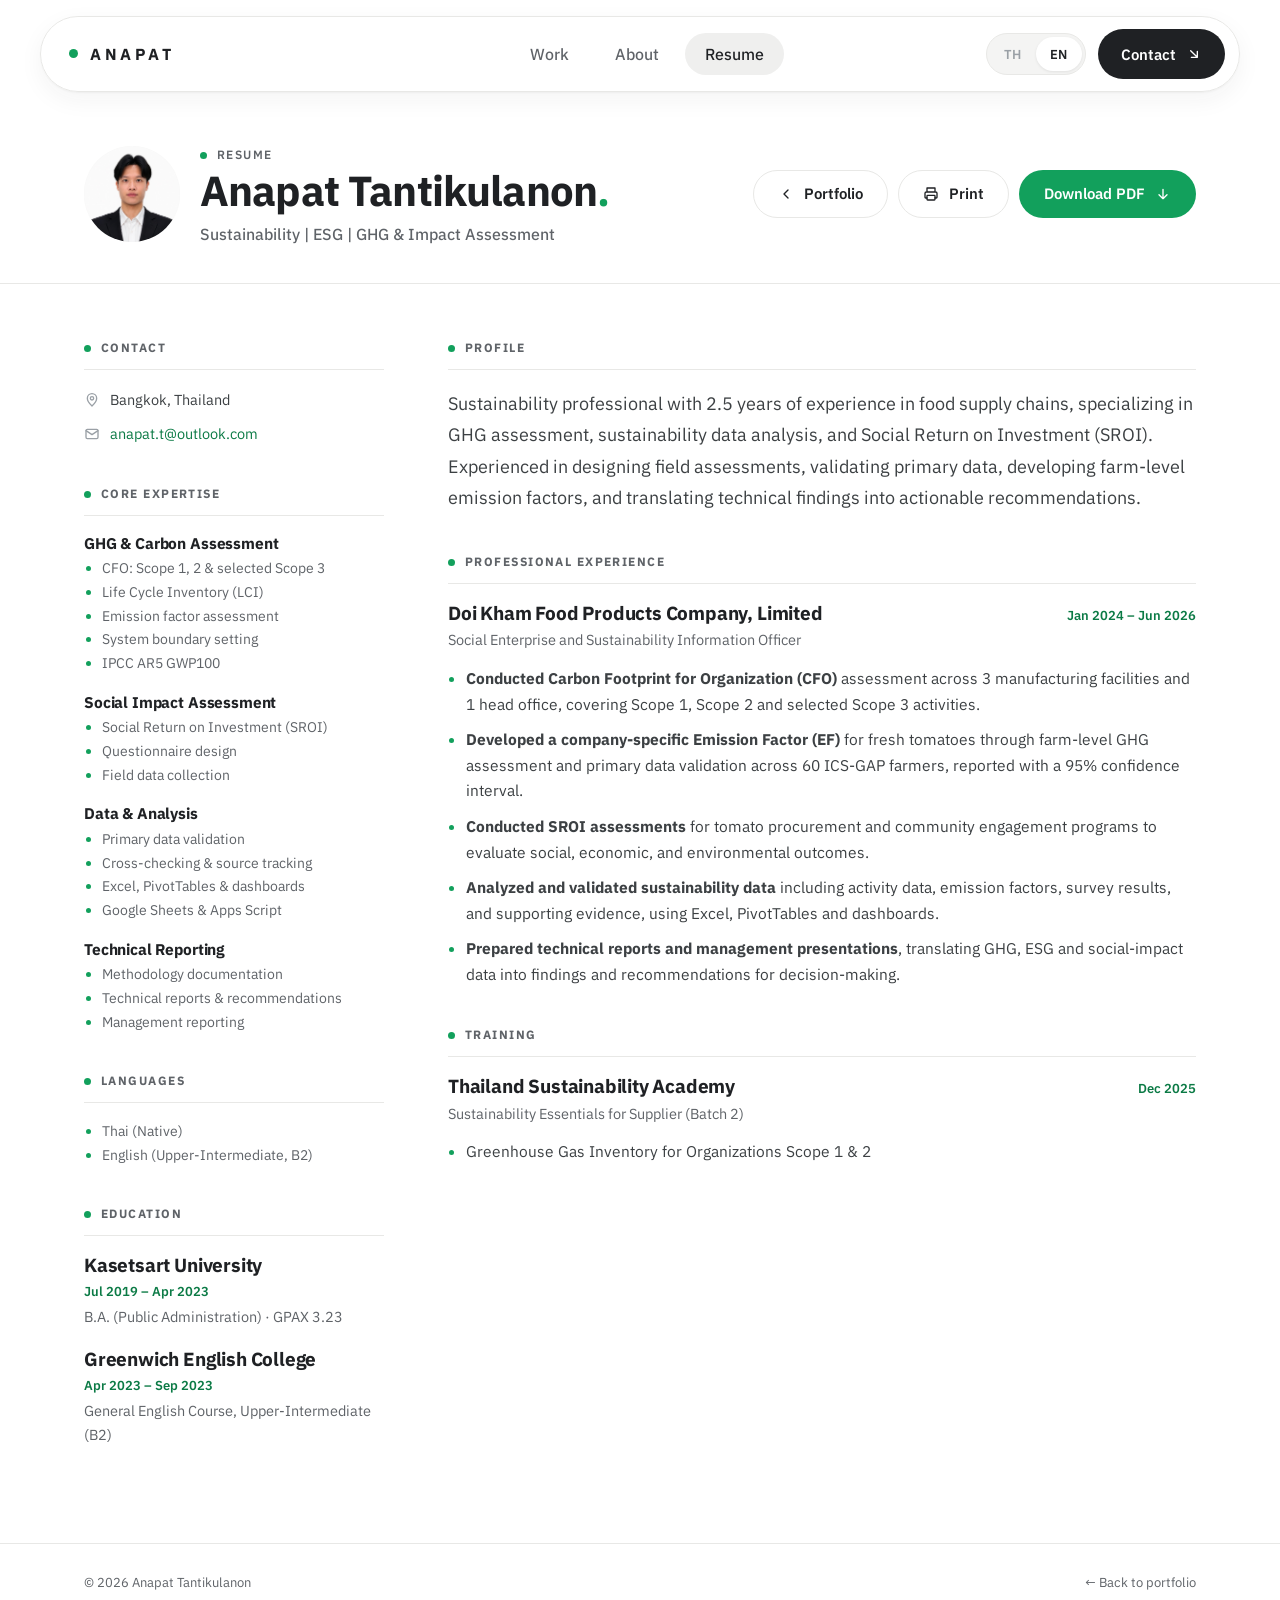
==== resume.html @ 76792db0 "Update resume page and PDF to v5 (languages, Greenwich, skill lists) Co-Authored-By: Claude Opus 5.5" ====
<!DOCTYPE html>
<html lang="th">
<head>
  <meta charset="utf-8" />
  <meta name="viewport" content="width=device-width, initial-scale=1" />
  <title>Resume · Anapat Tantikulanon</title>
  <meta name="description" content="Resume ของ Anapat Tantikulanon — Sustainability | ESG | GHG & Impact Assessment" />
  <meta name="theme-color" content="#ffffff" />
  <link rel="icon" href="assets/img/favicon.svg" type="image/svg+xml" />
  <script>
    (function () { try {
      var q = new URLSearchParams(location.search).get("lang"), s = null;
      try { s = localStorage.getItem("lang"); } catch (e) {}
      var l = (q === "th" || q === "en") ? q : (s === "th" || s === "en") ? s : ((navigator.language || "").toLowerCase().indexOf("th") === 0 ? "th" : "en");
      if (l === "en") { var h = document.documentElement; h.classList.add("i18n-wait"); h.lang = "en"; setTimeout(function () { h.classList.remove("i18n-wait"); }, 1500); }
    } catch (e) {} })();
  </script>
  <link rel="preconnect" href="https://fonts.googleapis.com" />
  <link rel="preconnect" href="https://fonts.gstatic.com" crossorigin />
  <link href="https://fonts.googleapis.com/css2?family=Anuphan:wght@400;500;600;700&display=swap" rel="stylesheet" />
  <link rel="stylesheet" href="css/style.css" />
</head>
<body data-page="resume">
  <svg width="0" height="0" style="position:absolute" aria-hidden="true">
    <defs>
      <symbol id="i-mail" viewBox="0 0 24 24" fill="none" stroke="currentColor" stroke-width="2" stroke-linecap="round" stroke-linejoin="round"><rect x="3" y="5" width="18" height="14" rx="2"/><path d="m3 7 9 6 9-6"/></symbol>
      <symbol id="i-down" viewBox="0 0 24 24" fill="none" stroke="currentColor" stroke-width="2" stroke-linecap="round" stroke-linejoin="round"><path d="M12 5v14m0 0-6-6m6 6 6-6"/></symbol>
      <symbol id="i-down-right" viewBox="0 0 24 24" fill="none" stroke="currentColor" stroke-width="2" stroke-linecap="round" stroke-linejoin="round"><path d="M7 7l10 10M17 8v9H8"/></symbol>
      <symbol id="i-pin" viewBox="0 0 24 24" fill="none" stroke="currentColor" stroke-width="2" stroke-linecap="round" stroke-linejoin="round"><path d="M12 21s7-6.2 7-11.5A7 7 0 0 0 5 9.5C5 14.8 12 21 12 21z"/><circle cx="12" cy="9.5" r="2.5"/></symbol>
      <symbol id="i-left" viewBox="0 0 24 24" fill="none" stroke="currentColor" stroke-width="2" stroke-linecap="round" stroke-linejoin="round"><path d="m15 18-6-6 6-6"/></symbol>
      <symbol id="i-print" viewBox="0 0 24 24" fill="none" stroke="currentColor" stroke-width="2" stroke-linecap="round" stroke-linejoin="round"><path d="M6 9V3h12v6M6 18H4a1 1 0 0 1-1-1v-6a2 2 0 0 1 2-2h14a2 2 0 0 1 2 2v6a1 1 0 0 1-1 1h-2"/><rect x="6" y="14" width="12" height="7" rx="1"/></symbol>
      <symbol id="i-menu" viewBox="0 0 24 24" fill="none" stroke="currentColor" stroke-width="2" stroke-linecap="round" stroke-linejoin="round"><path d="M4 7h16M4 12h16M4 17h16"/></symbol>
    </defs>
  </svg>

  <a class="visually-hidden" href="#main" data-i18n="skip">ข้ามไปเนื้อหา</a>

  <div class="nav-wrap">
    <header class="nav">
      <a class="brand" href="index.html" aria-label="Anapat"><span class="brand-dot" aria-hidden="true"></span>ANAPAT</a>
      <ul class="nav-links" id="navLinks">
        <li><a href="index.html#work">Work</a></li>
        <li><a href="index.html#about">About</a></li>
        <li><a href="resume.html" aria-current="page">Resume</a></li>
        <li class="nav-links-cta"><a href="index.html#contact" data-i18n="nav.contact">ติดต่อ</a></li>
      </ul>
      <div class="nav-right">
        <div class="lang" role="group" aria-label="Language / ภาษา">
          <button type="button" data-lang-btn="th" aria-pressed="true">TH</button>
          <button type="button" data-lang-btn="en" aria-pressed="false">EN</button>
        </div>
        <a class="btn btn-dark nav-cta" href="index.html#contact"><span data-i18n="nav.contact">ติดต่อ</span> <svg><use href="#i-down-right"/></svg></a>
        <button class="btn btn-outline btn-icon nav-toggle" aria-expanded="false" aria-controls="navLinks" aria-label="เปิดเมนู" data-i18n-aria="nav.menu">
          <svg><use href="#i-menu"/></svg>
        </button>
      </div>
    </header>
  </div>

  <main id="main">
    <section class="resume-top">
      <div class="container resume-top-inner">
        <div class="resume-id">
          <div class="resume-photo"><img src="assets/img/profile.jpg" alt="Anapat Tantikulanon" width="800" height="1000" /></div>
          <div>
            <span class="eyebrow">Resume</span>
            <h1>Anapat Tantikulanon<span class="dot-accent">.</span></h1>
            <p>Sustainability | ESG | GHG &amp; Impact Assessment</p>
          </div>
        </div>
        <div class="resume-actions">
          <a class="btn btn-outline" href="index.html"><svg><use href="#i-left"/></svg> <span data-i18n="res.back">พอร์ตโฟลิโอ</span></a>
          <button class="btn btn-outline" type="button" onclick="window.print()"><svg><use href="#i-print"/></svg> <span data-i18n="res.print">พิมพ์</span></button>
          <a class="btn btn-accent" href="assets/Anapat_Tantikulanon_Resume.pdf" download><span data-i18n="res.download">ดาวน์โหลด PDF</span> <svg><use href="#i-down"/></svg></a>
        </div>
      </div>
    </section>

    <div class="container">
      <div class="resume">
        <aside>
          <div class="r-block">
            <h2 data-i18n="res.contact">ติดต่อ</h2>
            <ul class="r-contact">
              <li><svg><use href="#i-pin"/></svg> Bangkok, Thailand</li>
              <li><svg><use href="#i-mail"/></svg> <a href="mailto:anapat.t@outlook.com">anapat.t@outlook.com</a></li>
            </ul>
          </div>

          <div class="r-block">
            <h2 data-i18n="res.expertise">ความเชี่ยวชาญหลัก</h2>
            <div class="r-skill">
              <h3>GHG &amp; Carbon Assessment</h3>
              <ul data-i18n="res.s1">
                <li>CFO: Scope 1, 2 และ Scope 3 ที่เลือก</li>
                <li>Life Cycle Inventory (LCI)</li>
                <li>การประเมิน Emission Factor</li>
                <li>การกำหนด System Boundary</li>
                <li>IPCC AR5 GWP100</li>
              </ul>
            </div>
            <div class="r-skill">
              <h3>Social Impact Assessment</h3>
              <ul data-i18n="res.s2">
                <li>ผลตอบแทนทางสังคมจากการลงทุน (SROI)</li>
                <li>ออกแบบแบบสอบถาม</li>
                <li>เก็บข้อมูลภาคสนาม</li>
              </ul>
            </div>
            <div class="r-skill">
              <h3>Data &amp; Analysis</h3>
              <ul data-i18n="res.s3">
                <li>ตรวจสอบข้อมูลปฐมภูมิ</li>
                <li>Cross-check และติดตามแหล่งที่มาของข้อมูล</li>
                <li>Excel, PivotTables และ Dashboard</li>
                <li>Google Sheets และ Apps Script</li>
              </ul>
            </div>
            <div class="r-skill">
              <h3>Technical Reporting</h3>
              <ul data-i18n="res.s4">
                <li>เอกสารระเบียบวิธี</li>
                <li>รายงานทางเทคนิคและข้อเสนอแนะ</li>
                <li>รายงานผู้บริหาร</li>
              </ul>
            </div>
          </div>

          <div class="r-block">
            <h2 data-i18n="res.languages">ภาษา</h2>
            <div class="r-skill">
              <ul data-i18n="res.langList">
                <li>ไทย (ภาษาแม่)</li>
                <li>อังกฤษ (Upper-Intermediate, B2)</li>
              </ul>
            </div>
          </div>

          <div class="r-block">
            <h2 data-i18n="res.education">การศึกษา</h2>
            <div class="r-job">
              <div class="r-job-head">
                <h3 data-i18n="res.school">มหาวิทยาลัยเกษตรศาสตร์</h3>
                <span class="r-date" data-i18n="res.eduDate">ก.ค. 2019 – เม.ย. 2023</span>
              </div>
              <p class="r-role" data-i18n="res.degree">ศิลปศาสตรบัณฑิต (รัฐประศาสนศาสตร์) · GPAX 3.23</p>
            </div>
            <div class="r-job">
              <div class="r-job-head">
                <h3>Greenwich English College</h3>
                <span class="r-date" data-i18n="res.edu2Date">เม.ย. 2023 – ก.ย. 2023</span>
              </div>
              <p class="r-role" data-i18n="res.edu2">หลักสูตร General English ระดับ Upper-Intermediate (B2)</p>
            </div>
          </div>
        </aside>

        <div class="r-main">
          <div class="r-block">
            <h2 data-i18n="res.profile">โปรไฟล์</h2>
            <p class="r-summary" data-i18n="res.summary">
              ทำงานด้านความยั่งยืนในห่วงโซ่อุปทานอาหาร 2.5 ปี เชี่ยวชาญการประเมินก๊าซเรือนกระจก การวิเคราะห์ข้อมูลความยั่งยืน
              และผลตอบแทนทางสังคมจากการลงทุน (SROI) มีประสบการณ์ออกแบบการประเมินภาคสนาม ตรวจสอบข้อมูลปฐมภูมิ
              พัฒนาค่า Emission Factor ระดับแปลง และแปลงผลการวิเคราะห์ทางเทคนิคเป็นข้อเสนอแนะที่นำไปใช้ได้จริง
            </p>
          </div>

          <div class="r-block">
            <h2 data-i18n="res.experience">ประสบการณ์ทำงาน</h2>
            <div class="r-job">
              <div class="r-job-head">
                <h3 data-i18n="res.company">บริษัท ดอยคำผลิตภัณฑ์อาหาร จำกัด</h3>
                <span class="r-date" data-i18n="res.jobDate">ม.ค. 2024 – มิ.ย. 2026</span>
              </div>
              <p class="r-role" data-i18n="res.jobRole">เจ้าหน้าที่ข้อมูลกิจการเพื่อสังคมและความยั่งยืน</p>
              <ul data-i18n="res.bullets">
                <li><strong>จัดทำคาร์บอนฟุตพริ้นท์องค์กร (CFO)</strong> ครอบคลุมโรงงานผลิต 3 แห่งและสำนักงานใหญ่ 1 แห่ง ในขอบเขต Scope 1, Scope 2 และกิจกรรม Scope 3 ที่เลือก</li>
                <li><strong>พัฒนาค่า Emission Factor (EF) เฉพาะของบริษัท</strong> สำหรับมะเขือเทศสด ด้วยการประเมินก๊าซเรือนกระจกระดับแปลงและตรวจสอบข้อมูลปฐมภูมิของเกษตรกร ICS-GAP 60 ราย รายงานพร้อมช่วงความเชื่อมั่น 95%</li>
                <li><strong>ประเมิน SROI</strong> ของการรับซื้อมะเขือเทศและกิจกรรมชุมชนสัมพันธ์ เพื่อวัดผลลัพธ์ด้านสังคม เศรษฐกิจ และสิ่งแวดล้อม</li>
                <li><strong>วิเคราะห์และตรวจสอบข้อมูลความยั่งยืน</strong> ทั้ง Activity Data, Emission Factor, ผลแบบสอบถาม และหลักฐานประกอบ ด้วย Excel, PivotTables และ Dashboard</li>
                <li><strong>จัดทำรายงานทางเทคนิคและการนำเสนอผู้บริหาร</strong> แปลงข้อมูล GHG, ESG และผลกระทบทางสังคมเป็นข้อค้นพบและข้อเสนอแนะเพื่อการตัดสินใจ</li>
              </ul>
            </div>
          </div>

          <div class="r-block">
            <h2 data-i18n="res.training">การอบรม</h2>
            <div class="r-job">
              <div class="r-job-head">
                <h3>Thailand Sustainability Academy</h3>
                <span class="r-date" data-i18n="res.trainDate">ธ.ค. 2025</span>
              </div>
              <p class="r-role" data-i18n="res.course">Sustainability Essentials for Supplier (รุ่น 2)</p>
              <ul>
                <li>Greenhouse Gas Inventory for Organizations Scope 1 &amp; 2</li>
              </ul>
            </div>
          </div>
        </div>
      </div>
    </div>
  </main>

  <footer class="footer">
    <div class="container">
      <span>© 2026 Anapat Tantikulanon</span>
      <a href="index.html" data-i18n="res.footerBack">← กลับไปหน้าพอร์ตโฟลิโอ</a>
    </div>
  </footer>

  <script src="js/lang-en.js"></script>
  <script src="js/i18n.js"></script>
  <script>
    (function () {
      var t = document.querySelector(".nav-toggle"), l = document.getElementById("navLinks");
      t.addEventListener("click", function () { var o = l.classList.toggle("open"); t.setAttribute("aria-expanded", String(o)); });
      l.addEventListener("click", function (e) { if (e.target.closest("a")) { l.classList.remove("open"); t.setAttribute("aria-expanded", "false"); } });
    })();
  </script>
</body>
</html>
---- css/style.css ----
/* ==========================================================================
   Anapat Tantikulanon — Portfolio (v2)
   Clean white editorial layout · floating pill nav · coverflow carousel ·
   section progress rail · green accent for sustainability work
   ========================================================================== */

:root {
  color-scheme: light;

  --ink: #1f2124;
  --ink-2: #3c4043;
  --muted: #5f6368;
  --faint: #9aa0a6;
  --line: #e8e8e6;
  --line-2: #f0f0ee;
  --bg: #ffffff;
  --bg-soft: #f7f7f5;
  --bg-tint: #f1f8f3;

  --accent: #12a05c;        /* sustainability green */
  --accent-ink: #0b7a45;    /* text-safe green on white */
  --accent-soft: #e3f4ea;
  --dark: #1f2124;

  /* chart series — validated default categorical slots 1–3 (light) */
  --series-1: #2a78d6;
  --series-2: #eb6834;
  --series-3: #1baf7a;

  --r-md: 12px;
  --r-lg: 20px;
  --r-xl: 28px;
  --r-full: 9999px;

  --shadow-1: 0 1px 2px rgba(32,33,36,.06), 0 4px 16px rgba(32,33,36,.06);
  --shadow-2: 0 2px 6px rgba(32,33,36,.08), 0 24px 56px rgba(32,33,36,.14);

  --font: "Anuphan", "Noto Sans Thai", -apple-system, system-ui, "Segoe UI", sans-serif;
  --ease: cubic-bezier(.22, .8, .22, 1);
  --max: 1160px;
}

*, *::before, *::after { box-sizing: border-box; }
html { scroll-behavior: smooth; -webkit-text-size-adjust: 100%; }
@media (prefers-reduced-motion: reduce) { html { scroll-behavior: auto; } }

body {
  margin: 0; background: var(--bg); color: var(--ink);
  font-family: var(--font); font-size: 16px; line-height: 1.65;
  -webkit-font-smoothing: antialiased; overflow-x: hidden;
}
img { max-width: 100%; display: block; }
a { color: inherit; text-decoration: none; }
:focus-visible { outline: 2px solid var(--accent); outline-offset: 3px; border-radius: 6px; }
h1, h2, h3, h4 { margin: 0; font-weight: 700; line-height: 1.2; letter-spacing: -0.01em; }
p { margin: 0; }
.dot-accent { color: var(--accent); }

.container { width: 100%; max-width: var(--max); margin: 0 auto; padding: 0 24px; }
@media (max-width: 600px) { .container { padding: 0 16px; } }
.visually-hidden { position: absolute !important; width: 1px; height: 1px; overflow: hidden; clip: rect(0 0 0 0); white-space: nowrap; }

/* ---------- Buttons ---------- */
.btn {
  display: inline-flex; align-items: center; justify-content: center; gap: 10px;
  height: 48px; padding: 0 24px; border-radius: var(--r-full);
  font: 600 15px/1 var(--font); cursor: pointer; border: 1.5px solid transparent;
  transition: background-color .2s ease, border-color .2s ease, color .2s ease, transform .2s var(--ease);
  white-space: nowrap;
}
.btn svg { width: 16px; height: 16px; flex: none; }
.btn:hover { transform: translateY(-1px); }
.btn-dark { background: var(--dark); color: #fff; }
.btn-dark:hover { background: #000; }
.btn-accent { background: var(--accent); color: #fff; }
.btn-accent:hover { background: var(--accent-ink); }
.btn-outline { background: #fff; color: var(--ink); border-color: var(--line); }
.btn-outline:hover { border-color: var(--ink); }
.btn-lg { height: 60px; padding: 0 36px; font-size: 16px; min-width: 240px; justify-content: space-between; }
.btn-icon { width: 44px; height: 44px; padding: 0; }
.btn-sm { height: 36px; padding: 0 14px; font-size: 13px; }

.eyebrow {
  display: inline-flex; align-items: center; gap: 10px;
  font: 600 12px/1.4 var(--font); letter-spacing: .12em; text-transform: uppercase; color: var(--muted);
}
.eyebrow::before { content: ""; width: 7px; height: 7px; border-radius: 50%; background: var(--accent); }
.kicker { font: 600 12px/1.4 var(--font); letter-spacing: .08em; text-transform: uppercase; color: var(--muted); }
.chip {
  display: inline-flex; align-items: center; gap: 6px; height: 26px; padding: 0 12px; border-radius: var(--r-full);
  font: 500 12px/1 var(--font); background: var(--bg-soft); color: var(--ink-2); white-space: nowrap;
}
.chip-sample { background: #fff6d6; color: #6b5400; }
.link-arrow { display: inline-flex; align-items: center; gap: 6px; color: var(--accent-ink); font-weight: 600; font-size: 14px; }
.link-arrow svg { width: 14px; height: 14px; transition: transform .2s var(--ease); }
.link-arrow:hover svg { transform: translate(2px, -2px); }

/* ---------- Floating pill nav ---------- */
.nav-wrap { position: sticky; top: 0; z-index: 60; padding: 16px 24px 0; pointer-events: none; }
html.i18n-wait body { visibility: hidden; }

.nav {
  pointer-events: auto; max-width: 1200px; margin: 0 auto; position: relative;
  display: grid; grid-template-columns: 1fr auto 1fr; align-items: center; gap: 16px;
  height: 76px; padding: 0 14px 0 28px; border-radius: var(--r-full);
  background: rgba(255,255,255,.9); backdrop-filter: saturate(180%) blur(14px); -webkit-backdrop-filter: saturate(180%) blur(14px);
  border: 1px solid var(--line); box-shadow: 0 1px 2px rgba(32,33,36,.04), 0 8px 24px rgba(32,33,36,.05);
}
.brand { justify-self: start; display: inline-flex; align-items: center; gap: 12px; font-weight: 700; font-size: 16px; letter-spacing: .22em; color: var(--ink); }
.brand-dot { width: 9px; height: 9px; border-radius: 50%; background: var(--accent); flex: none; }
.nav-links { display: flex; align-items: center; gap: 6px; list-style: none; margin: 0; padding: 0; }
.nav-links a {
  display: inline-flex; align-items: center; height: 42px; padding: 0 20px; border-radius: var(--r-full);
  color: var(--muted); font-size: 16px; font-weight: 500; transition: background-color .2s ease, color .2s ease;
}
.nav-links a:hover { color: var(--ink); }
.nav-links a[aria-current="true"], .nav-links a[aria-current="page"] { background: #efefee; color: var(--ink); }
.nav-links .nav-links-cta { display: none; }
.nav-right { justify-self: end; display: flex; align-items: center; gap: 12px; }
.lang {
  display: inline-flex; padding: 3px; border-radius: var(--r-full); background: #f4f4f3; border: 1px solid var(--line);
}
.lang button {
  height: 34px; min-width: 46px; padding: 0 12px; border: 0; border-radius: var(--r-full); background: transparent;
  color: var(--faint); font: 600 13px/1 var(--font); letter-spacing: .04em; cursor: pointer; transition: background-color .2s ease, color .2s ease;
}
.lang button[aria-pressed="true"] { background: #fff; color: var(--ink); box-shadow: 0 1px 3px rgba(0,0,0,.08); }
.nav-cta { height: 50px; padding: 0 22px; }
.nav-toggle { display: none; }

@media (max-width: 980px) {
  .nav-links a { padding: 0 14px; font-size: 15px; }
  .nav { padding-left: 20px; }
}
@media (max-width: 860px) {
  .nav-wrap { padding: 10px 12px 0; }
  .nav { display: flex; justify-content: space-between; height: 62px; padding: 0 8px 0 18px; }
  .brand { font-size: 15px; letter-spacing: .18em; }
  .nav-toggle { display: inline-flex; }
  .nav-cta { display: none; }
  .nav-right { gap: 8px; }
  .lang button { height: 30px; min-width: 40px; padding: 0 8px; }
  .nav-links {
    position: absolute; left: 0; right: 0; top: 70px; flex-direction: column; align-items: stretch; gap: 2px;
    background: #fff; border: 1px solid var(--line); border-radius: var(--r-lg); padding: 8px; box-shadow: var(--shadow-2);
    display: none;
  }
  .nav-links.open { display: flex; }
  .nav-links a { height: auto; padding: 14px 16px; border-radius: var(--r-md); }
  .nav-links .nav-links-cta { display: block; }
  .nav-links .nav-links-cta a { background: var(--dark); color: #fff; justify-content: center; margin-top: 6px; }
}

/* ---------- Open-to-work status ---------- */
.status {
  display: inline-flex; align-items: center; gap: 10px; height: 36px; padding: 0 16px 0 12px; border-radius: var(--r-full);
  background: var(--accent-soft); color: var(--accent-ink); font-size: 14px; font-weight: 600; border: 1px solid #cdebd9;
}
.status-dot { position: relative; width: 8px; height: 8px; border-radius: 50%; background: var(--accent); }
.status-dot::after {
  content: ""; position: absolute; inset: -4px; border-radius: 50%; border: 2px solid var(--accent); opacity: 0;
  animation: ping 2s var(--ease) infinite;
}
@keyframes ping { 0% { transform: scale(.6); opacity: .8; } 100% { transform: scale(1.6); opacity: 0; } }
@media (prefers-reduced-motion: reduce) { .status-dot::after { animation: none; } }

/* ---------- Education / training ---------- */
.creds { display: grid; grid-template-columns: 1fr 1fr; gap: 16px; margin-top: 16px; }
.cred { border: 1px solid var(--line); border-radius: var(--r-lg); padding: 24px 26px; background: #fff; display: grid; gap: 6px; }
.cred h3 { font-size: 19px; }
.cred p { color: var(--muted); font-size: 14px; }
@media (max-width: 700px) { .creds { grid-template-columns: 1fr; } }

/* ---------- Section progress rail ---------- */
.rail {
  position: fixed; right: 22px; top: 50%; transform: translateY(-50%); z-index: 40;
  display: flex; flex-direction: column; align-items: center; gap: 14px;
  font: 600 11px/1 var(--font); color: var(--faint); font-variant-numeric: tabular-nums;
}
.rail-count { display: flex; flex-direction: column; align-items: center; gap: 6px; margin-bottom: 6px; }
.rail-count .now { color: var(--ink); }
.rail-count i { width: 1px; height: 22px; background: var(--line); }
.rail a { display: block; width: 6px; height: 6px; border-radius: var(--r-full); background: #d5d7da; transition: height .3s var(--ease), background-color .3s ease; }
.rail a[aria-current="true"] { height: 28px; background: var(--accent); }
@media (max-width: 1240px) { .rail { right: 10px; } }
@media (max-width: 900px) { .rail { display: none; } }

/* ---------- Intro / hero ---------- */
.intro { padding: 72px 0 40px; text-align: center; overflow: hidden; }
.intro .results { margin-top: 72px; text-align: left; }
.intro .lead { max-width: 860px; color: var(--ink-2); text-wrap: balance; }
.nb { white-space: nowrap; }
.lead-sub {
  margin: 18px auto 0; display: flex; flex-wrap: wrap; justify-content: center; gap: 8px 10px;
  font-size: 14px; color: var(--muted);
}
.lead-sub span { display: inline-flex; align-items: center; gap: 10px; white-space: nowrap; }
.lead-sub span + span::before { content: ""; width: 4px; height: 4px; border-radius: 50%; background: var(--accent); }
@media (max-width: 480px) { .lead-sub { flex-direction: column; align-items: center; } .lead-sub span::before { display: none; } }
.tools { overflow: hidden; }
.tools .flow { margin-top: 0; }
.intro h1 { font-size: clamp(38px, 6.4vw, 72px); letter-spacing: -0.02em; line-height: 1.12; margin-top: 18px; }
.intro .lead { margin: 20px auto 0; max-width: 860px; font-size: clamp(16px, 2vw, 19px); color: var(--muted); line-height: 1.7; }

/* coverflow */
.flow { position: relative; margin-top: 48px; user-select: none; -webkit-user-select: none; }
.flow-stage {
  --w: min(620px, 76vw);
  position: relative; height: calc(var(--w) * 0.625 + 150px);
  perspective: 1600px; touch-action: pan-y; cursor: grab; outline: none;
}
.flow-stage.dragging { cursor: grabbing; }
.flow-card {
  position: absolute; left: 50%; top: 0; width: var(--w); margin-left: calc(var(--w) / -2);
  background: #fff; border: 1px solid var(--line); border-radius: var(--r-xl); padding: 10px 10px 0;
  box-shadow: var(--shadow-1); text-align: left; cursor: pointer; font: inherit; color: inherit;
  transition: transform .7s var(--ease), opacity .5s ease, box-shadow .3s ease;
  transform-origin: 50% 50%; will-change: transform;
}
.flow-card.is-center { box-shadow: var(--shadow-2); }
.flow-media { position: relative; aspect-ratio: 16 / 10; border-radius: calc(var(--r-xl) - 8px); overflow: hidden; background: var(--bg-soft); }
.flow-media img, .flow-media svg { width: 100%; height: 100%; object-fit: cover; display: block; }
.flow-media .chip { position: absolute; top: 14px; left: 14px; }
.flow-open {
  position: absolute; right: 14px; bottom: 14px; display: inline-flex; align-items: center; gap: 8px;
  height: 40px; padding: 0 16px; border-radius: var(--r-full); background: rgba(31,33,36,.82); color: #fff;
  font-size: 14px; font-weight: 600; backdrop-filter: blur(6px); opacity: 0; transition: opacity .3s ease;
}
.flow-open svg { width: 14px; height: 14px; }
.flow-card.is-center .flow-open { opacity: 1; }
.flow-body { padding: 18px 14px 22px; }
.flow-body h3 { font-size: clamp(18px, 2.4vw, 24px); margin-top: 6px; }
.flow-controls { display: flex; align-items: center; justify-content: center; gap: 16px; margin-top: 4px; flex-wrap: wrap; }
.flow-dots { display: flex; gap: 8px; align-items: center; }
.flow-dots button { width: 8px; height: 8px; border: 0; padding: 0; border-radius: var(--r-full); background: #d5d7da; cursor: pointer; transition: width .3s var(--ease), background-color .3s ease; }
.flow-dots button[aria-current="true"] { width: 26px; background: var(--accent); }
.flow-sep { width: 1px; height: 18px; background: var(--line); }
.flow-caption { font-size: 13px; color: var(--muted); min-width: 140px; }
.flow-play { border: 0; background: none; color: var(--muted); font: 500 13px var(--font); cursor: pointer; display: inline-flex; gap: 6px; align-items: center; }
.flow-play svg { width: 12px; height: 12px; }

.intro-actions { display: flex; justify-content: center; gap: 16px; margin-top: 40px; flex-wrap: wrap; }
.intro-note { margin-top: 20px; font-size: 13px; color: var(--muted); }

@media (max-width: 700px) {
  .intro { padding: 36px 0 48px; }
  .flow-stage { --w: 84vw; height: calc(var(--w) * 0.625 + 140px); }
  .btn-lg { min-width: 0; width: 100%; }
  .intro-actions { flex-direction: column; padding: 0 8px; }
}

/* ---------- Generic section ---------- */
.section { padding: 112px 0; overflow-x: clip; }
.section-soft { background: var(--bg-soft); }
.split-head { display: grid; grid-template-columns: 1.1fr 1fr; gap: 48px; align-items: end; margin-bottom: 56px; }
.split-head h2 { font-size: clamp(30px, 4.4vw, 48px); line-height: 1.2; }
.split-head h2 .soft { color: var(--faint); display: block; }
.split-head p { color: var(--muted); font-size: 17px; max-width: 460px; }
@media (max-width: 860px) {
  .section { padding: 72px 0; }
  .split-head { grid-template-columns: 1fr; gap: 16px; margin-bottom: 36px; }
}

/* ---------- Results (big numbers) ---------- */
.results { display: grid; grid-template-columns: repeat(3, 1fr); border-top: 1px solid var(--line); }
.result { padding: 36px 32px 8px 0; display: flex; flex-direction: column; gap: 10px; }
.result + .result { padding-left: 32px; border-left: 1px solid var(--line); }
.result-num { white-space: nowrap; font-size: clamp(40px, 4.6vw, 64px); font-weight: 700; letter-spacing: -0.03em; line-height: 1; font-variant-numeric: tabular-nums; }
.result-num small { font-size: .38em; font-weight: 600; letter-spacing: 0; margin-left: 6px; color: var(--muted); }
.result h3 { font-size: 20px; }
.result p { color: var(--muted); font-size: 14px; }
.result .link-arrow { margin-top: 6px; }
@media (max-width: 860px) {
  .results { grid-template-columns: 1fr; }
  .result, .result + .result { padding: 28px 0; border-left: 0; border-bottom: 1px solid var(--line); }
}

/* ---------- Case studies ---------- */
.case-note {
  display: flex; gap: 12px; align-items: flex-start; padding: 14px 18px; border-radius: var(--r-md);
  background: #fff6d6; color: #5b4800; font-size: 14px; margin-bottom: 28px;
}
.case-note svg { width: 18px; height: 18px; flex: none; margin-top: 3px; }
.case-tabs { display: flex; flex-wrap: wrap; gap: 10px; margin-bottom: 28px; }
.case-tabs button {
  display: inline-flex; align-items: center; gap: 10px; height: 48px; padding: 0 20px; border-radius: var(--r-full);
  background: #fff; border: 1.5px solid var(--line); color: var(--ink-2); font: 600 15px var(--font); cursor: pointer;
  transition: border-color .2s ease, background-color .2s ease;
}
.case-tabs button span { color: var(--accent-ink); font-variant-numeric: tabular-nums; }
.case-tabs button svg { width: 14px; height: 14px; color: var(--faint); }
.case-tabs button:hover { border-color: var(--ink); }
.case-tabs button[aria-selected="true"] { border-color: var(--ink); background: var(--ink); color: #fff; }
.case-tabs button[aria-selected="true"] span, .case-tabs button[aria-selected="true"] svg { color: #8fe0b4; }

.case { display: none; }
.case.active { display: block; animation: rise .45s var(--ease); }
@keyframes rise { from { opacity: 0; transform: translateY(10px); } to { opacity: 1; transform: none; } }
@media (prefers-reduced-motion: reduce) { .case.active { animation: none; } .flow-card { transition: none; } }

.case-card { background: #fff; border: 1px solid var(--line); border-radius: var(--r-xl); padding: 28px; display: grid; grid-template-columns: 1.15fr 1fr; gap: 40px; }
.case-visual { display: flex; flex-direction: column; gap: 14px; min-width: 0; }
.viz-frame { background: var(--bg-soft); border-radius: var(--r-lg); padding: 20px 20px 12px; }
.viz-title { font-size: 15px; font-weight: 700; }
.viz-sub { font-size: 12.5px; color: var(--muted); }
.chart-box { position: relative; height: 300px; margin-top: 12px; }
.legend { display: flex; flex-wrap: wrap; gap: 14px; font-size: 13px; color: var(--ink-2); margin-top: 10px; }
.legend span { display: inline-flex; align-items: center; gap: 6px; }
.legend i { width: 10px; height: 10px; border-radius: 3px; }
.viz-caption { font-size: 12.5px; color: var(--faint); }

.case-info { display: flex; flex-direction: column; gap: 14px; min-width: 0; }
.case-info .kicker span { color: var(--accent-ink); }
.case-info h3 { font-size: clamp(28px, 3.4vw, 40px); letter-spacing: -0.02em; }
.case-info .by { color: var(--muted); font-size: 14px; }
.case-info hr { border: 0; border-top: 1px solid var(--line); margin: 6px 0; width: 100%; }
.big-label { font-size: 13px; color: var(--muted); }
.big-num { font-size: clamp(52px, 7vw, 84px); font-weight: 700; letter-spacing: -0.035em; line-height: 1; font-variant-numeric: tabular-nums; }
.big-num small { font-size: .26em; font-weight: 600; letter-spacing: 0; color: var(--muted); margin-left: 8px; }
.big-sub { color: var(--accent-ink); font-weight: 700; font-size: 15px; }
.big-foot { font-size: 13px; color: var(--muted); }
.case-desc { font-size: 17px; color: var(--ink-2); line-height: 1.7; }
.mini-kpis { display: grid; grid-template-columns: repeat(3, 1fr); gap: 10px; }
.mini-kpi { background: var(--bg-soft); border-radius: var(--r-md); padding: 12px 14px; }
.mini-kpi b { display: block; font-size: 20px; letter-spacing: -0.01em; font-variant-numeric: tabular-nums; }
.mini-kpi span { font-size: 12px; color: var(--muted); line-height: 1.4; display: block; }

details.acc { border-top: 1px solid var(--line); }
details.acc:last-of-type { border-bottom: 1px solid var(--line); }
details.acc summary {
  list-style: none; cursor: pointer; display: flex; justify-content: space-between; align-items: center;
  padding: 14px 0; font-weight: 600; font-size: 15px;
}
details.acc summary::-webkit-details-marker { display: none; }
details.acc summary::after { content: "+"; font-size: 22px; font-weight: 400; color: var(--muted); transition: transform .2s ease; }
details.acc[open] summary::after { transform: rotate(45deg); }
details.acc ul { margin: 0 0 16px; padding-left: 18px; color: var(--ink-2); font-size: 14.5px; display: grid; gap: 6px; }
details.acc .table-scroll { overflow-x: auto; margin-bottom: 16px; }

.callout { background: var(--bg-tint); border: 1px solid #cfead9; border-radius: var(--r-md); padding: 16px 18px; }
.callout b { color: var(--accent-ink); display: block; margin-bottom: 4px; font-size: 14px; }
.callout p { font-size: 14.5px; color: var(--ink-2); }

.data-table { width: 100%; border-collapse: collapse; font-size: 13.5px; font-variant-numeric: tabular-nums; }
.data-table th, .data-table td { text-align: right; padding: 8px 10px; border-bottom: 1px solid var(--line-2); white-space: nowrap; }
.data-table th:first-child, .data-table td:first-child { text-align: left; }
.data-table thead th { color: var(--muted); font-weight: 600; font-size: 12.5px; }

@media (max-width: 960px) {
  .case-card { grid-template-columns: 1fr; padding: 18px; gap: 28px; }
  .case-info { order: -1; }
  .chart-box { height: 260px; }
}
@media (max-width: 480px) { .mini-kpis { grid-template-columns: 1fr 1fr; } }

/* ---------- Skills ---------- */
.skills { display: grid; grid-template-columns: repeat(4, 1fr); gap: 16px; }
.skill { border: 1px solid var(--line); border-radius: var(--r-lg); padding: 26px; display: flex; flex-direction: column; gap: 12px; background: #fff; transition: border-color .2s ease, transform .2s var(--ease); }
.skill:hover { border-color: var(--ink); transform: translateY(-2px); }
.skill-no { font: 700 13px/1 var(--font); color: var(--accent-ink); font-variant-numeric: tabular-nums; }
.skill h3 { font-size: 19px; }
.skill p { font-size: 14px; color: var(--muted); }
@media (max-width: 960px) { .skills { grid-template-columns: repeat(2, 1fr); } }
@media (max-width: 520px) { .skills { grid-template-columns: 1fr; } }

/* ---------- Start / contact ---------- */
.start { text-align: center; padding: 120px 0 96px; }
.start h2 { font-size: clamp(36px, 5.6vw, 64px); letter-spacing: -0.02em; }
.start p { color: var(--muted); font-size: 18px; margin: 18px auto 0; max-width: 560px; }
.start .intro-actions { margin-top: 36px; }

.footer { border-top: 1px solid var(--line); padding: 28px 0 40px; color: var(--muted); font-size: 13px; }
.footer .container { display: flex; flex-wrap: wrap; justify-content: space-between; gap: 8px 24px; }

/* ---------- Modal ---------- */
dialog.modal {
  width: min(760px, calc(100% - 32px)); max-height: calc(100% - 48px); padding: 0;
  border: 0; border-radius: var(--r-xl); box-shadow: var(--shadow-2); color: var(--ink); background: #fff;
}
dialog.modal::backdrop { background: rgba(31,33,36,.55); backdrop-filter: blur(3px); }
.modal-media { aspect-ratio: 16 / 9; max-height: 42vh; width: 100%; overflow: hidden; background: var(--bg-soft); }
.modal-media img, .modal-media svg { width: 100%; height: 100%; object-fit: cover; }
.modal-body { padding: 26px 28px 8px; display: grid; gap: 14px; }
.modal-body h3 { font-size: 28px; }
.modal-body p { color: var(--ink-2); }
.modal-body ul { margin: 0; padding-left: 20px; color: var(--ink-2); display: grid; gap: 4px; }
.modal-tags { display: flex; flex-wrap: wrap; gap: 6px; }
.modal-actions { display: flex; flex-wrap: wrap; gap: 10px; justify-content: flex-end; padding: 16px 28px 26px; }
.modal-close { position: absolute; top: 14px; right: 14px; background: rgba(255,255,255,.92); }

/* ---------- Resume page ---------- */
.resume-top { padding: 48px 0 36px; border-bottom: 1px solid var(--line); }
.resume-top-inner { display: flex; flex-wrap: wrap; gap: 24px; align-items: center; justify-content: space-between; }
.resume-id { display: flex; gap: 20px; align-items: center; }
.resume-photo { width: 96px; height: 96px; border-radius: 50%; overflow: hidden; background: var(--bg-soft); flex: none; }
.resume-photo img { width: 100%; height: 100%; object-fit: cover; object-position: 50% 15%; }
.resume-id h1 { font-size: clamp(28px, 4vw, 42px); letter-spacing: -0.02em; }
.resume-id p { color: var(--muted); margin-top: 4px; font-weight: 500; }
.resume-actions { display: flex; flex-wrap: wrap; gap: 10px; }

.resume { display: grid; grid-template-columns: 300px 1fr; gap: 64px; padding: 56px 0 96px; }
.resume aside, .r-main { display: grid; gap: 40px; align-content: start; }
.r-block h2 { font: 700 12px/1.4 var(--font); letter-spacing: .12em; text-transform: uppercase; color: var(--muted); padding-bottom: 12px; border-bottom: 1px solid var(--line); margin-bottom: 18px; display: flex; gap: 10px; align-items: center; }
.r-block h2::before { content: ""; width: 7px; height: 7px; border-radius: 50%; background: var(--accent); }
.r-contact { list-style: none; margin: 0; padding: 0; display: grid; gap: 10px; font-size: 14.5px; }
.r-contact li { display: flex; gap: 10px; align-items: center; color: var(--ink-2); }
.r-contact a { color: var(--accent-ink); }
.r-contact svg { width: 16px; height: 16px; color: var(--faint); flex: none; }
.r-skill + .r-skill { margin-top: 18px; }
.r-skill h3 { font-size: 15.5px; }
.r-skill p { font-size: 14px; color: var(--muted); margin-top: 4px; line-height: 1.6; }
.r-skill ul { margin: 6px 0 0; padding-left: 18px; display: grid; gap: 2px; font-size: 14px; color: var(--muted); line-height: 1.55; }
.r-skill li::marker { color: var(--accent); }
.r-job + .r-job { margin-top: 20px; }
.r-summary { font-size: 18px; line-height: 1.75; color: var(--ink-2); }
.r-job-head { display: flex; flex-wrap: wrap; justify-content: space-between; gap: 4px 16px; align-items: baseline; }
.r-job-head h3 { font-size: 19px; }
.r-date { font-size: 13px; color: var(--accent-ink); font-weight: 600; white-space: nowrap; font-variant-numeric: tabular-nums; }
.r-role { color: var(--muted); font-size: 14.5px; margin-top: 2px; }
.r-job ul { margin: 14px 0 0; padding-left: 18px; display: grid; gap: 10px; color: var(--ink-2); font-size: 15.5px; }
.r-job li::marker { color: var(--accent); }
.pdf-frame { width: 100%; height: 80vh; min-height: 560px; border: 1px solid var(--line); border-radius: var(--r-lg); background: var(--bg-soft); }
@media (max-width: 860px) {
  .resume { grid-template-columns: 1fr; gap: 40px; padding: 40px 0 64px; }
  .r-main { order: -1; }
  .pdf-wrap { display: none; }
}
@media print {
  .nav-wrap, .resume-actions, .footer, .pdf-wrap, .rail { display: none !important; }
  .resume-top { padding: 0 0 16px; }
  .resume { padding: 24px 0 0; gap: 32px; }
}

@media (max-width: 700px) { .br-desk { display: none; } }
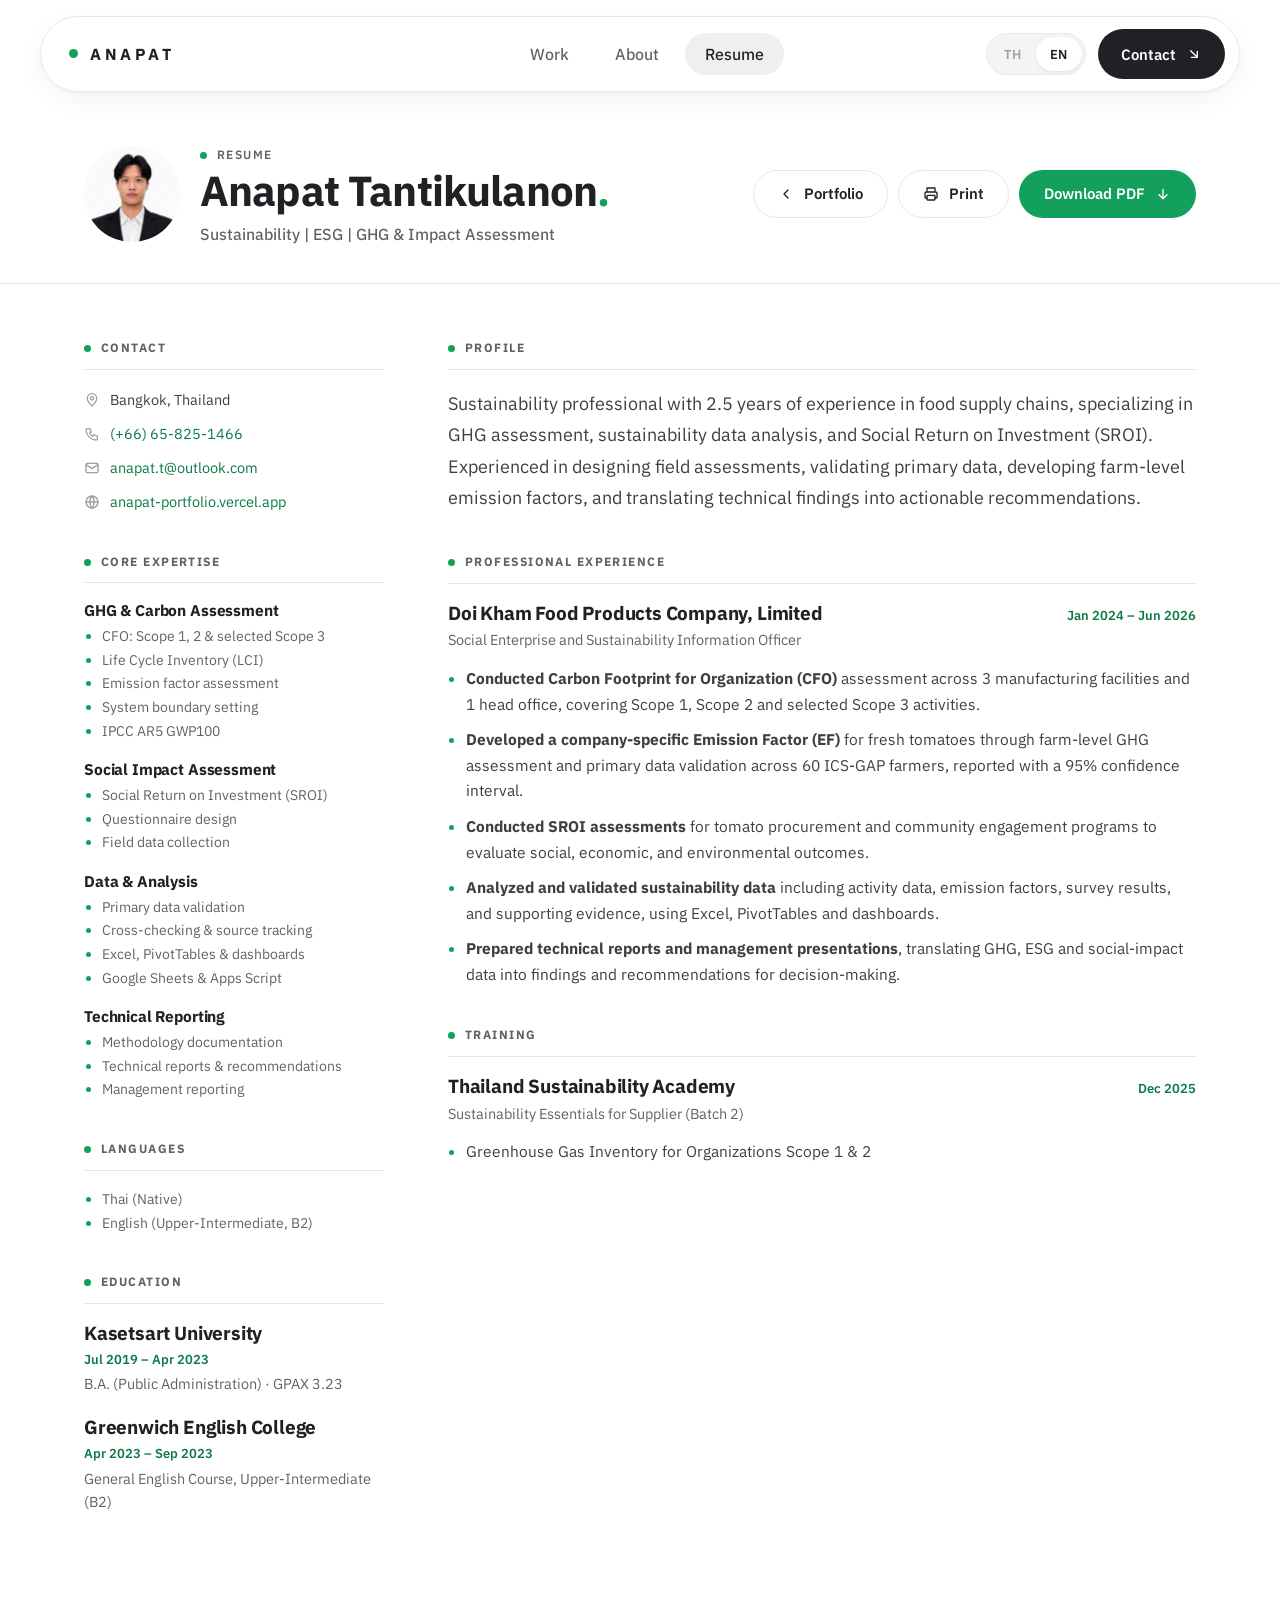
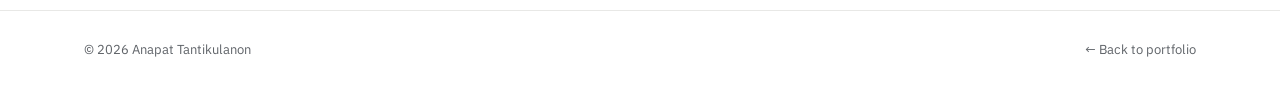
==== commit 75f57bc1: "Add phone number and portfolio link to contact details Co-Authored-By: Claude Opus 5.5 <noreply@anth" ====
--- a/resume.html
+++ b/resume.html
@@ -24,6 +24,8 @@
   <svg width="0" height="0" style="position:absolute" aria-hidden="true">
     <defs>
       <symbol id="i-mail" viewBox="0 0 24 24" fill="none" stroke="currentColor" stroke-width="2" stroke-linecap="round" stroke-linejoin="round"><rect x="3" y="5" width="18" height="14" rx="2"/><path d="m3 7 9 6 9-6"/></symbol>
+      <symbol id="i-phone" viewBox="0 0 24 24" fill="none" stroke="currentColor" stroke-width="2" stroke-linecap="round" stroke-linejoin="round"><path d="M5 4h4l2 5-2.5 1.5a11 11 0 0 0 5 5L15 13l5 2v4a2 2 0 0 1-2 2A16 16 0 0 1 3 6a2 2 0 0 1 2-2"/></symbol>
+      <symbol id="i-globe" viewBox="0 0 24 24" fill="none" stroke="currentColor" stroke-width="2" stroke-linecap="round" stroke-linejoin="round"><circle cx="12" cy="12" r="9"/><path d="M3 12h18M12 3a14 14 0 0 1 0 18M12 3a14 14 0 0 0 0 18"/></symbol>
       <symbol id="i-down" viewBox="0 0 24 24" fill="none" stroke="currentColor" stroke-width="2" stroke-linecap="round" stroke-linejoin="round"><path d="M12 5v14m0 0-6-6m6 6 6-6"/></symbol>
       <symbol id="i-down-right" viewBox="0 0 24 24" fill="none" stroke="currentColor" stroke-width="2" stroke-linecap="round" stroke-linejoin="round"><path d="M7 7l10 10M17 8v9H8"/></symbol>
       <symbol id="i-pin" viewBox="0 0 24 24" fill="none" stroke="currentColor" stroke-width="2" stroke-linecap="round" stroke-linejoin="round"><path d="M12 21s7-6.2 7-11.5A7 7 0 0 0 5 9.5C5 14.8 12 21 12 21z"/><circle cx="12" cy="9.5" r="2.5"/></symbol>
@@ -83,7 +85,9 @@
             <h2 data-i18n="res.contact">ติดต่อ</h2>
             <ul class="r-contact">
               <li><svg><use href="#i-pin"/></svg> Bangkok, Thailand</li>
+              <li><svg><use href="#i-phone"/></svg> <a href="tel:+66658251466">(+66) 65-825-1466</a></li>
               <li><svg><use href="#i-mail"/></svg> <a href="mailto:anapat.t@outlook.com">anapat.t@outlook.com</a></li>
+              <li><svg><use href="#i-globe"/></svg> <a href="index.html#work">anapat-portfolio.vercel.app</a></li>
             </ul>
           </div>
 
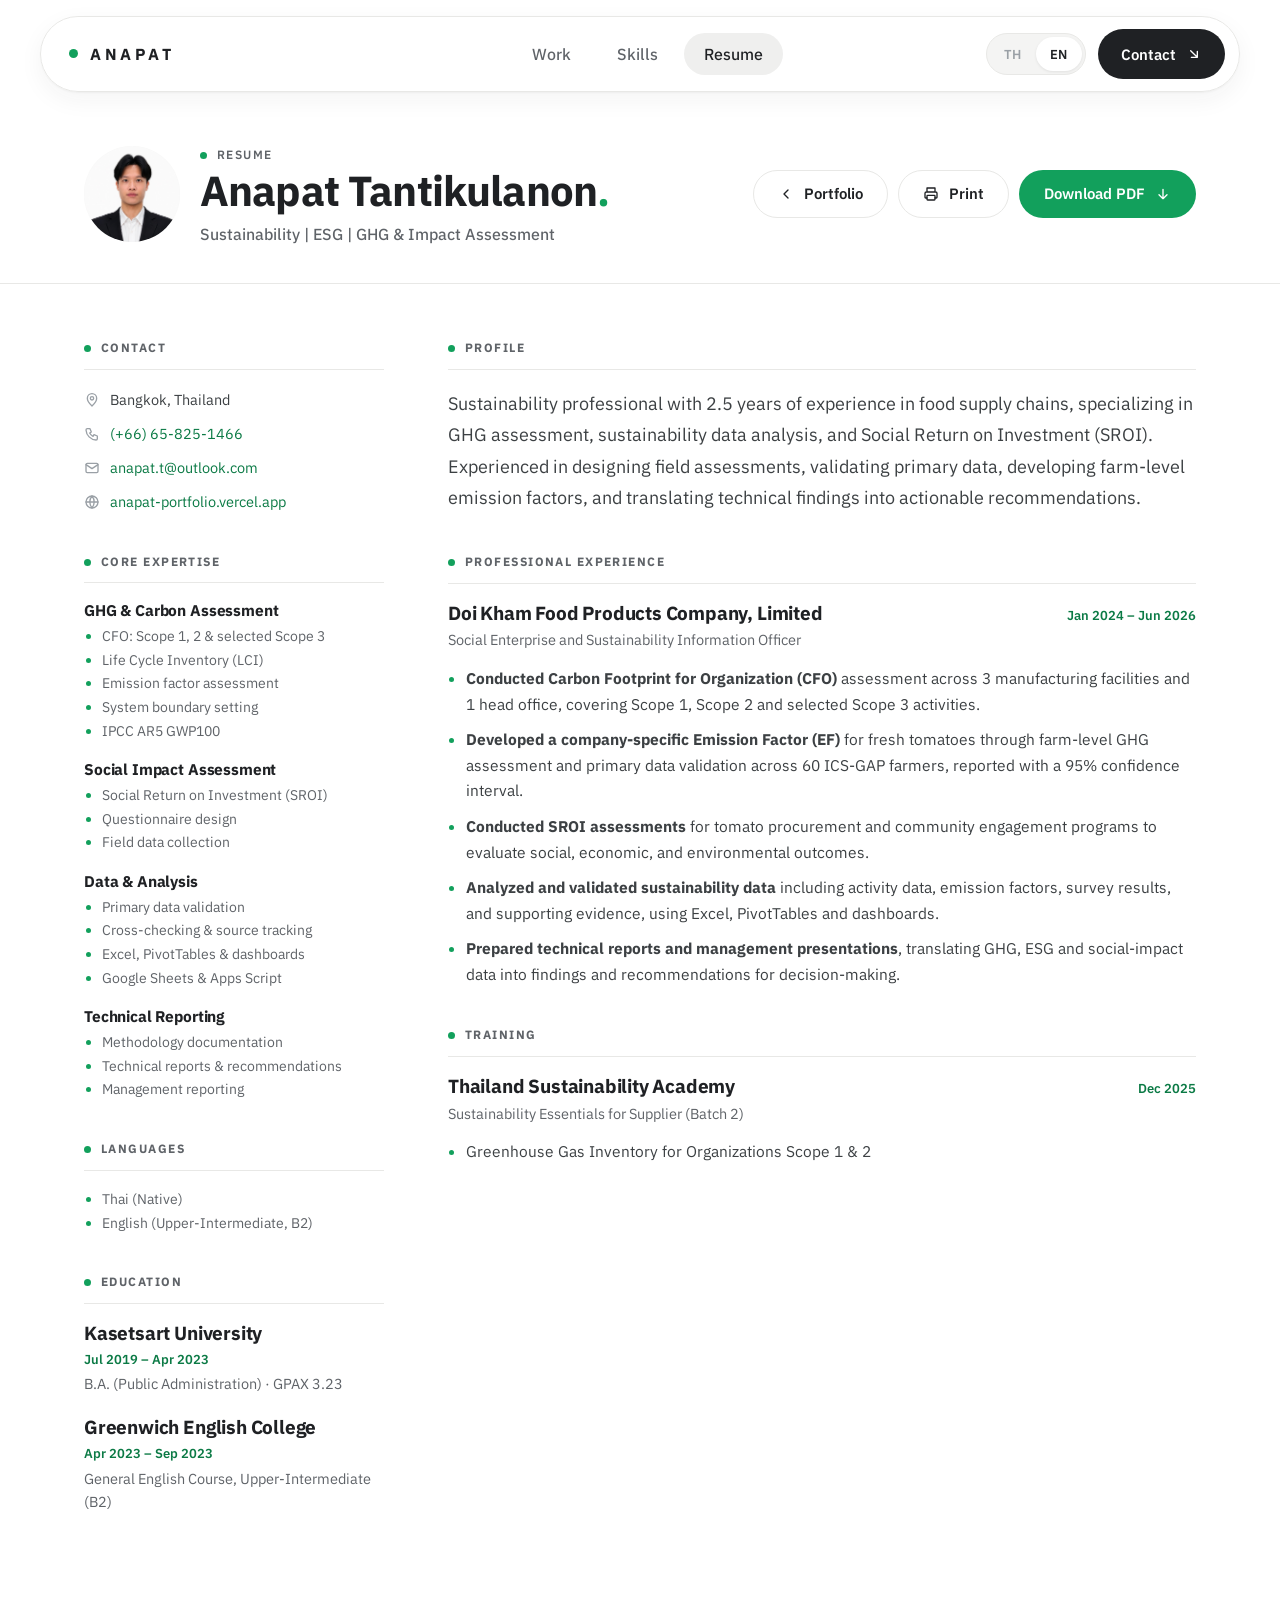
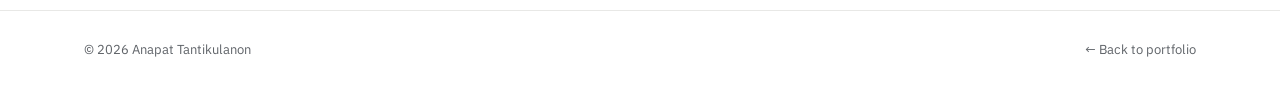
==== commit 19d33c3b: "Redesign portfolio: Sustainability × AI intro, project stories, skills - Lead with CarbonMate TH, th" ====
--- a/resume.html
+++ b/resume.html
@@ -41,8 +41,8 @@
     <header class="nav">
       <a class="brand" href="index.html" aria-label="Anapat"><span class="brand-dot" aria-hidden="true"></span>ANAPAT</a>
       <ul class="nav-links" id="navLinks">
-        <li><a href="index.html#work">Work</a></li>
-        <li><a href="index.html#about">About</a></li>
+        <li><a href="index.html#work" data-i18n="nav.work">ผลงาน</a></li>
+        <li><a href="index.html#about" data-i18n="nav.skills">ทักษะ</a></li>
         <li><a href="resume.html" aria-current="page">Resume</a></li>
         <li class="nav-links-cta"><a href="index.html#contact" data-i18n="nav.contact">ติดต่อ</a></li>
       </ul>
--- a/css/style.css
+++ b/css/style.css
@@ -1,6 +1,6 @@
 /* ==========================================================================
    Anapat Tantikulanon — Portfolio (v2)
-   Clean white editorial layout · floating pill nav · coverflow carousel ·
+   Clean white editorial layout · floating pill nav · project stories ·
    section progress rail · green accent for sustainability work
    ========================================================================== */
 
@@ -47,7 +47,7 @@
 body {
   margin: 0; background: var(--bg); color: var(--ink);
   font-family: var(--font); font-size: 16px; line-height: 1.65;
-  -webkit-font-smoothing: antialiased; overflow-x: hidden;
+  -webkit-font-smoothing: antialiased; overflow-x: clip;
 }
 img { max-width: 100%; display: block; }
 a { color: inherit; text-decoration: none; }
@@ -151,19 +151,6 @@
   .nav-links .nav-links-cta a { background: var(--dark); color: #fff; justify-content: center; margin-top: 6px; }
 }
 
-/* ---------- Open-to-work status ---------- */
-.status {
-  display: inline-flex; align-items: center; gap: 10px; height: 36px; padding: 0 16px 0 12px; border-radius: var(--r-full);
-  background: var(--accent-soft); color: var(--accent-ink); font-size: 14px; font-weight: 600; border: 1px solid #cdebd9;
-}
-.status-dot { position: relative; width: 8px; height: 8px; border-radius: 50%; background: var(--accent); }
-.status-dot::after {
-  content: ""; position: absolute; inset: -4px; border-radius: 50%; border: 2px solid var(--accent); opacity: 0;
-  animation: ping 2s var(--ease) infinite;
-}
-@keyframes ping { 0% { transform: scale(.6); opacity: .8; } 100% { transform: scale(1.6); opacity: 0; } }
-@media (prefers-reduced-motion: reduce) { .status-dot::after { animation: none; } }
-
 /* ---------- Education / training ---------- */
 .creds { display: grid; grid-template-columns: 1fr 1fr; gap: 16px; margin-top: 16px; }
 .cred { border: 1px solid var(--line); border-radius: var(--r-lg); padding: 24px 26px; background: #fff; display: grid; gap: 6px; }
@@ -185,95 +172,117 @@
 @media (max-width: 1240px) { .rail { right: 10px; } }
 @media (max-width: 900px) { .rail { display: none; } }
 
-/* ---------- Intro / hero ---------- */
-.intro { padding: 72px 0 40px; text-align: center; overflow: hidden; }
-.intro .results { margin-top: 72px; text-align: left; }
-.intro .lead { max-width: 860px; color: var(--ink-2); text-wrap: balance; }
-.nb { white-space: nowrap; }
-.lead-sub {
-  margin: 18px auto 0; display: flex; flex-wrap: wrap; justify-content: center; gap: 8px 10px;
-  font-size: 14px; color: var(--muted);
-}
-.lead-sub span { display: inline-flex; align-items: center; gap: 10px; white-space: nowrap; }
-.lead-sub span + span::before { content: ""; width: 4px; height: 4px; border-radius: 50%; background: var(--accent); }
-@media (max-width: 480px) { .lead-sub { flex-direction: column; align-items: center; } .lead-sub span::before { display: none; } }
-.tools { overflow: hidden; }
-.tools .flow { margin-top: 0; }
-.intro h1 { font-size: clamp(38px, 6.4vw, 72px); letter-spacing: -0.02em; line-height: 1.12; margin-top: 18px; }
-.intro .lead { margin: 20px auto 0; max-width: 860px; font-size: clamp(16px, 2vw, 19px); color: var(--muted); line-height: 1.7; }
-
-/* coverflow */
-.flow { position: relative; margin-top: 48px; user-select: none; -webkit-user-select: none; }
-.flow-stage {
-  --w: min(620px, 76vw);
-  position: relative; height: calc(var(--w) * 0.625 + 150px);
-  perspective: 1600px; touch-action: pan-y; cursor: grab; outline: none;
-}
-.flow-stage.dragging { cursor: grabbing; }
-.flow-card {
-  position: absolute; left: 50%; top: 0; width: var(--w); margin-left: calc(var(--w) / -2);
-  background: #fff; border: 1px solid var(--line); border-radius: var(--r-xl); padding: 10px 10px 0;
-  box-shadow: var(--shadow-1); text-align: left; cursor: pointer; font: inherit; color: inherit;
-  transition: transform .7s var(--ease), opacity .5s ease, box-shadow .3s ease;
-  transform-origin: 50% 50%; will-change: transform;
-}
-.flow-card.is-center { box-shadow: var(--shadow-2); }
-.flow-media { position: relative; aspect-ratio: 16 / 10; border-radius: calc(var(--r-xl) - 8px); overflow: hidden; background: var(--bg-soft); }
-.flow-media img, .flow-media svg { width: 100%; height: 100%; object-fit: cover; display: block; }
-.flow-media .chip { position: absolute; top: 14px; left: 14px; }
-.flow-open {
-  position: absolute; right: 14px; bottom: 14px; display: inline-flex; align-items: center; gap: 8px;
-  height: 40px; padding: 0 16px; border-radius: var(--r-full); background: rgba(31,33,36,.82); color: #fff;
-  font-size: 14px; font-weight: 600; backdrop-filter: blur(6px); opacity: 0; transition: opacity .3s ease;
-}
-.flow-open svg { width: 14px; height: 14px; }
-.flow-card.is-center .flow-open { opacity: 1; }
-.flow-body { padding: 18px 14px 22px; }
-.flow-body h3 { font-size: clamp(18px, 2.4vw, 24px); margin-top: 6px; }
-.flow-controls { display: flex; align-items: center; justify-content: center; gap: 16px; margin-top: 4px; flex-wrap: wrap; }
-.flow-dots { display: flex; gap: 8px; align-items: center; }
-.flow-dots button { width: 8px; height: 8px; border: 0; padding: 0; border-radius: var(--r-full); background: #d5d7da; cursor: pointer; transition: width .3s var(--ease), background-color .3s ease; }
-.flow-dots button[aria-current="true"] { width: 26px; background: var(--accent); }
-.flow-sep { width: 1px; height: 18px; background: var(--line); }
-.flow-caption { font-size: 13px; color: var(--muted); min-width: 140px; }
-.flow-play { border: 0; background: none; color: var(--muted); font: 500 13px var(--font); cursor: pointer; display: inline-flex; gap: 6px; align-items: center; }
-.flow-play svg { width: 12px; height: 12px; }
-
-.intro-actions { display: flex; justify-content: center; gap: 16px; margin-top: 40px; flex-wrap: wrap; }
-.intro-note { margin-top: 20px; font-size: 13px; color: var(--muted); }
-
+/* ---------- Introduction ---------- */
+:where(main [id]) { scroll-margin-top: 112px; }
+.intro { padding: clamp(28px, 4vw, 54px) 0 clamp(30px, 3.4vw, 46px); }
+.intro-inner {
+  display: grid; grid-template-columns: minmax(0, 1fr) clamp(150px, 23vw, 251px);
+  align-items: center; gap: clamp(28px, 7vw, 100px);
+}
+.intro-role { margin-bottom: 10px; color: var(--accent-ink); font-size: 17px; font-weight: 700; }
+.intro h1 { font-size: clamp(36px, 5.9vw, 80px); line-height: 1.02; letter-spacing: -.055em; }
+.intro .lead { max-width: 580px; margin-top: 18px; color: var(--ink-2); font-size: clamp(16px, 2vw, 20px); }
+.intro-photo {
+  width: 100%; height: auto; aspect-ratio: 1; object-fit: cover; object-position: center 22%;
+  border: 1px solid var(--line); border-radius: var(--r-xl); background: var(--bg-soft);
+}
+.intro-actions { display: flex; justify-content: center; gap: 14px; margin-top: 32px; flex-wrap: wrap; }
+.intro .intro-actions { justify-content: flex-start; margin-top: 24px; }
+
+/* ---------- Selected work ---------- */
+.showcase { padding-bottom: clamp(56px, 8vw, 112px); }
+.showcase-title { font-size: clamp(30px, 4.3vw, 48px); letter-spacing: -.035em; margin-bottom: 22px; }
+.project-cards { display: grid; grid-template-columns: repeat(3, minmax(0, 1fr)); gap: 16px; }
+.project-card {
+  display: flex; flex-direction: column; min-width: 0; color: var(--ink);
+  overflow: hidden; border: 1px solid var(--line); border-radius: var(--r-lg);
+  background: white; transition: border-color .18s ease, box-shadow .18s ease;
+}
+.project-card:hover { border-color: var(--accent-ink); box-shadow: var(--shadow-1); }
+.project-card-featured {
+  grid-column: 1 / -1; display: grid; grid-template-columns: minmax(0, .85fr) minmax(0, 1.15fr);
+  background: var(--bg-tint); border-color: #d7e7dc;
+}
+.project-card-media { position: relative; align-self: start; background: var(--bg-soft); }
+.project-card-media img, .project-figure img { display: block; width: 100%; height: auto; aspect-ratio: 3 / 2; }
+.project-card-featured .project-card-media { grid-column: 2; grid-row: 1; }
+.media-label {
+  position: absolute; bottom: 10px; left: 10px; padding: 4px 10px; border-radius: var(--r-full);
+  background: #fff; color: var(--ink-2); font-size: 12px; font-weight: 600;
+}
+.project-card-copy {
+  display: flex; flex: 1; flex-direction: column; align-items: flex-start; gap: 7px;
+  padding: 19px 22px 22px;
+}
+.project-card-featured .project-card-copy { grid-column: 1; grid-row: 1; align-self: center; padding: clamp(20px, 3.5vw, 44px); }
+.project-category { color: var(--accent-ink); font-size: 13px; font-weight: 700; }
+.project-card h3 { font-size: clamp(20px, 2.6vw, 29px); letter-spacing: -.025em; }
+.project-card-featured h3 { font-size: clamp(28px, 4.3vw, 52px); }
+.project-deck { color: var(--ink-2); font-size: 15px; }
+.project-card-featured .project-deck { max-width: 34ch; font-size: clamp(15px, 2vw, 18px); }
+.project-link { margin-top: auto; padding-top: 10px; display: inline-flex; align-items: center; gap: 8px; color: var(--accent-ink); font-size: 14px; font-weight: 700; }
+.project-link svg { width: 15px; height: 15px; }
+.project-card:hover .project-link span { text-decoration: underline; text-underline-offset: 3px; }
+
+.project-stories { margin-top: clamp(48px, 8vw, 104px); }
+.project-story { padding: clamp(26px, 4.2vw, 50px) 0; border-top: 1px solid var(--line); }
+.project-story:last-child { padding-bottom: 0; }
+.project-story:target { border-top-color: var(--accent); }
+.project-story-head { margin-bottom: 24px; }
+.project-story-head h3 { font-size: clamp(28px, 3.6vw, 42px); letter-spacing: -.035em; }
+.project-story-head p { margin-top: 10px; max-width: 68ch; color: var(--ink-2); font-size: 17px; }
+.project-story-grid { display: grid; grid-template-columns: minmax(0, 1.05fr) minmax(0, 1fr); align-items: start; gap: clamp(22px, 5vw, 58px); }
+.project-figure { margin: 0; }
+.project-figure img { border: 1px solid var(--line); border-radius: var(--r-lg); }
+.project-figure figcaption { padding: 8px 2px 0; color: var(--muted); font-size: 13px; }
+.project-steps { margin: 0; padding: 0 0 0 30px; display: grid; gap: 12px; }
+.project-steps li { padding: 0 0 12px 8px; border-bottom: 1px solid var(--line); }
+.project-steps li::marker { color: var(--accent-ink); font-weight: 700; }
+.project-steps h4 { font-size: 18px; }
+.project-steps p { margin-top: 5px; color: var(--ink-2); font-size: 15px; }
+.project-result { margin-top: 24px; padding: 14px 18px; border-left: 3px solid var(--accent); background: var(--bg-tint); }
+.project-result strong { color: var(--accent-ink); font-size: 14px; }
+.project-result p { color: var(--ink-2); }
+
+@media (max-width: 860px) {
+  :where(main [id]) { scroll-margin-top: 88px; }
+}
+@media (min-width: 701px) and (max-height: 800px) {
+  .intro-photo { max-width: 208px; justify-self: end; }
+  .project-card-featured .project-card-copy { align-self: start; }
+}
 @media (max-width: 700px) {
-  .intro { padding: 36px 0 48px; }
-  .flow-stage { --w: 84vw; height: calc(var(--w) * 0.625 + 140px); }
-  .btn-lg { min-width: 0; width: 100%; }
-  .intro-actions { flex-direction: column; padding: 0 8px; }
-}
-
-/* ---------- Generic section ---------- */
-.section { padding: 112px 0; overflow-x: clip; }
+  .intro-inner { grid-template-columns: minmax(0, 1fr); gap: 0; }
+  .intro-photo { grid-column: 1; grid-row: 1; width: 64px; border-radius: var(--r-md); margin-bottom: 12px; }
+  .intro-role { font-size: 14px; margin-bottom: 6px; }
+  .intro h1 { font-size: clamp(28px, 9vw, 52px); }
+  .intro .lead { margin-top: 10px; }
+  .intro .intro-actions { margin-top: 16px; }
+  .intro .btn { padding: 0 16px; height: 42px; }
+  .project-cards, .project-story-grid { grid-template-columns: 1fr; }
+  .project-card-featured { display: flex; flex-direction: column-reverse; }
+  .project-card-featured .project-card-copy { width: 100%; }
+  .start .intro-actions { flex-direction: column; padding: 0 8px; }
+}
+
+
+/* ---------- Sections ---------- */
+.section { padding: clamp(52px, 7.5vw, 96px) 0; }
 .section-soft { background: var(--bg-soft); }
-.split-head { display: grid; grid-template-columns: 1.1fr 1fr; gap: 48px; align-items: end; margin-bottom: 56px; }
-.split-head h2 { font-size: clamp(30px, 4.4vw, 48px); line-height: 1.2; }
-.split-head h2 .soft { color: var(--faint); display: block; }
-.split-head p { color: var(--muted); font-size: 17px; max-width: 460px; }
-@media (max-width: 860px) {
-  .section { padding: 72px 0; }
-  .split-head { grid-template-columns: 1fr; gap: 16px; margin-bottom: 36px; }
-}
-
-/* ---------- Results (big numbers) ---------- */
-.results { display: grid; grid-template-columns: repeat(3, 1fr); border-top: 1px solid var(--line); }
-.result { padding: 36px 32px 8px 0; display: flex; flex-direction: column; gap: 10px; }
-.result + .result { padding-left: 32px; border-left: 1px solid var(--line); }
-.result-num { white-space: nowrap; font-size: clamp(40px, 4.6vw, 64px); font-weight: 700; letter-spacing: -0.03em; line-height: 1; font-variant-numeric: tabular-nums; }
-.result-num small { font-size: .38em; font-weight: 600; letter-spacing: 0; margin-left: 6px; color: var(--muted); }
-.result h3 { font-size: 20px; }
-.result p { color: var(--muted); font-size: 14px; }
-.result .link-arrow { margin-top: 6px; }
-@media (max-width: 860px) {
-  .results { grid-template-columns: 1fr; }
-  .result, .result + .result { padding: 28px 0; border-left: 0; border-bottom: 1px solid var(--line); }
-}
+
+/* ---------- Analysis demos ---------- */
+.demo-disclosure { border: 1px solid var(--line); border-radius: var(--r-lg); padding: 0 clamp(14px, 3vw, 28px); }
+.demo-disclosure > summary {
+  display: flex; align-items: center; justify-content: space-between; gap: 16px;
+  list-style: none; cursor: pointer; padding: 19px 0;
+}
+.demo-disclosure > summary::-webkit-details-marker { display: none; }
+.demo-summary-copy { display: grid; gap: 2px; }
+.demo-summary-copy strong { font-size: clamp(16px, 2.5vw, 20px); }
+.demo-summary-copy span { color: var(--muted); font-size: 14px; }
+.demo-disclosure > summary svg { width: 18px; height: 18px; color: var(--accent-ink); flex: none; }
+.demo-disclosure[open] > summary svg { transform: rotate(180deg); }
+.demo-content { padding-bottom: clamp(14px, 3vw, 28px); }
 
 /* ---------- Case studies ---------- */
 .case-note {
@@ -287,16 +296,13 @@
   background: #fff; border: 1.5px solid var(--line); color: var(--ink-2); font: 600 15px var(--font); cursor: pointer;
   transition: border-color .2s ease, background-color .2s ease;
 }
-.case-tabs button span { color: var(--accent-ink); font-variant-numeric: tabular-nums; }
-.case-tabs button svg { width: 14px; height: 14px; color: var(--faint); }
 .case-tabs button:hover { border-color: var(--ink); }
 .case-tabs button[aria-selected="true"] { border-color: var(--ink); background: var(--ink); color: #fff; }
-.case-tabs button[aria-selected="true"] span, .case-tabs button[aria-selected="true"] svg { color: #8fe0b4; }
 
 .case { display: none; }
 .case.active { display: block; animation: rise .45s var(--ease); }
 @keyframes rise { from { opacity: 0; transform: translateY(10px); } to { opacity: 1; transform: none; } }
-@media (prefers-reduced-motion: reduce) { .case.active { animation: none; } .flow-card { transition: none; } }
+@media (prefers-reduced-motion: reduce) { .case.active { animation: none; } }
 
 .case-card { background: #fff; border: 1px solid var(--line); border-radius: var(--r-xl); padding: 28px; display: grid; grid-template-columns: 1.15fr 1fr; gap: 40px; }
 .case-visual { display: flex; flex-direction: column; gap: 14px; min-width: 0; }
@@ -357,9 +363,9 @@
 .skills { display: grid; grid-template-columns: repeat(4, 1fr); gap: 16px; }
 .skill { border: 1px solid var(--line); border-radius: var(--r-lg); padding: 26px; display: flex; flex-direction: column; gap: 12px; background: #fff; transition: border-color .2s ease, transform .2s var(--ease); }
 .skill:hover { border-color: var(--ink); transform: translateY(-2px); }
-.skill-no { font: 700 13px/1 var(--font); color: var(--accent-ink); font-variant-numeric: tabular-nums; }
 .skill h3 { font-size: 19px; }
 .skill p { font-size: 14px; color: var(--muted); }
+.skill .link-arrow { margin-top: auto; align-self: flex-start; }
 @media (max-width: 960px) { .skills { grid-template-columns: repeat(2, 1fr); } }
 @media (max-width: 520px) { .skills { grid-template-columns: 1fr; } }
 
@@ -371,22 +377,6 @@
 
 .footer { border-top: 1px solid var(--line); padding: 28px 0 40px; color: var(--muted); font-size: 13px; }
 .footer .container { display: flex; flex-wrap: wrap; justify-content: space-between; gap: 8px 24px; }
-
-/* ---------- Modal ---------- */
-dialog.modal {
-  width: min(760px, calc(100% - 32px)); max-height: calc(100% - 48px); padding: 0;
-  border: 0; border-radius: var(--r-xl); box-shadow: var(--shadow-2); color: var(--ink); background: #fff;
-}
-dialog.modal::backdrop { background: rgba(31,33,36,.55); backdrop-filter: blur(3px); }
-.modal-media { aspect-ratio: 16 / 9; max-height: 42vh; width: 100%; overflow: hidden; background: var(--bg-soft); }
-.modal-media img, .modal-media svg { width: 100%; height: 100%; object-fit: cover; }
-.modal-body { padding: 26px 28px 8px; display: grid; gap: 14px; }
-.modal-body h3 { font-size: 28px; }
-.modal-body p { color: var(--ink-2); }
-.modal-body ul { margin: 0; padding-left: 20px; color: var(--ink-2); display: grid; gap: 4px; }
-.modal-tags { display: flex; flex-wrap: wrap; gap: 6px; }
-.modal-actions { display: flex; flex-wrap: wrap; gap: 10px; justify-content: flex-end; padding: 16px 28px 26px; }
-.modal-close { position: absolute; top: 14px; right: 14px; background: rgba(255,255,255,.92); }
 
 /* ---------- Resume page ---------- */
 .resume-top { padding: 48px 0 36px; border-bottom: 1px solid var(--line); }
@@ -430,5 +420,3 @@
   .resume-top { padding: 0 0 16px; }
   .resume { padding: 24px 0 0; gap: 32px; }
 }
-
-@media (max-width: 700px) { .br-desk { display: none; } }
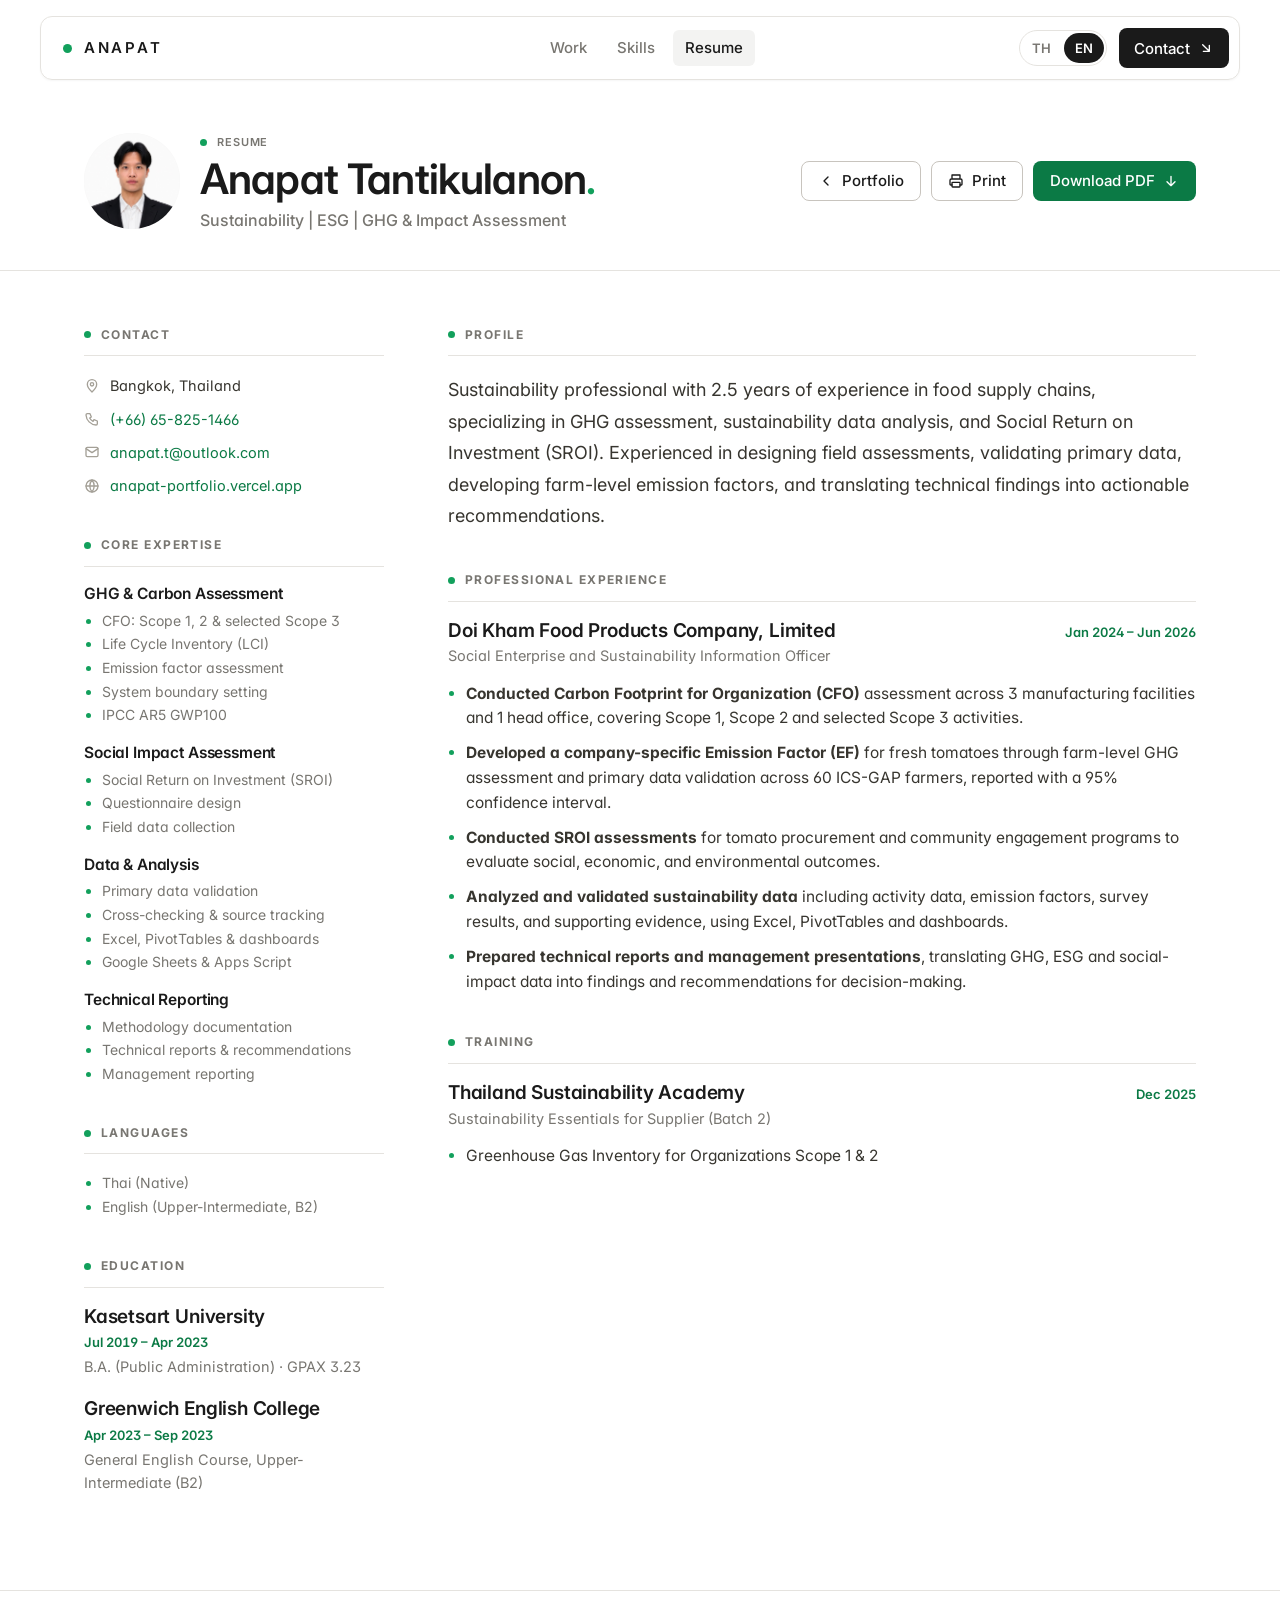
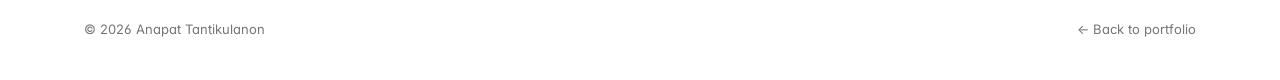
==== commit 88df36c5: "Restyle in the Notion manner; fix review findings Notion layer (after shadcn.io/design/notion), bran" ====
--- a/resume.html
+++ b/resume.html
@@ -17,7 +17,7 @@
   </script>
   <link rel="preconnect" href="https://fonts.googleapis.com" />
   <link rel="preconnect" href="https://fonts.gstatic.com" crossorigin />
-  <link href="https://fonts.googleapis.com/css2?family=Anuphan:wght@400;500;600;700&display=swap" rel="stylesheet" />
+  <link href="https://fonts.googleapis.com/css2?family=Inter:wght@400;500;600;700&family=Anuphan:wght@400;500;600;700&display=swap" rel="stylesheet" />
   <link rel="stylesheet" href="css/style.css" />
 </head>
 <body data-page="resume">
--- a/css/style.css
+++ b/css/style.css
@@ -7,37 +7,56 @@
 :root {
   color-scheme: light;
 
-  --ink: #1f2124;
-  --ink-2: #3c4043;
-  --muted: #5f6368;
-  --faint: #9aa0a6;
-  --line: #e8e8e6;
-  --line-2: #f0f0ee;
+  /* warm neutrals in the Notion manner (shadcn.io/design/notion):
+     ink for headings, charcoal for body, steel for secondary text */
+  --ink: #1a1a1a;
+  --ink-2: #37352f;
+  --muted: #787671;
+  --faint: #a4a097;
+  --line: #e5e3df;
+  --line-2: #ede9e4;
+  --line-strong: #c8c4be;
   --bg: #ffffff;
-  --bg-soft: #f7f7f5;
+  --bg-soft: #f6f5f4;
+  --bg-softer: #fafaf9;
   --bg-tint: #f1f8f3;
+  --hover: rgba(55, 53, 47, .06);
 
   --accent: #12a05c;        /* sustainability green */
   --accent-ink: #0b7a45;    /* text-safe green on white */
   --accent-soft: #e3f4ea;
-  --dark: #1f2124;
+  --dark: #1a1a1a;
 
   /* chart series — validated default categorical slots 1–3 (light) */
   --series-1: #2a78d6;
   --series-2: #eb6834;
   --series-3: #1baf7a;
 
-  --r-md: 12px;
-  --r-lg: 20px;
-  --r-xl: 28px;
+  /* Notion radii: 6 small, 8 buttons and inputs, 12 cards, 16 large media */
+  --r-sm: 6px;
+  --r-md: 8px;
+  --r-lg: 12px;
+  --r-xl: 16px;
   --r-full: 9999px;
 
-  --shadow-1: 0 1px 2px rgba(32,33,36,.06), 0 4px 16px rgba(32,33,36,.06);
-  --shadow-2: 0 2px 6px rgba(32,33,36,.08), 0 24px 56px rgba(32,33,36,.14);
-
-  --font: "Anuphan", "Noto Sans Thai", -apple-system, system-ui, "Segoe UI", sans-serif;
+  /* flat, border-based surfaces; one diffuse shadow for workspace mockups */
+  --shadow-1: 0 1px 2px rgba(15, 15, 15, .04);
+  --shadow-2: 0 2px 6px rgba(15, 15, 15, .06), 0 12px 28px rgba(15, 15, 15, .08);
+  --shadow-mock: 0 24px 48px -8px rgba(15, 15, 15, .2);
+
+  /* Inter for Latin (Notion Sans is Inter-based), Anuphan for Thai */
+  --font: "Inter", "Anuphan", "Noto Sans Thai", -apple-system, system-ui, "Segoe UI", sans-serif;
   --ease: cubic-bezier(.22, .8, .22, 1);
   --max: 1160px;
+
+  /* motion tokens (walkthrough + reveals) */
+  --dur-1: .2s;
+  --dur-2: .5s;
+  --dur-3: .9s;
+  --ease-emph: cubic-bezier(.7, 0, .2, 1);
+  --ease-spring: cubic-bezier(.2, .9, .3, 1.15);
+  --mark: #eb6834;                 /* spotlight ring, same orange as series-2 */
+  --mark-glow: rgba(235, 104, 52, .16);
 }
 
 *, *::before, *::after { box-sizing: border-box; }
@@ -159,33 +178,90 @@
 @media (max-width: 700px) { .creds { grid-template-columns: 1fr; } }
 
 /* ---------- Section progress rail ---------- */
+/* One entry per [data-rail] section: a dot, a chapter number (01–04 for the
+   project stories) and a name that shows as a pill for the current entry, or
+   for every entry while the rail is hovered or focused. */
 .rail {
-  position: fixed; right: 22px; top: 50%; transform: translateY(-50%); z-index: 40;
-  display: flex; flex-direction: column; align-items: center; gap: 14px;
+  position: fixed; right: 18px; top: 50%; transform: translateY(-50%); z-index: 40;
+  display: flex; flex-direction: column; align-items: flex-end; gap: 10px;
   font: 600 11px/1 var(--font); color: var(--faint); font-variant-numeric: tabular-nums;
 }
-.rail-count { display: flex; flex-direction: column; align-items: center; gap: 6px; margin-bottom: 6px; }
-.rail-count .now { color: var(--ink); }
-.rail-count i { width: 1px; height: 22px; background: var(--line); }
-.rail a { display: block; width: 6px; height: 6px; border-radius: var(--r-full); background: #d5d7da; transition: height .3s var(--ease), background-color .3s ease; }
-.rail a[aria-current="true"] { height: 28px; background: var(--accent); }
-@media (max-width: 1240px) { .rail { right: 10px; } }
+.rail-pct { padding: 5px 7px; border-radius: var(--r-full); background: rgba(255,255,255,.88); color: var(--ink); border: 1px solid var(--line); backdrop-filter: blur(8px); -webkit-backdrop-filter: blur(8px); }
+.rail ol { list-style: none; margin: 0; padding: 0; display: flex; flex-direction: column; align-items: flex-end; gap: 2px; }
+.rail a { position: relative; display: flex; align-items: center; justify-content: flex-end; gap: 8px; height: 22px; padding-right: 2px; color: var(--faint); }
+.rail a i { order: 3; width: 6px; height: 6px; border-radius: var(--r-full); background: #c9ccd0; box-shadow: 0 0 0 2px rgba(255,255,255,.9); transition: height .3s var(--ease), background-color .3s ease; }
+.rail-n { order: 2; width: 16px; text-align: right; opacity: 0; transition: opacity var(--dur-1) ease; }
+.rail-t {
+  order: 1; position: absolute; right: 36px; top: 50%; transform: translate(6px, -50%); opacity: 0; pointer-events: none;
+  padding: 5px 10px; border-radius: var(--r-full); background: rgba(255,255,255,.94); border: 1px solid var(--line);
+  color: var(--ink-2); font: 600 12px/1.2 var(--font); white-space: nowrap; box-shadow: var(--shadow-1);
+  transition: opacity var(--dur-1) ease, transform var(--dur-1) var(--ease);
+}
+.rail a[aria-current] i { height: 18px; background: var(--accent); }
+.rail a[aria-current] .rail-n { opacity: 1; color: var(--accent-ink); }
+.rail a[aria-current] .rail-t { opacity: 1; transform: translate(0, -50%); color: var(--ink); }
+.rail:hover .rail-n, .rail:focus-within .rail-n { opacity: 1; }
+.rail:hover .rail-t, .rail:focus-within .rail-t { opacity: 1; transform: translate(0, -50%); pointer-events: auto; }
+.rail a:hover .rail-t, .rail a:focus-visible .rail-t { color: var(--accent-ink); border-color: var(--accent); }
+/* only the current name stays out while the reader is not pointing at the rail;
+   below 1400px it would sit over the content, so it waits for hover there */
+@media (max-width: 1399px) { .rail:not(:hover):not(:focus-within) a[aria-current] .rail-t { opacity: 0; } }
+@media (max-width: 1240px) { .rail { right: 8px; } }
 @media (max-width: 900px) { .rail { display: none; } }
 
 /* ---------- Introduction ---------- */
 :where(main [id]) { scroll-margin-top: 112px; }
-.intro { padding: clamp(28px, 4vw, 54px) 0 clamp(30px, 3.4vw, 46px); }
+/* gradient mesh behind the hero: sage and mint washes, fading out at the bottom */
+.intro {
+  position: relative; isolation: isolate;
+  padding: clamp(28px, 4vw, 56px) 0 clamp(34px, 4vw, 56px);
+}
+.intro::before {
+  content: ""; position: absolute; z-index: -1; left: 50%; width: 100vw; transform: translateX(-50%);
+  top: -120px; bottom: 0;
+  background:
+    radial-gradient(42% 60% at 78% 30%, rgba(18,160,92,.13), transparent 70%),
+    radial-gradient(38% 50% at 12% 18%, rgba(198,226,208,.55), transparent 72%),
+    radial-gradient(30% 40% at 55% 90%, rgba(235,104,52,.06), transparent 70%),
+    linear-gradient(180deg, var(--bg-tint) 0%, #fff 100%);
+  -webkit-mask-image: linear-gradient(180deg, #000 70%, transparent);
+          mask-image: linear-gradient(180deg, #000 70%, transparent);
+}
 .intro-inner {
-  display: grid; grid-template-columns: minmax(0, 1fr) clamp(150px, 23vw, 251px);
-  align-items: center; gap: clamp(28px, 7vw, 100px);
-}
-.intro-role { margin-bottom: 10px; color: var(--accent-ink); font-size: 17px; font-weight: 700; }
-.intro h1 { font-size: clamp(36px, 5.9vw, 80px); line-height: 1.02; letter-spacing: -.055em; }
-.intro .lead { max-width: 580px; margin-top: 18px; color: var(--ink-2); font-size: clamp(16px, 2vw, 20px); }
+  display: grid; grid-template-columns: minmax(0, 1fr) clamp(170px, 26vw, 330px);
+  align-items: center; gap: clamp(28px, 6vw, 88px);
+}
+.intro-role { margin-bottom: 12px; color: var(--accent-ink); font-size: 17px; font-weight: 700; }
+.intro h1 { font-size: clamp(40px, 7vw, 96px); line-height: .98; letter-spacing: -.055em; }
+.intro-name .line { display: block; overflow: hidden; padding-bottom: .08em; margin-bottom: -.08em; }
+.intro-name .line > span { display: inline-block; }
+.intro .lead { max-width: 580px; margin-top: 20px; color: var(--ink-2); font-size: clamp(16px, 2vw, 20px); }
+.intro-stats { display: grid; grid-template-columns: repeat(3, minmax(0, max-content)); gap: clamp(18px, 4vw, 48px); margin: 26px 0 0; }
+.intro-stats div { display: flex; flex-direction: column-reverse; justify-content: flex-end; gap: 4px; }
+.intro-stats dd { margin: 0; font-size: clamp(28px, 3.6vw, 44px); font-weight: 700; line-height: 1; letter-spacing: -.04em; font-variant-numeric: tabular-nums; }
+.intro-stats dt { max-width: 15ch; color: var(--muted); font-size: 13px; line-height: 1.35; }
+.intro-figure { border-radius: var(--r-xl); overflow: hidden; border: 1px solid var(--line); background: var(--bg-soft); box-shadow: var(--shadow-1); }
 .intro-photo {
-  width: 100%; height: auto; aspect-ratio: 1; object-fit: cover; object-position: center 22%;
-  border: 1px solid var(--line); border-radius: var(--r-xl); background: var(--bg-soft);
-}
+  width: 100%; height: auto; aspect-ratio: 4 / 5; object-fit: cover; object-position: center 22%;
+}
+
+/* entrance: name lines rise out of a mask, the rest fades up, the photo opens
+   from the bottom. CSS only, so it runs without JS; off for reduced motion. */
+@media (prefers-reduced-motion: no-preference) {
+  .intro-role, .intro .lead, .intro-stats, .intro .intro-actions { animation: rise var(--dur-3) var(--ease) both; }
+  .intro-role { animation-delay: .05s; }
+  .intro-name .line > span { animation: line-up 1s var(--ease) both; }
+  .intro-name .line:nth-child(2) > span { animation-delay: .1s; }
+  .intro .lead { animation-delay: .3s; }
+  .intro-stats { animation-delay: .42s; }
+  .intro .intro-actions { animation-delay: .54s; }
+  .intro-figure { animation: open-up 1.1s var(--ease-emph) .15s both; }
+  .intro-photo { animation: settle 1.6s var(--ease) .15s both; }
+}
+@keyframes rise { from { opacity: 0; transform: translateY(18px); } }
+@keyframes line-up { from { transform: translateY(105%); } }
+@keyframes open-up { from { clip-path: inset(100% 0 0 0 round var(--r-xl)); } to { clip-path: inset(0 0 0 0 round var(--r-xl)); } }
+@keyframes settle { from { transform: scale(1.14); } }
 .intro-actions { display: flex; justify-content: center; gap: 14px; margin-top: 32px; flex-wrap: wrap; }
 .intro .intro-actions { justify-content: flex-start; margin-top: 24px; }
 
@@ -244,20 +320,249 @@
 .project-result strong { color: var(--accent-ink); font-size: 14px; }
 .project-result p { color: var(--ink-2); }
 
+/* story head: copy on the left, the chapter's scene image on the right */
+.project-story-head { display: grid; grid-template-columns: minmax(0, 1fr) minmax(0, .8fr); align-items: center; gap: clamp(20px, 4vw, 56px); margin-bottom: clamp(24px, 3.5vw, 40px); }
+.story-scene { position: relative; margin: 0; aspect-ratio: 16 / 10; border-radius: var(--r-lg); overflow: hidden; background: var(--bg-soft); }
+.story-scene img { display: block; width: 100%; height: 100%; object-fit: cover; }
+.story-scene .media-label { opacity: .92; }
+/* dark chapter: the scene has a dark wall on its left, so it fades into the page */
+.project-story--dark .story-scene { border-radius: 0; background: transparent; -webkit-mask-image: linear-gradient(90deg, transparent 0, #000 38%); mask-image: linear-gradient(90deg, transparent 0, #000 38%); }
+.project-story--dark .story-scene .media-label { left: auto; right: 10px; }
+@media (max-width: 700px) {
+  .project-story-head { grid-template-columns: 1fr; gap: 16px; }
+  .story-scene { order: -1; aspect-ratio: 16 / 9; }
+  .project-story--dark .story-scene { -webkit-mask-image: linear-gradient(180deg, #000 70%, transparent); mask-image: linear-gradient(180deg, #000 70%, transparent); }
+}
+
+/* card → story: the card image morphs into the live frame (js/motion.js) */
+::view-transition-group(story-media) { animation-duration: .55s; animation-timing-function: var(--ease); }
+::view-transition-old(story-media), ::view-transition-new(story-media) { height: 100%; object-fit: cover; }
+::view-transition-old(root), ::view-transition-new(root) { animation-duration: .3s; }
+
+/* chapter label above each story title: "01  Personal project · In development" */
+.story-chapter { display: flex; align-items: baseline; gap: 12px; margin-bottom: 10px; color: var(--accent-ink); font-size: 14px; font-weight: 700; }
+.story-num { font-size: 13px; letter-spacing: .08em; color: var(--muted); font-variant-numeric: tabular-nums; }
+.story-num::after { content: ""; display: inline-block; width: 28px; height: 1px; margin-left: 12px; vertical-align: middle; background: currentColor; opacity: .5; }
+.project-story-head .story-chapter { margin-top: 0; max-width: none; color: var(--accent-ink); font-size: 14px; }
+.tag-dev { display: inline-block; margin-left: 6px; padding: 2px 9px; border-radius: var(--r-full); border: 1px solid currentColor; color: #b4501f; font-size: 12px; font-weight: 600; vertical-align: 3px; }
+
+/* ---------- Dark chapter (CarbonMate TH, later Contact) ----------
+   Full-bleed deep forest green behind one story; the frame stays white. */
+.project-story--dark {
+  --story-bg: #0d2a1c;
+  position: relative; isolation: isolate; color: #e6f1ea;
+  margin: clamp(8px, 2vw, 24px) 0; padding: clamp(56px, 8vw, 112px) 0; border-top-color: transparent;
+}
+.project-story--dark::before {
+  content: ""; position: absolute; z-index: -1; top: 0; bottom: 0; left: 50%; width: 100vw; transform: translateX(-50%);
+  background:
+    radial-gradient(50% 40% at 85% 12%, rgba(18,160,92,.22), transparent 70%),
+    radial-gradient(40% 50% at 8% 88%, rgba(110,231,168,.08), transparent 70%),
+    linear-gradient(180deg, rgba(13,42,28,.35), rgba(13,42,28,.75)),
+    url("../assets/img/texture-leaf.webp") center / cover,
+    var(--story-bg);
+}
+.project-story--dark + .project-story { border-top-color: transparent; }
+.project-story--dark .project-story-head h3 { color: #fff; }
+.project-story--dark .project-story-head p, .project-story--dark .project-steps p { color: #b9cfc1; }
+.project-story--dark .story-chapter, .project-story--dark .project-story-head .story-chapter { color: #6ee7a8; }
+.project-story--dark .story-num { color: #8fb39d; }
+.project-story--dark .project-steps h4 { color: #fff; }
+.project-story--dark .project-steps li { border-bottom-color: rgba(255,255,255,.12); }
+.project-story--dark .project-steps li::marker { color: #6ee7a8; }
+.project-story--dark .project-figure figcaption { color: #8fb39d; }
+.project-story--dark .project-result { background: rgba(255,255,255,.06); border-left-color: #6ee7a8; }
+.project-story--dark .project-result strong { color: #6ee7a8; }
+.project-story--dark .project-result p { color: #d3e3d8; }
+.project-story--dark .tag-dev { color: #ffb48a; }
+.project-story--dark .wt-frame { border-color: rgba(255,255,255,.14); box-shadow: 0 30px 80px rgba(0,0,0,.35); }
+.project-story--dark .project-steps li.is-current, .project-story--dark .project-steps li.is-current:hover { background: rgba(110,231,168,.1); }
+.project-story--dark .project-steps li.wt-beat-item:hover { background: rgba(255,255,255,.05); }
+.project-story--dark .wt-beat:focus-visible { outline-color: #6ee7a8; }
+.project-story--dark:focus-visible { outline: none; }
+
+/* ---------- Walkthrough layout ----------
+   Only when the engine has mounted (.wt-on): the frame stays in view while
+   the beats scroll past it, and every beat gets a stretch of scroll to play. */
+@media (min-width: 701px) and (min-height: 560px) {
+  .wt-on .project-figure { position: sticky; top: max(112px, calc(50vh - 240px)); }
+  .wt-on .project-steps { padding-top: 14vh; padding-bottom: 22vh; gap: 20vh; }
+}
+@media (max-width: 700px) {
+  /* frame pinned under the nav, beats scroll underneath; the engine plays a
+     beat at ~72% down the screen, below the frame */
+  .wt-on .project-figure { position: sticky; top: 78px; z-index: 5; margin: 0 -16px; padding: 6px 16px 10px; background: var(--story-bg, #fff); }
+  .wt-on .project-steps { padding-top: 8vh; padding-bottom: 18vh; gap: 22vh; }
+}
+
+/* ---------- CarbonMate TH screens (inside the 600 × 400 canvas) ---------- */
+.cm { position: absolute; inset: 0; display: flex; flex-direction: column; background: #f4f8f5; color: #17251c; }
+.cm-head { display: flex; align-items: center; justify-content: space-between; gap: 12px; height: 50px; padding: 0 18px; background: #14432a; color: #fff; flex: none; }
+.cm-brand { font-size: 15px; letter-spacing: .01em; }
+.cm-brand span { color: #6ee7a8; }
+.cm-steps { display: flex; gap: 4px; list-style: none; margin: 0; padding: 0; }
+.cm-steps li { display: flex; align-items: center; gap: 5px; height: 26px; padding: 0 9px 0 4px; border-radius: 999px; color: #a9c4b3; font-size: 12px; font-weight: 600; white-space: nowrap; }
+.cm-steps li span { display: grid; place-items: center; width: 18px; height: 18px; border-radius: 50%; background: rgba(255,255,255,.12); font-size: 11px; }
+.cm-steps li.done { color: #fff; }
+.cm-steps li.done span { background: #12a05c; }
+.cm-steps li.on { background: #fff; color: #14432a; }
+.cm-steps li.on span { background: #14432a; color: #fff; }
+.cm-steps li.dev:not(.on) { border: 1px dashed rgba(255,255,255,.35); }
+.cm-body { flex: 1; display: flex; flex-direction: column; gap: 12px; padding: 18px 22px 20px; min-height: 0; }
+.cm-title { display: flex; align-items: baseline; flex-wrap: wrap; gap: 10px; font-size: 20px; font-weight: 700; letter-spacing: -.01em; }
+.cm-title small { color: #5b6b61; font-size: 13px; font-weight: 500; }
+.cm-field { display: grid; gap: 5px; }
+.cm-field > span { color: #5b6b61; font-size: 13px; font-weight: 600; }
+.cm-input { display: block; min-height: 46px; padding: 9px 14px; border: 1.5px solid #cfdcd3; border-radius: 10px; background: #fff; font-size: 20px; font-weight: 600; line-height: 1.3; }
+.cm-num { font-variant-numeric: tabular-nums; }
+.cm-row { display: grid; grid-template-columns: 200px 1fr; gap: 16px; }
+.cm-chips { display: flex; gap: 8px; align-items: center; min-height: 46px; }
+.cm-chip { display: inline-flex; align-items: center; height: 38px; padding: 0 16px; border-radius: 999px; border: 1.5px solid #cfdcd3; background: #fff; font-size: 16px; font-weight: 600; cursor: pointer; }
+.cm-chip.on { border-color: #12a05c; background: #e3f4ea; color: #0b7a45; }
+.cm-actions { margin-top: auto; display: flex; justify-content: flex-end; }
+.cm-btn { display: inline-flex; align-items: center; height: 42px; padding: 0 20px; border-radius: 999px; background: #14432a; color: #fff; font-size: 16px; font-weight: 600; cursor: pointer; }
+.cm-btn.is-off { background: #b9c9bf; }
+.cm-query { align-self: flex-start; padding: 6px 12px; border-radius: 8px; background: #fff; border: 1px solid #dbe5de; font-size: 15px; font-weight: 600; }
+.cm-table { display: grid; gap: 8px; }
+.cm-wait { color: #5b6b61; font-size: 15px; padding: 10px 2px; }
+.cm-ef { display: grid; grid-template-columns: 86px 1fr auto 22px; align-items: center; gap: 12px; height: 50px; padding: 0 14px; border-radius: 10px; background: #fff; border: 1.5px solid #dbe5de; cursor: pointer; }
+.cm-ef code { font: 600 13px/1 ui-monospace, "SF Mono", Menlo, monospace; color: #3c5245; }
+.cm-ef span { font-size: 16px; font-weight: 600; white-space: nowrap; overflow: hidden; text-overflow: ellipsis; }
+.cm-ef b { font-size: 18px; font-variant-numeric: tabular-nums; white-space: nowrap; }
+.cm-ef b small { color: #5b6b61; font-size: 12px; font-weight: 600; }
+.cm-ef i { color: #12a05c; font-style: normal; font-weight: 700; font-size: 18px; }
+.cm-ef.on { border-color: #12a05c; background: #ecf8f1; }
+.cm-ef.off { opacity: .55; cursor: default; }
+.cm-ef.off b small { color: #b4501f; }
+.cm-split { display: grid; grid-template-columns: 1fr 1fr; gap: 18px; align-items: stretch; }
+.cm-checks { list-style: none; margin: 12px 0 0; padding: 0; display: grid; gap: 10px; }
+.cm-chk { display: flex; align-items: center; gap: 10px; min-height: 44px; padding: 0 12px; border-radius: 10px; background: #fff; border: 1px solid #dbe5de; font-size: 15px; font-weight: 600; }
+.cm-chk i { display: grid; place-items: center; width: 24px; height: 24px; flex: none; border-radius: 50%; background: #12a05c; color: #fff; font-style: normal; font-size: 13px; }
+.cm-total { display: flex; flex-direction: column; justify-content: center; gap: 6px; padding: 18px; border-radius: 14px; background: #14432a; color: #fff; }
+.cm-total > span { color: #a9c4b3; font-size: 13px; font-weight: 600; }
+.cm-total b { font-size: 22px; font-weight: 700; }
+.cm-total em { font-style: normal; font-size: 56px; line-height: 1; letter-spacing: -.03em; font-variant-numeric: tabular-nums; }
+.cm-formula { color: #d3e3d8; font-size: 13px; font-variant-numeric: tabular-nums; }
+.cm-src { align-self: flex-start; padding: 4px 8px; margin-top: 4px; border-radius: 6px; background: rgba(255,255,255,.1); color: #fff; font-size: 13px; }
+.cm-dev { padding: 3px 10px; border-radius: 999px; border: 1.5px solid #e07a45; color: #b4501f; background: #fff4ec; font-size: 13px; font-weight: 700; }
+.cm-ai { display: grid; gap: 8px; padding: 16px; border: 2px dashed #b9c9bf; border-radius: 12px; background: rgba(255,255,255,.6); }
+.cm-ai p { color: #3c5245; font-size: 15px; }
+.cm-skel { display: grid; gap: 7px; }
+.cm-skel i { display: block; height: 10px; border-radius: 6px; background: linear-gradient(90deg, #e2ebe5, #eef3f0, #e2ebe5); background-size: 200% 100%; animation: cm-shimmer 1.6s linear infinite; }
+.cm-skel i:nth-child(1) { width: 70%; } .cm-skel i:nth-child(2) { width: 52%; } .cm-skel i:nth-child(3) { width: 61%; }
+@keyframes cm-shimmer { to { background-position: -200% 0; } }
+
+/* ---------- Workspace screens: CFO, Farm EF, SROI (inside the canvas) ---------- */
+.ws { position: absolute; inset: 0; display: flex; flex-direction: column; background: #fff; color: var(--ink); }
+.ws-head { display: flex; align-items: center; gap: 10px; height: 46px; padding: 0 16px; border-bottom: 1px solid var(--line); background: var(--bg-soft); flex: none; }
+.ws-head > b { font-size: 16px; white-space: nowrap; }
+.ws-sub { color: var(--muted); font-size: 12px; white-space: nowrap; }
+.ws-tag { margin-left: auto; padding: 3px 9px; border-radius: 999px; background: #fff6d6; color: #6b5400; font-size: 11px; font-weight: 700; white-space: nowrap; }
+.ws-tabs { display: flex; gap: 2px; margin-left: 8px; }
+.ws-tab { padding: 5px 12px; border-radius: 6px 6px 0 0; color: var(--muted); font-size: 13px; font-weight: 700; cursor: pointer; }
+.ws-tab.on { background: #fff; color: var(--accent-ink); box-shadow: inset 0 -2px 0 var(--accent); }
+.ws-body { flex: 1; min-height: 0; display: flex; flex-direction: column; gap: 12px; padding: 16px 18px; }
+.ws-split { display: grid; grid-template-columns: 1fr 1fr; gap: 16px; }
+.ws-col { display: grid; gap: 10px; align-content: start; }
+.ws-file { display: grid; grid-template-columns: 44px 1fr; grid-template-rows: auto auto; column-gap: 10px; align-items: center; padding: 10px 12px; border: 1px solid var(--line); border-radius: 10px; background: #fff; }
+.ws-file i { grid-row: 1 / 3; display: grid; place-items: center; height: 40px; border-radius: 8px; background: #e3f4ea; color: var(--accent-ink); font: 700 11px/1 var(--font); font-style: normal; }
+.ws-file span { font-size: 16px; font-weight: 700; }
+.ws-file small { display: flex; gap: 6px; }
+.ws-file em { font-style: normal; font-size: 11px; font-weight: 600; color: var(--muted); padding: 1px 6px; border-radius: 4px; background: var(--bg-soft); }
+.ws-btn { justify-self: start; display: inline-flex; align-items: center; height: 38px; padding: 0 16px; border-radius: 999px; background: var(--dark); color: #fff; font-size: 14px; font-weight: 700; cursor: pointer; }
+.ws-panel { display: flex; flex-direction: column; gap: 10px; padding: 14px; border-radius: 12px; background: var(--bg-tint); border: 1px dashed #bfe0cc; }
+.ws-panel > b { font-size: 15px; }
+.ws-log { list-style: none; margin: 0; padding: 0; display: grid; gap: 8px; }
+.ws-logrow { display: flex; align-items: center; gap: 8px; padding: 9px 10px; border-radius: 8px; background: #fff; font-size: 15px; font-weight: 700; }
+.ws-logrow i { display: grid; place-items: center; width: 22px; height: 22px; border-radius: 50%; background: var(--accent); color: #fff; font-style: normal; font-size: 12px; }
+.ws-logrow small { margin-left: auto; color: var(--muted); font-size: 11px; font-weight: 600; }
+.ws-empty { color: var(--muted); font-size: 14px; }
+.ws-chips { display: flex; flex-wrap: wrap; gap: 6px; }
+.ws-chip { display: inline-flex; align-items: center; height: 30px; padding: 0 12px; border-radius: 999px; border: 1px solid var(--line); background: #fff; font-size: 13px; font-weight: 600; color: var(--ink-2); cursor: pointer; }
+.ws-chip.on { border-color: var(--ink); background: var(--ink); color: #fff; }
+.ws-dash { flex: 1; min-height: 0; display: grid; grid-template-columns: 196px 1fr; gap: 16px; }
+.ws-kpi { display: flex; flex-direction: column; gap: 6px; padding: 14px; border-radius: 12px; background: var(--bg-soft); }
+.ws-kpi > span { color: var(--muted); font-size: 12px; font-weight: 700; }
+.ws-kpi b { font-size: 14px; font-weight: 700; }
+.ws-kpi em { display: block; font-style: normal; font-size: 36px; line-height: 1.05; letter-spacing: -.03em; font-variant-numeric: tabular-nums; }
+.ws-ok { color: var(--accent-ink); font-size: 12px; font-weight: 700; line-height: 1.35; }
+.ws-warn { color: #b4501f; font-size: 12px; font-weight: 700; }
+.ws-delta { align-self: flex-start; padding: 4px 8px; border-radius: 6px; background: #e3f4ea; color: var(--accent-ink); font-size: 12px; font-weight: 700; line-height: 1.35; }
+.ws-legend { list-style: none; margin: auto 0 0; padding: 0; display: grid; gap: 3px; font-size: 11px; color: var(--ink-2); }
+.ws-legend li { display: flex; align-items: center; gap: 6px; }
+.ws-legend i { width: 9px; height: 9px; border-radius: 3px; }
+.ws-chart { min-width: 0; display: flex; flex-direction: column; gap: 6px; }
+.ws-cap { color: var(--muted); font-size: 12px; font-weight: 700; }
+.ws-chart .ch-hbars { gap: 9px; margin-top: 4px; }
+.ws-chart .ch-hb-top { font-size: 13px; }
+.ws-chart .ch-hb i { height: 10px; }
+.ws-table { width: 100%; border-collapse: separate; border-spacing: 0; font-size: 13px; }
+.ws-table th { padding: 6px 8px; text-align: left; color: var(--muted); font-size: 12px; font-weight: 700; border-bottom: 1px solid var(--line); background: var(--bg-soft); }
+.ws-table td { padding: 7px 8px; border-bottom: 1px solid var(--line-2); white-space: nowrap; }
+.ws-table td.bad { background: #fde8de; color: #a3431a; font-weight: 700; }
+.ws-table td.ok { background: #e3f4ea; color: var(--accent-ink); font-weight: 700; }
+.ws-count { margin-top: 8px; color: var(--muted); font-size: 12px; }
+.ws-count b { color: var(--ink); font-size: 15px; font-variant-numeric: tabular-nums; }
+
+/* Farm EF */
+.fe-grid { display: grid; grid-template-columns: 150px 1fr; gap: 14px; flex: 1; min-height: 0; }
+.fe-grid.is-clean { grid-template-columns: 1fr; }
+.fe-forms { position: relative; display: grid; gap: 8px; align-content: start; }
+.fe-form { display: grid; gap: 5px; padding: 10px; border: 1px solid #e3d9c4; border-radius: 8px; background: #fffaf0; box-shadow: 0 2px 6px rgba(0,0,0,.05); }
+.fe-form b { font-size: 12px; }
+.fe-form i { display: block; height: 6px; border-radius: 3px; background: #ece3cf; }
+.fe-form i:nth-child(3) { width: 70%; } .fe-form i:nth-child(4) { width: 50%; }
+.fe-forms small { color: var(--muted); font-size: 12px; font-weight: 600; }
+.fe-sheet { min-width: 0; display: flex; flex-direction: column; }
+.fe-sheet .ws-table td:first-child { color: var(--muted); font-variant-numeric: tabular-nums; }
+.fe-formula { margin-bottom: 6px; padding: 8px; border-radius: 8px; background: #fff; border: 1px solid var(--line); font: 600 12px/1.4 ui-monospace, "SF Mono", Menlo, monospace; color: var(--ink-2); }
+
+/* SROI */
+.sr-acts { display: grid; grid-template-columns: 1fr 1fr; gap: 14px; flex: 1; align-content: start; }
+.sr-act { display: flex; flex-direction: column; gap: 6px; padding: 16px; border-radius: 12px; border: 1px solid var(--line); background: var(--bg-soft); }
+.sr-act > span { color: var(--muted); font-size: 12px; font-weight: 700; }
+.sr-act > b { font-size: 19px; line-height: 1.3; }
+.sr-who { margin-top: 10px; color: var(--muted); font-size: 12px; font-weight: 700; }
+.sr-grps { display: flex; flex-wrap: wrap; gap: 6px; }
+.sr-grp { padding: 6px 12px; border-radius: 999px; background: #fff; border: 1px solid #bfe0cc; color: var(--accent-ink); font-size: 14px; font-weight: 700; }
+.sr-table td { white-space: normal; font-size: 14px; vertical-align: top; padding: 10px 8px; }
+.sr-dim { display: inline-block; padding: 2px 8px; border-radius: 999px; border: 1.5px solid var(--c); color: var(--ink); font-size: 12px; font-weight: 700; white-space: nowrap; }
+.sr-cols { flex: 1; display: grid; grid-template-columns: repeat(3, 1fr); gap: 12px; border-radius: 12px; }
+.sr-col { display: flex; flex-direction: column; gap: 8px; padding: 14px; border-radius: 12px; background: var(--bg-soft); border-top: 4px solid var(--c); }
+.sr-col dl { margin: 4px 0 0; display: grid; gap: 4px; }
+.sr-col dt { margin-top: 8px; color: var(--muted); font-size: 11px; font-weight: 700; }
+.sr-col dt:first-child { margin-top: 0; }
+.sr-col dd { margin: 0; color: var(--ink-2); font-size: 14px; line-height: 1.35; }
+.sr-col dd b { color: var(--ink); font-size: 17px; line-height: 1.3; }
+.sr-col .sr-ev { display: flex; align-items: center; gap: 6px; color: var(--accent-ink); font-weight: 700; }
+.sr-col .sr-ev i { display: grid; place-items: center; width: 18px; height: 18px; flex: none; border-radius: 50%; background: var(--accent); color: #fff; font-style: normal; font-size: 10px; }
+
 @media (max-width: 860px) {
   :where(main [id]) { scroll-margin-top: 88px; }
 }
-@media (min-width: 701px) and (max-height: 800px) {
-  .intro-photo { max-width: 208px; justify-self: end; }
+@media (min-width: 701px) and (max-height: 960px) {
+  /* laptop screens: keep the lead project's title on the first screen */
+  .intro { padding-top: 14px; padding-bottom: 22px; }
+  .intro h1 { font-size: clamp(40px, 5.3vw, 74px); }
+  .intro .lead { margin-top: 12px; font-size: 18px; }
+  .intro-stats { margin-top: 16px; }
+  .intro-stats dd { font-size: 34px; }
+  .intro .intro-actions { margin-top: 18px; }
+  .intro-figure { max-width: 228px; justify-self: end; }
+  .showcase-title { margin-bottom: 16px; }
   .project-card-featured .project-card-copy { align-self: start; }
 }
 @media (max-width: 700px) {
   .intro-inner { grid-template-columns: minmax(0, 1fr); gap: 0; }
-  .intro-photo { grid-column: 1; grid-row: 1; width: 64px; border-radius: var(--r-md); margin-bottom: 12px; }
+  .intro-figure { grid-column: 1; grid-row: 1; width: 76px; border-radius: var(--r-md); margin-bottom: 14px; }
+  .intro-photo { aspect-ratio: 1; }
+  @keyframes open-up { from { clip-path: inset(100% 0 0 0 round var(--r-md)); } to { clip-path: inset(0 0 0 0 round var(--r-md)); } }
   .intro-role { font-size: 14px; margin-bottom: 6px; }
-  .intro h1 { font-size: clamp(28px, 9vw, 52px); }
-  .intro .lead { margin-top: 10px; }
-  .intro .intro-actions { margin-top: 16px; }
+  .intro h1 { font-size: clamp(34px, 11vw, 52px); }
+  .intro .lead { margin-top: 12px; }
+  .intro-stats { gap: 14px; margin-top: 18px; }
+  .intro-stats dt { font-size: 12px; }
+  .intro .intro-actions { margin-top: 18px; }
   .intro .btn { padding: 0 16px; height: 42px; }
   .project-cards, .project-story-grid { grid-template-columns: 1fr; }
   .project-card-featured { display: flex; flex-direction: column-reverse; }
@@ -269,95 +574,6 @@
 /* ---------- Sections ---------- */
 .section { padding: clamp(52px, 7.5vw, 96px) 0; }
 .section-soft { background: var(--bg-soft); }
-
-/* ---------- Analysis demos ---------- */
-.demo-disclosure { border: 1px solid var(--line); border-radius: var(--r-lg); padding: 0 clamp(14px, 3vw, 28px); }
-.demo-disclosure > summary {
-  display: flex; align-items: center; justify-content: space-between; gap: 16px;
-  list-style: none; cursor: pointer; padding: 19px 0;
-}
-.demo-disclosure > summary::-webkit-details-marker { display: none; }
-.demo-summary-copy { display: grid; gap: 2px; }
-.demo-summary-copy strong { font-size: clamp(16px, 2.5vw, 20px); }
-.demo-summary-copy span { color: var(--muted); font-size: 14px; }
-.demo-disclosure > summary svg { width: 18px; height: 18px; color: var(--accent-ink); flex: none; }
-.demo-disclosure[open] > summary svg { transform: rotate(180deg); }
-.demo-content { padding-bottom: clamp(14px, 3vw, 28px); }
-
-/* ---------- Case studies ---------- */
-.case-note {
-  display: flex; gap: 12px; align-items: flex-start; padding: 14px 18px; border-radius: var(--r-md);
-  background: #fff6d6; color: #5b4800; font-size: 14px; margin-bottom: 28px;
-}
-.case-note svg { width: 18px; height: 18px; flex: none; margin-top: 3px; }
-.case-tabs { display: flex; flex-wrap: wrap; gap: 10px; margin-bottom: 28px; }
-.case-tabs button {
-  display: inline-flex; align-items: center; gap: 10px; height: 48px; padding: 0 20px; border-radius: var(--r-full);
-  background: #fff; border: 1.5px solid var(--line); color: var(--ink-2); font: 600 15px var(--font); cursor: pointer;
-  transition: border-color .2s ease, background-color .2s ease;
-}
-.case-tabs button:hover { border-color: var(--ink); }
-.case-tabs button[aria-selected="true"] { border-color: var(--ink); background: var(--ink); color: #fff; }
-
-.case { display: none; }
-.case.active { display: block; animation: rise .45s var(--ease); }
-@keyframes rise { from { opacity: 0; transform: translateY(10px); } to { opacity: 1; transform: none; } }
-@media (prefers-reduced-motion: reduce) { .case.active { animation: none; } }
-
-.case-card { background: #fff; border: 1px solid var(--line); border-radius: var(--r-xl); padding: 28px; display: grid; grid-template-columns: 1.15fr 1fr; gap: 40px; }
-.case-visual { display: flex; flex-direction: column; gap: 14px; min-width: 0; }
-.viz-frame { background: var(--bg-soft); border-radius: var(--r-lg); padding: 20px 20px 12px; }
-.viz-title { font-size: 15px; font-weight: 700; }
-.viz-sub { font-size: 12.5px; color: var(--muted); }
-.chart-box { position: relative; height: 300px; margin-top: 12px; }
-.legend { display: flex; flex-wrap: wrap; gap: 14px; font-size: 13px; color: var(--ink-2); margin-top: 10px; }
-.legend span { display: inline-flex; align-items: center; gap: 6px; }
-.legend i { width: 10px; height: 10px; border-radius: 3px; }
-.viz-caption { font-size: 12.5px; color: var(--faint); }
-
-.case-info { display: flex; flex-direction: column; gap: 14px; min-width: 0; }
-.case-info .kicker span { color: var(--accent-ink); }
-.case-info h3 { font-size: clamp(28px, 3.4vw, 40px); letter-spacing: -0.02em; }
-.case-info .by { color: var(--muted); font-size: 14px; }
-.case-info hr { border: 0; border-top: 1px solid var(--line); margin: 6px 0; width: 100%; }
-.big-label { font-size: 13px; color: var(--muted); }
-.big-num { font-size: clamp(52px, 7vw, 84px); font-weight: 700; letter-spacing: -0.035em; line-height: 1; font-variant-numeric: tabular-nums; }
-.big-num small { font-size: .26em; font-weight: 600; letter-spacing: 0; color: var(--muted); margin-left: 8px; }
-.big-sub { color: var(--accent-ink); font-weight: 700; font-size: 15px; }
-.big-foot { font-size: 13px; color: var(--muted); }
-.case-desc { font-size: 17px; color: var(--ink-2); line-height: 1.7; }
-.mini-kpis { display: grid; grid-template-columns: repeat(3, 1fr); gap: 10px; }
-.mini-kpi { background: var(--bg-soft); border-radius: var(--r-md); padding: 12px 14px; }
-.mini-kpi b { display: block; font-size: 20px; letter-spacing: -0.01em; font-variant-numeric: tabular-nums; }
-.mini-kpi span { font-size: 12px; color: var(--muted); line-height: 1.4; display: block; }
-
-details.acc { border-top: 1px solid var(--line); }
-details.acc:last-of-type { border-bottom: 1px solid var(--line); }
-details.acc summary {
-  list-style: none; cursor: pointer; display: flex; justify-content: space-between; align-items: center;
-  padding: 14px 0; font-weight: 600; font-size: 15px;
-}
-details.acc summary::-webkit-details-marker { display: none; }
-details.acc summary::after { content: "+"; font-size: 22px; font-weight: 400; color: var(--muted); transition: transform .2s ease; }
-details.acc[open] summary::after { transform: rotate(45deg); }
-details.acc ul { margin: 0 0 16px; padding-left: 18px; color: var(--ink-2); font-size: 14.5px; display: grid; gap: 6px; }
-details.acc .table-scroll { overflow-x: auto; margin-bottom: 16px; }
-
-.callout { background: var(--bg-tint); border: 1px solid #cfead9; border-radius: var(--r-md); padding: 16px 18px; }
-.callout b { color: var(--accent-ink); display: block; margin-bottom: 4px; font-size: 14px; }
-.callout p { font-size: 14.5px; color: var(--ink-2); }
-
-.data-table { width: 100%; border-collapse: collapse; font-size: 13.5px; font-variant-numeric: tabular-nums; }
-.data-table th, .data-table td { text-align: right; padding: 8px 10px; border-bottom: 1px solid var(--line-2); white-space: nowrap; }
-.data-table th:first-child, .data-table td:first-child { text-align: left; }
-.data-table thead th { color: var(--muted); font-weight: 600; font-size: 12.5px; }
-
-@media (max-width: 960px) {
-  .case-card { grid-template-columns: 1fr; padding: 18px; gap: 28px; }
-  .case-info { order: -1; }
-  .chart-box { height: 260px; }
-}
-@media (max-width: 480px) { .mini-kpis { grid-template-columns: 1fr 1fr; } }
 
 /* ---------- Skills ---------- */
 .skills { display: grid; grid-template-columns: repeat(4, 1fr); gap: 16px; }
@@ -370,9 +586,25 @@
 @media (max-width: 520px) { .skills { grid-template-columns: 1fr; } }
 
 /* ---------- Start / contact ---------- */
-.start { text-align: center; padding: 120px 0 96px; }
+/* closing dark chapter, same leaf texture as CarbonMate TH */
+.start {
+  text-align: center; padding: clamp(96px, 12vw, 150px) 0 clamp(80px, 10vw, 120px); color: #fff;
+  background:
+    radial-gradient(45% 55% at 50% 0%, rgba(18,160,92,.28), transparent 70%),
+    linear-gradient(180deg, rgba(13,42,28,.4), rgba(13,42,28,.8)),
+    url("../assets/img/texture-leaf.webp") center / cover,
+    #0d2a1c;
+}
 .start h2 { font-size: clamp(36px, 5.6vw, 64px); letter-spacing: -0.02em; }
-.start p { color: var(--muted); font-size: 18px; margin: 18px auto 0; max-width: 560px; }
+.start .dot-accent { color: #6ee7a8; }
+.start .eyebrow { color: #b9cfc1; }
+.start .eyebrow::before { background: #6ee7a8; }
+.start p { color: #b9cfc1; font-size: 18px; margin: 18px auto 0; max-width: 560px; }
+.start .btn-outline { background: transparent; color: #fff; border-color: rgba(255,255,255,.35); }
+.start .btn-outline:hover { border-color: #fff; background: rgba(255,255,255,.06); }
+/* the home page ends on the dark contact chapter, so its footer needs no rule;
+   the resume page keeps its footer border */
+body[data-page="home"] .footer { border-top: 0; }
 .start .intro-actions { margin-top: 36px; }
 
 .footer { border-top: 1px solid var(--line); padding: 28px 0 40px; color: var(--muted); font-size: 13px; }
@@ -420,3 +652,257 @@
   .resume-top { padding: 0 0 16px; }
   .resume { padding: 24px 0 0; gap: 32px; }
 }
+
+/* ==========================================================================
+   Guided walkthrough (js/walkthrough.js, js/charts.js)
+   Ported from the BRTY v4 deck. Frame → viewport (3:2) → canvas 600 × 400
+   scaled by --wt-scale. .is-instant (final-state jump) and reduced motion
+   switch every transition and animation off.
+   ========================================================================== */
+.wt-host { position: relative; }
+.wt-frame { border: 1px solid var(--line); border-radius: var(--r-lg); background: #fff; overflow: hidden; box-shadow: var(--shadow-1); }
+.wt-bar { display: flex; align-items: center; gap: 12px; height: 38px; padding: 0 8px 0 14px; border-bottom: 1px solid var(--line); background: var(--bg-soft); }
+.wt-dots { display: flex; gap: 6px; flex: none; }
+.wt-dots i { width: 9px; height: 9px; border-radius: 50%; background: #d9dbdd; }
+.wt-url { flex: 1; min-width: 0; height: 24px; padding: 0 12px; border-radius: var(--r-full); background: #fff; border: 1px solid var(--line-2); color: var(--muted); font: 500 12px/24px var(--font); white-space: nowrap; overflow: hidden; text-overflow: ellipsis; }
+.wt-replay { flex: none; display: grid; place-items: center; width: 30px; height: 30px; border: 0; border-radius: var(--r-full); background: transparent; color: var(--muted); cursor: pointer; transition: background-color var(--dur-1) ease, color var(--dur-1) ease; }
+.wt-replay:hover { background: #fff; color: var(--ink); }
+.wt-replay svg { width: 16px; height: 16px; }
+
+.wt-viewport { position: relative; aspect-ratio: 3 / 2; overflow: hidden; background: var(--bg-soft); }
+.wt-canvas { position: absolute; left: 0; top: 0; width: 600px; height: 400px; transform: scale(var(--wt-scale, 1)); transform-origin: 0 0; font: 400 14px/1.45 var(--font); color: var(--ink); }
+.wt-screen { position: absolute; inset: 0; overflow: hidden; }
+.wt-taplayer { position: absolute; inset: 0; pointer-events: none; z-index: 20; }
+
+/* screen changes: push / pop / fade */
+.wt-layer { position: absolute; inset: 0; transition: transform .38s var(--ease), opacity .38s var(--ease); }
+.wt-layer.wt-enter-push { transform: translateX(100%); z-index: 2; box-shadow: -10px 0 30px rgba(0, 0, 0, .08); }
+.wt-layer.wt-enter-pop { transform: translateX(-28%); opacity: .6; }
+.wt-layer.wt-enter-fade { opacity: 0; }
+.wt-layer.wt-enter-push.current, .wt-layer.wt-enter-pop.current, .wt-layer.wt-enter-fade.current { transform: none; opacity: 1; }
+.wt-layer.wt-leave-push { transform: translateX(-28%); opacity: .6; }
+.wt-layer.wt-leave-pop { transform: translateX(100%); z-index: 3; }
+.wt-layer.wt-leave-fade { opacity: 0; }
+
+/* tap indicator */
+.wt-tap { position: absolute; width: 40px; height: 40px; margin: -20px 0 0 -20px; border-radius: 50%; background: rgba(31, 33, 36, .26); border: 2px solid rgba(255, 255, 255, .95); box-shadow: 0 3px 12px rgba(0, 0, 0, .22); animation: wt-tap .62s ease-out forwards; }
+@keyframes wt-tap { 0% { transform: scale(1.7); opacity: 0; } 45% { transform: scale(1); opacity: 1; } 70% { transform: scale(.82); } 100% { transform: scale(1.35); opacity: 0; } }
+.wt-pressed { transform: scale(.97); filter: brightness(.95); transition: transform .12s ease, filter .12s ease; }
+
+/* spotlight ring (coach mark) */
+.wt-hl { outline: 2.5px solid var(--mark) !important; outline-offset: 3px; box-shadow: 0 0 0 8px var(--mark-glow) !important; animation: wt-hl-in var(--dur-2) var(--ease); border-radius: 8px; position: relative; z-index: 1; }
+@keyframes wt-hl-in { from { outline-color: transparent; box-shadow: 0 0 0 20px rgba(235, 104, 52, 0); } }
+
+/* handoff chip */
+.wt-chip { position: absolute; z-index: 30; padding: 6px 14px; border-radius: var(--r-full); background: var(--accent); color: #fff; font: 600 13px/1.2 var(--font); white-space: nowrap; box-shadow: 0 8px 22px rgba(11, 122, 69, .28); }
+
+/* arrive (spring pop-in) · pulse after a state change · typing caret */
+.wt-arrive { animation: wt-arrive .45s var(--ease-spring) both; }
+@keyframes wt-arrive { from { transform: translateY(14px) scale(.95); opacity: 0; } }
+[data-pulse].wt-pulse { animation: wt-pulse 1.1s var(--ease); }
+@keyframes wt-pulse { 0% { box-shadow: 0 0 0 0 rgba(18, 160, 92, .4); } 100% { box-shadow: 0 0 0 14px rgba(18, 160, 92, 0); } }
+.wt-typing::after { content: ""; display: inline-block; width: 1.5px; height: 1.1em; margin-left: 1px; vertical-align: -0.15em; background: currentColor; animation: wt-caret .8s steps(1) infinite; }
+@keyframes wt-caret { 50% { opacity: 0; } }
+
+/* charts inside screens */
+.wt-canvas .chart { display: block; width: 100%; height: auto; overflow: visible; }
+.ch-grid { stroke: var(--line); stroke-width: 1; }
+.ch-ax { fill: var(--muted); font: 500 10px var(--font); }
+.ch-ax.ch-hi { fill: var(--ink); font-weight: 700; }
+.ch-val { fill: var(--ink); font: 700 12px var(--font); }
+.ch-bar { transform-box: fill-box; transform-origin: 50% 100%; animation: ch-grow .7s var(--ease) both; animation-delay: calc(var(--i, 0) * 60ms); }
+@keyframes ch-grow { from { transform: scaleY(0); } }
+.ch-hbars { display: grid; gap: 8px; }
+.ch-hb-top { display: flex; justify-content: space-between; gap: 10px; font-size: 12px; }
+.ch-hb-top small { margin-left: 6px; color: var(--muted); }
+.ch-hb-top b { font-variant-numeric: tabular-nums; }
+.ch-hb i { display: block; height: 8px; margin-top: 3px; border-radius: 0 4px 4px 0; background: var(--line-2); overflow: hidden; }
+.ch-hb em { display: block; height: 100%; border-radius: 0 4px 4px 0; transform-origin: 0 50%; animation: ch-hb .7s var(--ease) both; animation-delay: calc(var(--i, 0) * 70ms); }
+@keyframes ch-hb { from { transform: scaleX(0); } }
+.ch-donut { display: flex; align-items: center; gap: 14px; }
+.ch-donut svg { width: 120px; height: 120px; flex: none; }
+.ch-slice { stroke: #fff; stroke-width: 2; animation: wt-fade .6s var(--ease) both; animation-delay: calc(var(--i, 0) * 90ms); }
+@keyframes wt-fade { from { opacity: 0; } }
+.ch-mid-s { fill: var(--muted); font: 500 10px var(--font); }
+.ch-mid { fill: var(--ink); font: 700 16px var(--font); }
+.ch-legend { list-style: none; margin: 0; padding: 0; display: grid; gap: 4px; font-size: 12px; }
+.ch-legend li { display: flex; align-items: center; gap: 6px; }
+.ch-legend i { width: 9px; height: 9px; border-radius: 3px; flex: none; }
+.ch-legend b { margin-left: auto; padding-left: 10px; font-variant-numeric: tabular-nums; }
+
+/* final-state jump + reduced motion: no transitions or animations at all */
+.wt-canvas.is-instant *, .wt-canvas.is-instant *::before, .wt-canvas.is-instant *::after { animation: none !important; transition: none !important; }
+.wt-canvas .wt-still { animation: none !important; }
+@media (prefers-reduced-motion: reduce) {
+  .wt-canvas *, .wt-canvas *::before, .wt-canvas *::after { animation: none !important; transition: none !important; }
+}
+
+/* synced step list: the story's <ol class="project-steps"> */
+.project-steps li.wt-beat-item { position: relative; padding-top: 8px; padding-right: 10px; border-radius: var(--r-md); transition: background-color var(--dur-1) ease, opacity var(--dur-1) ease; }
+.wt-on .project-steps li.wt-beat-item:not(.is-done):not(.is-current) { opacity: .62; }
+.project-steps li.is-current { background: var(--bg-tint); opacity: 1; }
+.project-steps li.is-current::marker { color: var(--accent); }
+.project-steps li.wt-beat-item:hover { background: var(--bg-soft); opacity: 1; }
+.project-steps li.is-current:hover { background: var(--bg-tint); }
+.wt-beat { position: absolute; inset: 0; width: 100%; border: 0; padding: 0; margin: 0; background: transparent; border-radius: inherit; cursor: pointer; }
+.wt-beat:focus-visible { outline: 2px solid var(--accent); outline-offset: 2px; }
+@media (prefers-reduced-motion: reduce) { .project-steps li.wt-beat-item { transition: none; } }
+
+/* ==========================================================================
+   Notion layer (after shadcn.io/design/notion)
+   Keeps the brand colours and the page structure; changes the feel:
+   Inter + Anuphan at weight 600 for headings, warm greys, 8px rectangular
+   buttons, 12px flat cards with hairline borders, one diffuse shadow for the
+   workspace mockups, pills only for tabs and tags, callouts for outcomes.
+   Remove this block to go back to the previous look.
+   ========================================================================== */
+
+/* ---------- type ---------- */
+body { color: var(--ink-2); line-height: 1.6; font-feature-settings: "cv11", "ss01"; }
+h1, h2, h3, h4 { font-weight: 600; color: var(--ink); letter-spacing: -0.01em; }
+.intro h1 { font-weight: 600; letter-spacing: -0.035em; }
+.showcase-title, .section h2 { font-size: clamp(30px, 3.6vw, 40px); letter-spacing: -0.02em; font-weight: 600; }
+.project-story-head h3 { font-size: clamp(28px, 3.2vw, 38px); letter-spacing: -0.02em; }
+.project-card h3 { letter-spacing: -0.015em; }
+.project-card-featured h3 { font-size: clamp(28px, 3.8vw, 46px); letter-spacing: -0.025em; }
+.start h2 { font-weight: 600; letter-spacing: -0.03em; }
+.intro-stats dd { font-weight: 600; letter-spacing: -0.03em; }
+.project-steps h4 { font-size: 17px; font-weight: 600; }
+.project-steps p, .project-story-head p { color: var(--ink-2); }
+
+/* micro labels: 11–12px, 600, tracked (Notion "micro-uppercase") */
+.eyebrow, .kicker { font-size: 11px; letter-spacing: .08em; font-weight: 600; color: var(--muted); }
+.story-num { font-size: 11px; font-weight: 600; letter-spacing: .08em; color: var(--muted); }   /* 4.5:1 */
+
+/* ---------- buttons: 8px rectangles, 14–15px / 500 ---------- */
+.btn { height: 40px; padding: 0 16px; border-radius: var(--r-md); font-weight: 500; font-size: 15px; border-width: 1px; gap: 8px; }
+.btn:hover { transform: none; }
+.btn-dark { background: var(--dark); }
+.btn-dark:hover { background: #000; }
+.btn-accent { background: var(--accent-ink); }           /* white text 5.4:1 */
+.btn-accent:hover { background: #096a3c; }
+.btn-outline { background: #fff; color: var(--ink); border-color: var(--line-strong); }
+.btn-outline:hover { background: var(--bg-softer); border-color: var(--line-strong); }
+.btn-lg { height: 48px; padding: 0 20px; font-size: 15px; min-width: 220px; }
+.btn-icon { width: 40px; height: 40px; border-radius: var(--r-md); }
+
+/* ---------- nav: flat bar with a hairline, rectangle items ---------- */
+.nav { height: 64px; border-radius: var(--r-lg); padding: 0 10px 0 22px; background: rgba(255,255,255,.86); border-color: var(--line); box-shadow: var(--shadow-1); }
+.brand { font-weight: 600; font-size: 15px; letter-spacing: .18em; }
+.nav-links a { height: 36px; padding: 0 12px; border-radius: var(--r-sm); font-size: 15px; color: var(--muted); }
+.nav-links a:hover { background: var(--hover); color: var(--ink); }
+.nav-links a[aria-current="true"], .nav-links a[aria-current="page"] { background: var(--hover); color: var(--ink); }
+.nav-cta { height: 40px; padding: 0 14px; }
+/* language: pill tabs, the active one solid ink (Notion "pill tab") */
+.lang { padding: 2px; gap: 2px; background: #fff; border-color: var(--line); }
+.lang button { height: 30px; min-width: 40px; padding: 0 10px; color: var(--muted); font-weight: 600; letter-spacing: .02em; }
+.lang button:hover { color: var(--ink); }
+.lang button[aria-pressed="true"] { background: var(--ink); color: #fff; box-shadow: none; }
+@media (max-width: 860px) {
+  .nav { height: 56px; padding: 0 6px 0 16px; }
+  .nav-links { border-radius: var(--r-lg); top: 64px; }
+  .nav-links a { padding: 12px 14px; border-radius: var(--r-sm); }
+  .nav-links .nav-links-cta a { border-radius: var(--r-md); }
+}
+
+/* skip link: shows when focused from the keyboard */
+a.visually-hidden:focus { position: fixed !important; z-index: 100; left: 16px; top: 16px; width: auto; height: auto; clip: auto; overflow: visible; padding: 10px 14px; border-radius: var(--r-md); background: var(--ink); color: #fff; font-weight: 500; }
+
+/* ---------- tags and labels: small, soft, 4–6px ---------- */
+.media-label { border-radius: var(--r-sm); padding: 3px 8px; font-size: 12px; font-weight: 500; color: var(--ink-2); background: rgba(255,255,255,.92); border: 1px solid var(--line); bottom: 10px; left: 10px; }
+.tag-dev { border: 0; border-radius: var(--r-sm); padding: 2px 8px; background: #ffe8d4; color: #793400; font-weight: 500; vertical-align: 2px; }
+.project-story--dark .tag-dev { background: rgba(255, 180, 138, .16); color: #ffcfae; }
+.chip { border-radius: var(--r-sm); }
+.project-category { font-size: 13px; font-weight: 600; }
+
+/* ---------- hero ---------- */
+.intro { padding-top: clamp(36px, 4.5vw, 64px); }
+@media (min-width: 701px) and (max-height: 960px) { .intro { padding-top: 34px; } }
+@media (max-width: 700px) { .intro { padding-top: 24px; } }
+.intro-figure { border-radius: var(--r-xl); box-shadow: none; border-color: var(--line); }
+@media (prefers-reduced-motion: no-preference) {
+  .intro-figure { animation-name: open-up-notion; }
+}
+@keyframes open-up-notion { from { clip-path: inset(100% 0 0 0 round var(--r-xl)); } to { clip-path: inset(0 0 0 0 round var(--r-xl)); } }
+.intro-stats dt { color: var(--muted); }
+
+/* ---------- cards: flat, hairline, 12px; hover = soft surface ---------- */
+.project-card { border-radius: var(--r-lg); border-color: var(--line); transition: background-color .15s ease, border-color .15s ease; }
+.project-card:hover { border-color: var(--line-strong); box-shadow: none; background: var(--bg-softer); }
+.project-card-featured { border-color: #d7e7dc; }
+.project-card-featured:hover { background: #ecf6ef; }
+.project-card-media img { transition: transform .4s var(--ease); }
+.project-card:hover .project-card-media img { transform: scale(1.015); }
+.project-card-media { overflow: hidden; }
+.project-link { font-size: 14px; font-weight: 500; }
+.skill, .cred { border-radius: var(--r-lg); border-color: var(--line); box-shadow: none; transition: background-color .15s ease, border-color .15s ease; }
+.skill:hover { transform: none; border-color: var(--line-strong); background: var(--bg-softer); }
+.skill h3, .cred h3 { font-size: 17px; font-weight: 600; }
+.section-soft { background: var(--bg-softer); }
+.link-arrow { font-weight: 500; padding: 4px 0; }   /* ≥ 24px target */
+
+/* ---------- story: chapter label, scene, steps as a Notion list ---------- */
+.story-scene { border-radius: var(--r-lg); }
+.story-num::after { opacity: .6; }
+.project-steps li { border-bottom-color: var(--line-2); }
+.project-steps li::marker { color: var(--faint); font-weight: 500; font-variant-numeric: tabular-nums; }
+.project-steps li.wt-beat-item { border-radius: var(--r-sm); transition: background-color .15s ease; }
+/* steps not played yet: grey text instead of opacity (keeps 4.5:1) */
+.wt-on .project-steps li.wt-beat-item:not(.is-done):not(.is-current) { opacity: 1; }
+.wt-on .project-steps li.wt-beat-item:not(.is-done):not(.is-current) h4,
+.wt-on .project-steps li.wt-beat-item:not(.is-done):not(.is-current) p { color: var(--muted); }
+.project-steps li.wt-beat-item:hover { background: var(--hover); }
+.project-steps li.is-current, .project-steps li.is-current:hover { background: var(--accent-soft); }
+.project-steps li.is-current::marker, .project-steps li.is-done::marker { color: var(--accent-ink); }
+.project-story--dark .wt-on .project-steps li.wt-beat-item:not(.is-done):not(.is-current) h4,
+.project-story--dark .wt-on .project-steps li.wt-beat-item:not(.is-done):not(.is-current) p,
+.project-story--dark.wt-on .project-steps li.wt-beat-item:not(.is-done):not(.is-current) h4,
+.project-story--dark.wt-on .project-steps li.wt-beat-item:not(.is-done):not(.is-current) p { color: #8fb39d; }
+.project-story--dark .project-steps li::marker { color: #8fb39d; }
+.project-story--dark .project-steps li.is-current::marker, .project-story--dark .project-steps li.is-done::marker { color: #6ee7a8; }
+.project-story--dark .project-steps li { border-bottom-color: rgba(255,255,255,.1); }
+
+/* outcome as a Notion callout: soft surface, 8px, icon on the left */
+.project-result {
+  display: grid; grid-template-columns: 24px 1fr; column-gap: 12px; align-items: start;
+  margin-top: 28px; padding: 16px 18px; border-left: 0; border-radius: var(--r-md); background: var(--bg-soft);
+}
+.project-result::before { content: "💡"; grid-row: 1 / 3; font-size: 18px; line-height: 1.4; }
+.project-result strong { grid-column: 2; color: var(--ink); font-size: 14px; font-weight: 600; }
+.project-result p { grid-column: 2; color: var(--ink-2); }
+.project-story--dark .project-result { background: rgba(255,255,255,.06); }
+.project-story--dark .project-result::before { content: "🚧"; }
+.project-story--dark .project-result strong { color: #fff; }
+
+/* ---------- walkthrough frame = the workspace mockup ---------- */
+.wt-frame { border-radius: var(--r-lg); border-color: var(--line); box-shadow: var(--shadow-mock); }
+.project-story--dark .wt-frame { border-color: rgba(255,255,255,.14); box-shadow: 0 24px 48px -8px rgba(0,0,0,.45); }
+.wt-bar { height: 36px; background: var(--bg-softer); border-bottom-color: var(--line); }
+.wt-dots i { background: var(--line-strong); opacity: .7; }
+.wt-url { border-radius: var(--r-sm); border-color: var(--line); background: #fff; }
+.wt-replay { border-radius: var(--r-sm); }
+.wt-replay:hover { background: var(--hover); }
+.wt-chip { border-radius: var(--r-sm); font-weight: 500; }
+.wt-hl { border-radius: var(--r-sm); }
+/* screens inside the canvas: 8px controls, warm hairlines */
+.cm-input, .cm-ef, .cm-chk, .ws-file, .ws-logrow, .ws-panel, .ws-kpi, .fe-form, .fe-formula, .sr-act, .sr-col, .cm-query, .cm-ai { border-radius: var(--r-md); }
+.cm-btn, .ws-btn { border-radius: var(--r-md); font-weight: 500; }
+.cm-chip { border-radius: var(--r-md); }
+.ws-chip { border-radius: var(--r-full); font-weight: 500; }
+.ws-tag { border-radius: var(--r-sm); font-weight: 600; }
+.ws-tab.on { box-shadow: inset 0 -2px 0 var(--ink); color: var(--ink); }
+
+/* ---------- rail ---------- */
+.rail-pct, .rail-t { border-radius: var(--r-sm); border-color: var(--line); box-shadow: none; }
+.rail a { height: 24px; }                                  /* 24px target */
+.rail a i { background: var(--line-strong); }
+
+/* ---------- closing chapter + footer ---------- */
+.start h2 { color: #fff; }
+.start .btn-lg { min-width: 0; }
+.footer { color: var(--muted); font-size: 13px; }
+
+/* reduced motion wins over the hover/step transitions above */
+@media (prefers-reduced-motion: reduce) {
+  .project-steps li.wt-beat-item, .project-card, .project-card-media img, .skill, .cred { transition: none; }
+}
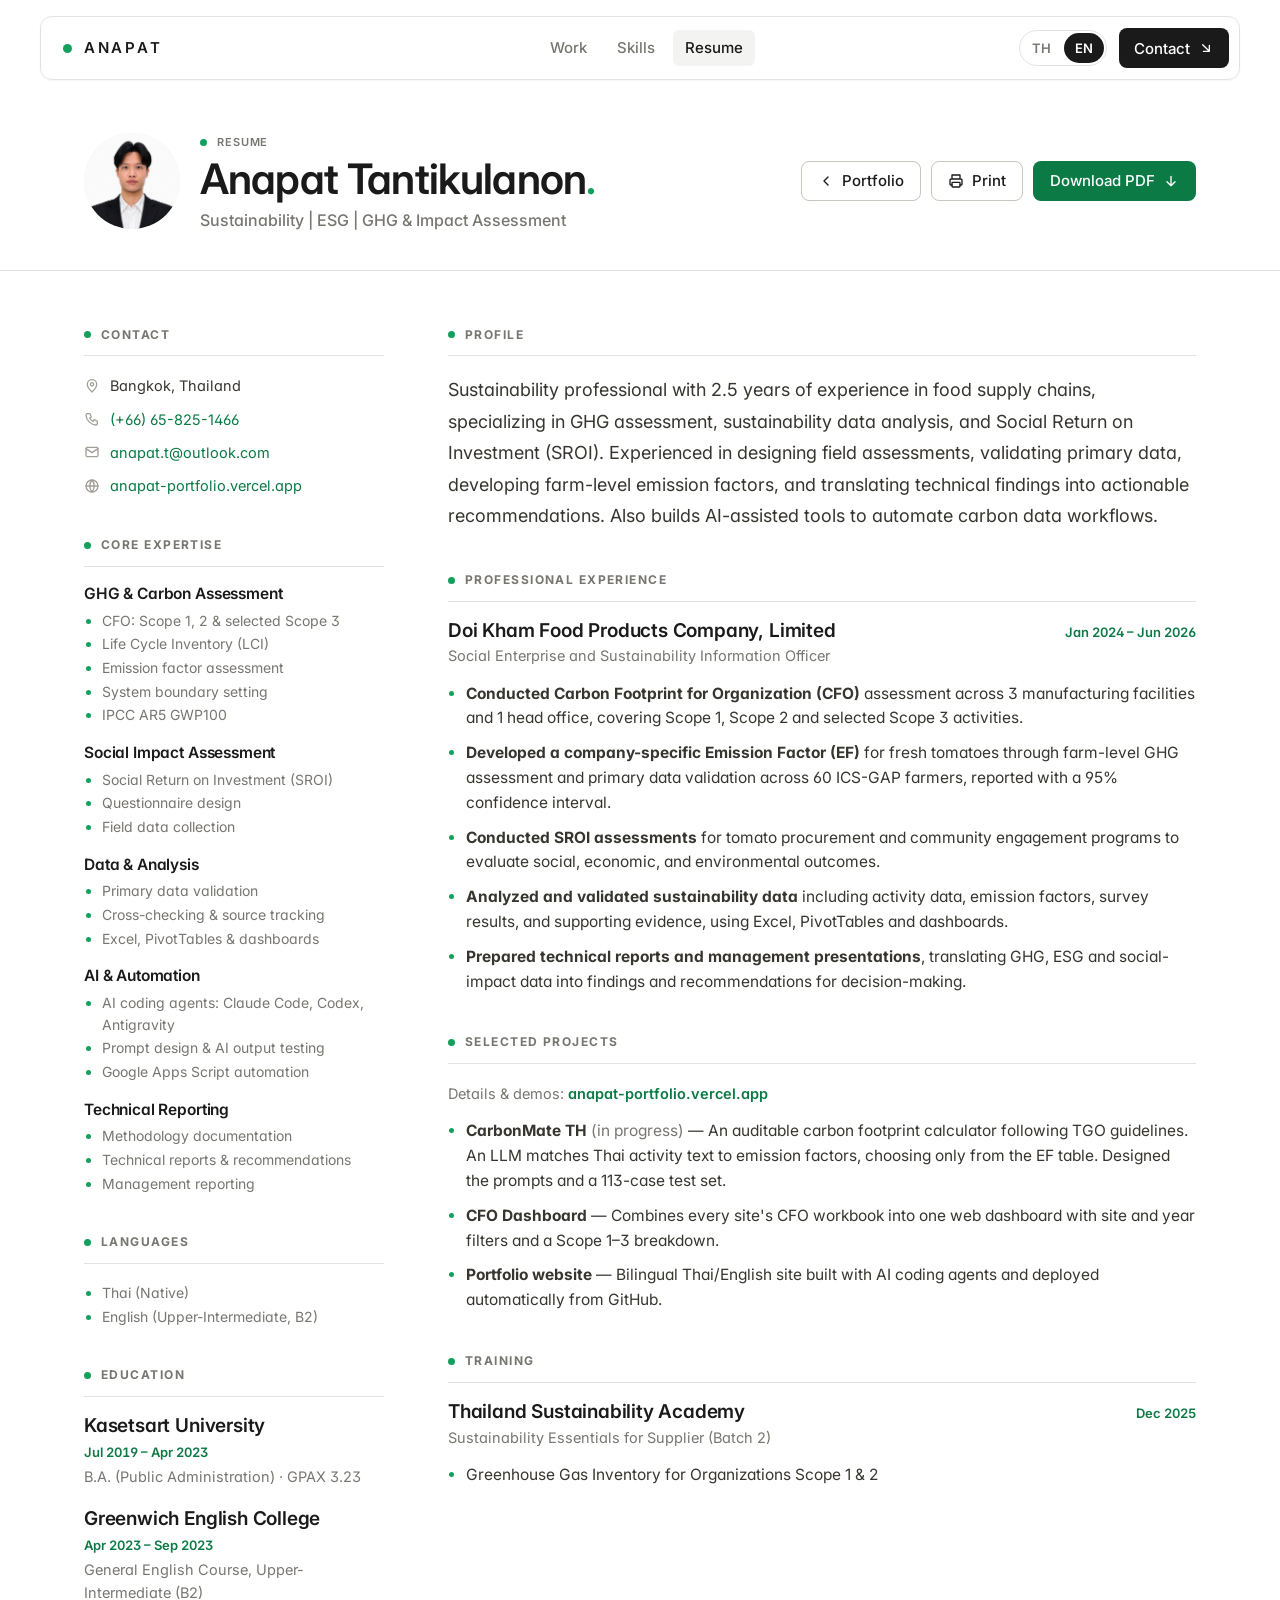
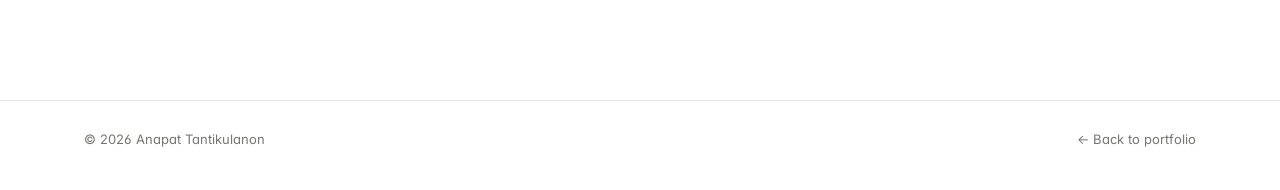
==== commit c21037d7: "Resume page: match PDF v2 (AI & Automation, Selected Projects, profile line) Co-Authored-By: Claude " ====
--- a/resume.html
+++ b/resume.html
@@ -117,7 +117,14 @@
                 <li>ตรวจสอบข้อมูลปฐมภูมิ</li>
                 <li>Cross-check และติดตามแหล่งที่มาของข้อมูล</li>
                 <li>Excel, PivotTables และ Dashboard</li>
-                <li>Google Sheets และ Apps Script</li>
+              </ul>
+            </div>
+            <div class="r-skill">
+              <h3>AI &amp; Automation</h3>
+              <ul data-i18n="res.s5">
+                <li>AI coding agents: Claude Code, Codex, Antigravity</li>
+                <li>ออกแบบ Prompt และทดสอบผลลัพธ์จาก AI</li>
+                <li>ทำงานอัตโนมัติด้วย Google Apps Script</li>
               </ul>
             </div>
             <div class="r-skill">
@@ -166,6 +173,7 @@
               ทำงานด้านความยั่งยืนในห่วงโซ่อุปทานอาหาร 2.5 ปี เชี่ยวชาญการประเมินก๊าซเรือนกระจก การวิเคราะห์ข้อมูลความยั่งยืน
               และผลตอบแทนทางสังคมจากการลงทุน (SROI) มีประสบการณ์ออกแบบการประเมินภาคสนาม ตรวจสอบข้อมูลปฐมภูมิ
               พัฒนาค่า Emission Factor ระดับแปลง และแปลงผลการวิเคราะห์ทางเทคนิคเป็นข้อเสนอแนะที่นำไปใช้ได้จริง
+              รวมถึงสร้างเครื่องมือที่ใช้ AI ช่วยให้งานข้อมูลคาร์บอนทำงานอัตโนมัติ
             </p>
           </div>
 
@@ -183,6 +191,18 @@
                 <li><strong>ประเมิน SROI</strong> ของการรับซื้อมะเขือเทศและกิจกรรมชุมชนสัมพันธ์ เพื่อวัดผลลัพธ์ด้านสังคม เศรษฐกิจ และสิ่งแวดล้อม</li>
                 <li><strong>วิเคราะห์และตรวจสอบข้อมูลความยั่งยืน</strong> ทั้ง Activity Data, Emission Factor, ผลแบบสอบถาม และหลักฐานประกอบ ด้วย Excel, PivotTables และ Dashboard</li>
                 <li><strong>จัดทำรายงานทางเทคนิคและการนำเสนอผู้บริหาร</strong> แปลงข้อมูล GHG, ESG และผลกระทบทางสังคมเป็นข้อค้นพบและข้อเสนอแนะเพื่อการตัดสินใจ</li>
+              </ul>
+            </div>
+          </div>
+
+          <div class="r-block">
+            <h2 data-i18n="res.projects">ผลงานที่คัดมา</h2>
+            <div class="r-job">
+              <p class="r-role" data-i18n="res.projectsNote">รายละเอียดและเดโม: <a href="index.html#work">anapat-portfolio.vercel.app</a></p>
+              <ul data-i18n="res.projectList">
+                <li><strong>CarbonMate TH</strong> <span class="r-muted">(กำลังพัฒนา)</span> — เครื่องคำนวณคาร์บอนฟุตพริ้นท์ที่ตรวจสอบย้อนกลับได้ตามแนวทาง TGO ใช้ LLM จับคู่ข้อความกิจกรรมภาษาไทยกับค่า Emission Factor โดยเลือกได้เฉพาะจากตาราง EF ออกแบบ Prompt และชุดทดสอบ 113 กรณี</li>
+                <li><strong>CFO Dashboard</strong> — รวมไฟล์ CFO ของทุกหน่วยงานไว้ใน Dashboard บนเว็บเดียว กรองตามหน่วยงานและปี และแยกตาม Scope 1–3</li>
+                <li><strong>เว็บไซต์พอร์ตโฟลิโอ</strong> — เว็บสองภาษาไทย/อังกฤษ สร้างด้วย AI coding agents และ deploy อัตโนมัติจาก GitHub</li>
               </ul>
             </div>
           </div>
--- a/css/style.css
+++ b/css/style.css
@@ -236,10 +236,14 @@
 .intro-name .line { display: block; overflow: hidden; padding-bottom: .08em; margin-bottom: -.08em; }
 .intro-name .line > span { display: inline-block; }
 .intro .lead { max-width: 580px; margin-top: 20px; color: var(--ink-2); font-size: clamp(16px, 2vw, 20px); }
-.intro-stats { display: grid; grid-template-columns: repeat(3, minmax(0, max-content)); gap: clamp(18px, 4vw, 48px); margin: 26px 0 0; }
-.intro-stats div { display: flex; flex-direction: column-reverse; justify-content: flex-end; gap: 4px; }
-.intro-stats dd { margin: 0; font-size: clamp(28px, 3.6vw, 44px); font-weight: 700; line-height: 1; letter-spacing: -.04em; font-variant-numeric: tabular-nums; }
-.intro-stats dt { max-width: 15ch; color: var(--muted); font-size: 13px; line-height: 1.35; }
+/* expertise: the four areas from the Resume, details in the skills section */
+.intro-skills { margin: 26px 0 0; max-width: 580px; }
+.intro-skills-label { margin: 0 0 10px; color: var(--muted); font-size: 12px; font-weight: 600; letter-spacing: .06em; text-transform: uppercase; }
+.intro-skills ul { display: grid; grid-template-columns: repeat(2, minmax(0, 1fr)); gap: 12px 28px; margin: 0; padding: 0; list-style: none; }
+.intro-skills li { display: flex; flex-direction: column; gap: 3px; padding-left: 12px; border-left: 2px solid var(--accent); }
+.intro-skills strong { color: var(--ink); font-size: 15px; font-weight: 600; line-height: 1.3; letter-spacing: -.01em; }
+.intro-skills li > span { color: var(--muted); font-size: 13px; line-height: 1.4; }
+.intro-skills .nw { white-space: nowrap; }
 .intro-figure { border-radius: var(--r-xl); overflow: hidden; border: 1px solid var(--line); background: var(--bg-soft); box-shadow: var(--shadow-1); }
 .intro-photo {
   width: 100%; height: auto; aspect-ratio: 4 / 5; object-fit: cover; object-position: center 22%;
@@ -248,12 +252,12 @@
 /* entrance: name lines rise out of a mask, the rest fades up, the photo opens
    from the bottom. CSS only, so it runs without JS; off for reduced motion. */
 @media (prefers-reduced-motion: no-preference) {
-  .intro-role, .intro .lead, .intro-stats, .intro .intro-actions { animation: rise var(--dur-3) var(--ease) both; }
+  .intro-role, .intro .lead, .intro-skills, .intro .intro-actions { animation: rise var(--dur-3) var(--ease) both; }
   .intro-role { animation-delay: .05s; }
   .intro-name .line > span { animation: line-up 1s var(--ease) both; }
   .intro-name .line:nth-child(2) > span { animation-delay: .1s; }
   .intro .lead { animation-delay: .3s; }
-  .intro-stats { animation-delay: .42s; }
+  .intro-skills { animation-delay: .42s; }
   .intro .intro-actions { animation-delay: .54s; }
   .intro-figure { animation: open-up 1.1s var(--ease-emph) .15s both; }
   .intro-photo { animation: settle 1.6s var(--ease) .15s both; }
@@ -280,8 +284,14 @@
   background: var(--bg-tint); border-color: #d7e7dc;
 }
 .project-card-media { position: relative; align-self: start; background: var(--bg-soft); }
+.project-card-media picture { display: contents; }
 .project-card-media img, .project-figure img { display: block; width: 100%; height: auto; aspect-ratio: 3 / 2; }
 .project-card-featured .project-card-media { grid-column: 2; grid-row: 1; }
+/* the guide card: same layout as the featured card, white, image on the left */
+.project-card-featured.project-card-guide { grid-template-columns: minmax(0, 1.15fr) minmax(0, .85fr); background: #fff; border-color: var(--line); }
+.project-card-guide .project-card-media { grid-column: 1; }
+.project-card-featured.project-card-guide .project-card-copy { grid-column: 2; }
+.project-card-featured.project-card-guide h3 { font-size: clamp(24px, 2.8vw, 34px); }
 .media-label {
   position: absolute; bottom: 10px; left: 10px; padding: 4px 10px; border-radius: var(--r-full);
   background: #fff; color: var(--ink-2); font-size: 12px; font-weight: 600;
@@ -314,7 +324,7 @@
 .project-steps { margin: 0; padding: 0 0 0 30px; display: grid; gap: 12px; }
 .project-steps li { padding: 0 0 12px 8px; border-bottom: 1px solid var(--line); }
 .project-steps li::marker { color: var(--accent-ink); font-weight: 700; }
-.project-steps h4 { font-size: 18px; }
+.project-steps :is(h3, h4) { font-size: 18px; }
 .project-steps p { margin-top: 5px; color: var(--ink-2); font-size: 15px; }
 .project-result { margin-top: 24px; padding: 14px 18px; border-left: 3px solid var(--accent); background: var(--bg-tint); }
 .project-result strong { color: var(--accent-ink); font-size: 14px; }
@@ -545,8 +555,7 @@
   .intro { padding-top: 14px; padding-bottom: 22px; }
   .intro h1 { font-size: clamp(40px, 5.3vw, 74px); }
   .intro .lead { margin-top: 12px; font-size: 18px; }
-  .intro-stats { margin-top: 16px; }
-  .intro-stats dd { font-size: 34px; }
+  .intro-skills { margin-top: 18px; }
   .intro .intro-actions { margin-top: 18px; }
   .intro-figure { max-width: 228px; justify-self: end; }
   .showcase-title { margin-bottom: 16px; }
@@ -560,8 +569,10 @@
   .intro-role { font-size: 14px; margin-bottom: 6px; }
   .intro h1 { font-size: clamp(34px, 11vw, 52px); }
   .intro .lead { margin-top: 12px; }
-  .intro-stats { gap: 14px; margin-top: 18px; }
-  .intro-stats dt { font-size: 12px; }
+  .intro-skills { margin-top: 20px; }
+  .intro-skills ul { gap: 12px 16px; }
+  .intro-skills strong { font-size: 14px; }
+  .intro-skills li > span { font-size: 12.5px; }
   .intro .intro-actions { margin-top: 18px; }
   .intro .btn { padding: 0 16px; height: 42px; }
   .project-cards, .project-story-grid { grid-template-columns: 1fr; }
@@ -766,8 +777,7 @@
 .project-card h3 { letter-spacing: -0.015em; }
 .project-card-featured h3 { font-size: clamp(28px, 3.8vw, 46px); letter-spacing: -0.025em; }
 .start h2 { font-weight: 600; letter-spacing: -0.03em; }
-.intro-stats dd { font-weight: 600; letter-spacing: -0.03em; }
-.project-steps h4 { font-size: 17px; font-weight: 600; }
+.project-steps :is(h3, h4) { font-size: 17px; font-weight: 600; }
 .project-steps p, .project-story-head p { color: var(--ink-2); }
 
 /* micro labels: 11–12px, 600, tracked (Notion "micro-uppercase") */
@@ -824,13 +834,12 @@
   .intro-figure { animation-name: open-up-notion; }
 }
 @keyframes open-up-notion { from { clip-path: inset(100% 0 0 0 round var(--r-xl)); } to { clip-path: inset(0 0 0 0 round var(--r-xl)); } }
-.intro-stats dt { color: var(--muted); }
 
 /* ---------- cards: flat, hairline, 12px; hover = soft surface ---------- */
 .project-card { border-radius: var(--r-lg); border-color: var(--line); transition: background-color .15s ease, border-color .15s ease; }
 .project-card:hover { border-color: var(--line-strong); box-shadow: none; background: var(--bg-softer); }
 .project-card-featured { border-color: #d7e7dc; }
-.project-card-featured:hover { background: #ecf6ef; }
+.project-card-featured:not(.project-card-guide):hover { background: #ecf6ef; }
 .project-card-media img { transition: transform .4s var(--ease); }
 .project-card:hover .project-card-media img { transform: scale(1.015); }
 .project-card-media { overflow: hidden; }
@@ -849,7 +858,7 @@
 .project-steps li.wt-beat-item { border-radius: var(--r-sm); transition: background-color .15s ease; }
 /* steps not played yet: grey text instead of opacity (keeps 4.5:1) */
 .wt-on .project-steps li.wt-beat-item:not(.is-done):not(.is-current) { opacity: 1; }
-.wt-on .project-steps li.wt-beat-item:not(.is-done):not(.is-current) h4,
+.wt-on .project-steps li.wt-beat-item:not(.is-done):not(.is-current) :is(h3, h4),
 .wt-on .project-steps li.wt-beat-item:not(.is-done):not(.is-current) p { color: var(--muted); }
 .project-steps li.wt-beat-item:hover { background: var(--hover); }
 .project-steps li.is-current, .project-steps li.is-current:hover { background: var(--accent-soft); }
@@ -905,4 +914,159 @@
 /* reduced motion wins over the hover/step transitions above */
 @media (prefers-reduced-motion: reduce) {
   .project-steps li.wt-beat-item, .project-card, .project-card-media img, .skill, .cred { transition: none; }
-}
+  .rail a i, .rail-n, .rail-t { transition: none; }
+}
+
+/* ==========================================================================
+   Mobile UI
+   1. Compact walkthrough canvas (400 × 300, set by js/walkthrough.js when the
+      frame is under 520px wide): every screen gets a tighter layout so text
+      is drawn ~1.5× larger than a scaled-down desktop canvas.
+   2. Phone layout: shorter beat gaps, smaller scenes, frame pinned under the
+      nav, reading progress on the nav (the rail is hidden below 900px).
+   ========================================================================== */
+.wt-host[data-size="compact"] .wt-viewport { aspect-ratio: 4 / 3; }
+.wt-host[data-size="compact"] .wt-bar { height: 34px; gap: 8px; padding: 0 6px 0 10px; }
+.wt-host[data-size="compact"] .wt-dots i { width: 7px; height: 7px; }
+.wt-host[data-size="compact"] .wt-url { font-size: 11px; height: 22px; line-height: 22px; padding: 0 8px; }
+.wt-host[data-size="compact"] .wt-tap { width: 32px; height: 32px; margin: -16px 0 0 -16px; }
+.wt-host[data-size="compact"] .wt-chip { font-size: 12px; padding: 5px 10px; }
+.wt-host[data-size="compact"] .wt-hl { outline-offset: 2px; box-shadow: 0 0 0 5px var(--mark-glow) !important; }
+
+/* CarbonMate TH */
+[data-size="compact"] .cm-head { height: 42px; padding: 0 10px; gap: 6px; }
+[data-size="compact"] .cm-brand { font-size: 13px; white-space: nowrap; }
+[data-size="compact"] .cm-steps { gap: 2px; }
+[data-size="compact"] .cm-steps li { height: 24px; padding: 0 3px; font-size: 11px; gap: 4px; }
+[data-size="compact"] .cm-steps li:not(.on) { font-size: 0; }                 /* numbers only, label on the current step */
+[data-size="compact"] .cm-steps li.on { padding-right: 8px; }
+[data-size="compact"] .cm-steps li span { width: 17px; height: 17px; font-size: 10px; }
+[data-size="compact"] .cm-body { padding: 12px 14px 14px; gap: 9px; }
+[data-size="compact"] .cm-title { font-size: 17px; gap: 6px; }
+[data-size="compact"] .cm-title small { font-size: 11px; }
+[data-size="compact"] .cm-field { gap: 3px; }
+[data-size="compact"] .cm-field > span { font-size: 11px; }
+[data-size="compact"] .cm-input { min-height: 38px; padding: 6px 10px; font-size: 17px; }
+[data-size="compact"] .cm-row { grid-template-columns: 128px 1fr; gap: 10px; }
+[data-size="compact"] .cm-chips { min-height: 38px; gap: 6px; }
+[data-size="compact"] .cm-chip { height: 34px; padding: 0 10px; font-size: 14px; }
+[data-size="compact"] .cm-btn { height: 34px; padding: 0 14px; font-size: 14px; }
+[data-size="compact"] .cm-query { font-size: 13px; padding: 4px 8px; }
+[data-size="compact"] .cm-table { gap: 6px; }
+[data-size="compact"] .cm-ef { grid-template-columns: 64px 1fr auto 14px; gap: 8px; height: 40px; padding: 0 10px; }
+[data-size="compact"] .cm-ef code { font-size: 11px; }
+[data-size="compact"] .cm-ef span { font-size: 14px; }
+[data-size="compact"] .cm-ef b { font-size: 15px; }
+[data-size="compact"] .cm-ef b small { font-size: 10px; }
+[data-size="compact"] .cm-ef i { font-size: 15px; }
+[data-size="compact"] .cm-split { gap: 10px; }
+[data-size="compact"] .cm-checks { margin-top: 8px; gap: 6px; }
+[data-size="compact"] .cm-chk { min-height: 36px; padding: 0 8px; gap: 7px; font-size: 12.5px; line-height: 1.3; }
+[data-size="compact"] .cm-chk i { width: 19px; height: 19px; font-size: 11px; }
+[data-size="compact"] .cm-total { padding: 12px; gap: 4px; }
+[data-size="compact"] .cm-total > span { font-size: 11px; }
+[data-size="compact"] .cm-total b { font-size: 16px; }
+[data-size="compact"] .cm-total em { font-size: 40px; }
+[data-size="compact"] .cm-formula, [data-size="compact"] .cm-src { font-size: 11px; }
+[data-size="compact"] .cm-dev { font-size: 11px; padding: 2px 8px; }
+[data-size="compact"] .cm-ai { padding: 10px 12px; gap: 6px; }
+[data-size="compact"] .cm-ai p { font-size: 13px; }
+
+/* shared workspace screens */
+[data-size="compact"] .ws-head { height: 38px; padding: 0 10px; gap: 6px; }
+[data-size="compact"] .ws-head > b { font-size: 14px; }
+[data-size="compact"] .ws-sub { display: none; }
+[data-size="compact"] .ws-tag { font-size: 10px; padding: 2px 6px; }
+[data-size="compact"] .ws-tabs { margin-left: 2px; }
+[data-size="compact"] .ws-tab { padding: 4px 8px; font-size: 12px; }
+[data-size="compact"] .ws-body { padding: 10px 12px 12px; gap: 8px; }
+[data-size="compact"] .ws-split { gap: 10px; }
+[data-size="compact"] .ws-col { gap: 7px; }
+[data-size="compact"] .ws-file { grid-template-columns: 32px 1fr; column-gap: 8px; padding: 7px 8px; }
+[data-size="compact"] .ws-file i { height: 30px; font-size: 9px; }
+[data-size="compact"] .ws-file span { font-size: 14px; }
+[data-size="compact"] .ws-file em { font-size: 10px; padding: 0 4px; }
+[data-size="compact"] .ws-btn { height: 30px; padding: 0 12px; font-size: 13px; }
+[data-size="compact"] .ws-panel { padding: 10px; gap: 7px; }
+[data-size="compact"] .ws-panel > b { font-size: 13px; }
+[data-size="compact"] .ws-logrow { padding: 6px 8px; font-size: 13px; gap: 6px; }
+[data-size="compact"] .ws-logrow small { display: none; }
+[data-size="compact"] .ws-logrow i { width: 18px; height: 18px; font-size: 10px; }
+[data-size="compact"] .ws-chips { flex-wrap: nowrap; gap: 5px; overflow: hidden; }
+[data-size="compact"] .ws-chips .ws-chip:first-child { display: none; }       /* the year; the KPI says it */
+[data-size="compact"] .ws-chip { height: 26px; padding: 0 9px; font-size: 12px; white-space: nowrap; }
+[data-size="compact"] .ws-dash { grid-template-columns: 124px 1fr; gap: 10px; }
+[data-size="compact"] .ws-kpi { padding: 10px; gap: 4px; }
+[data-size="compact"] .ws-kpi > span { font-size: 11px; }
+[data-size="compact"] .ws-kpi b { font-size: 11px; }
+[data-size="compact"] .ws-kpi em { font-size: 25px; }
+[data-size="compact"] .ws-ok, [data-size="compact"] .ws-delta, [data-size="compact"] .ws-warn { font-size: 10.5px; }
+[data-size="compact"] .ws-legend { display: none; }
+[data-size="compact"] .ws-cap { font-size: 11px; }
+[data-size="compact"] .ws-chart .ch-hbars { gap: 5px; margin-top: 0; }
+[data-size="compact"] .ws-chart .ch-hb-top { font-size: 11.5px; }
+[data-size="compact"] .ws-chart .ch-hb-top small { display: none; }
+[data-size="compact"] .ws-chart .ch-hb i { height: 7px; margin-top: 2px; }
+[data-size="compact"] .ws-table { font-size: 12px; }
+[data-size="compact"] .ws-table th { padding: 4px 6px; font-size: 11px; }
+[data-size="compact"] .ws-table td { padding: 5px 6px; }
+[data-size="compact"] .ws-count { margin-top: 6px; font-size: 11px; }
+/* Farm EF: two survey cards, fuel column hidden */
+[data-size="compact"] .fe-grid { grid-template-columns: 86px 1fr; gap: 8px; }
+[data-size="compact"] .fe-form { padding: 6px; gap: 4px; }
+[data-size="compact"] .fe-form b { font-size: 10px; line-height: 1.25; }
+[data-size="compact"] .fe-form:nth-child(3) { display: none; }
+[data-size="compact"] .fe-forms small { font-size: 10px; }
+[data-size="compact"] .fe-sheet .ws-table th:nth-child(3), [data-size="compact"] .fe-sheet .ws-table td:nth-child(3) { display: none; }
+[data-size="compact"] .fe-formula { font-size: 10px; padding: 6px; margin-bottom: 2px; }
+/* SROI: dimension shown as a colour bar instead of its own column */
+[data-size="compact"] .sr-acts { gap: 8px; }
+[data-size="compact"] .sr-act { padding: 10px; gap: 4px; }
+[data-size="compact"] .sr-act > b { font-size: 15px; }
+[data-size="compact"] .sr-who { margin-top: 6px; font-size: 11px; }
+[data-size="compact"] .sr-grp { font-size: 12px; padding: 4px 8px; }
+[data-size="compact"] .sr-table th:first-child, [data-size="compact"] .sr-table td:first-child { display: none; }
+[data-size="compact"] .sr-table td { font-size: 12px; padding: 7px 6px; }
+[data-size="compact"] .sr-cols { gap: 6px; }
+[data-size="compact"] .sr-col { padding: 8px; gap: 4px; border-top-width: 3px; }
+[data-size="compact"] .sr-dim { font-size: 10px; padding: 1px 6px; }
+[data-size="compact"] .sr-col dl { gap: 2px; }
+[data-size="compact"] .sr-col dt { font-size: 10px; margin-top: 4px; }
+[data-size="compact"] .sr-col dd { font-size: 11.5px; line-height: 1.3; }
+[data-size="compact"] .sr-col dd b { font-size: 13px; }
+[data-size="compact"] .sr-col .sr-ev i { width: 15px; height: 15px; font-size: 9px; }
+
+/* phone layout */
+@media (max-width: 700px) {
+  .wt-on .project-figure { top: 70px; padding: 4px 16px 8px; }
+  .wt-on .project-steps { padding-top: 4vh; padding-bottom: 12vh; gap: 13vh; }
+  .project-steps h4 { font-size: 16px; }
+  .project-steps p { font-size: 14.5px; }
+  .project-story { padding: 36px 0; }
+  .project-story--dark { padding: 48px 0; }
+  .story-scene { aspect-ratio: 2 / 1; }
+  .project-story-head { margin-bottom: 18px; }
+  .project-story-head h3 { font-size: 28px; }
+  .project-story-head p { font-size: 16px; }
+  .project-result { margin-top: 18px; padding: 14px; }
+  .project-figure figcaption { font-size: 12px; padding-top: 6px; }
+  .project-card-media img { aspect-ratio: 4 / 3; object-fit: cover; }   /* mobile card captures are 4:3 */
+  .showcase-title, .section h2 { font-size: 30px; }
+  .section { padding: 48px 0; }
+  .skills { gap: 10px; }
+  .skill { padding: 18px; }
+  .start { padding: 72px 0 64px; }
+  .start .intro-actions .btn { width: 100%; justify-content: center; }
+}
+/* reading progress on the nav where the rail is hidden */
+@media (max-width: 900px) {
+  .nav::after {
+    content: ""; position: absolute; left: 14px; right: 14px; bottom: -1px; height: 2px; border-radius: 2px;
+    background: linear-gradient(var(--accent), var(--accent)) 0 0 / calc(var(--read, 0) * 100%) 100% no-repeat;
+    pointer-events: none;
+  }
+}
+
+/* Resume: selected projects */
+.r-muted { color: var(--muted); font-weight: 400; }
+.r-role a { color: var(--accent-ink); font-weight: 600; }
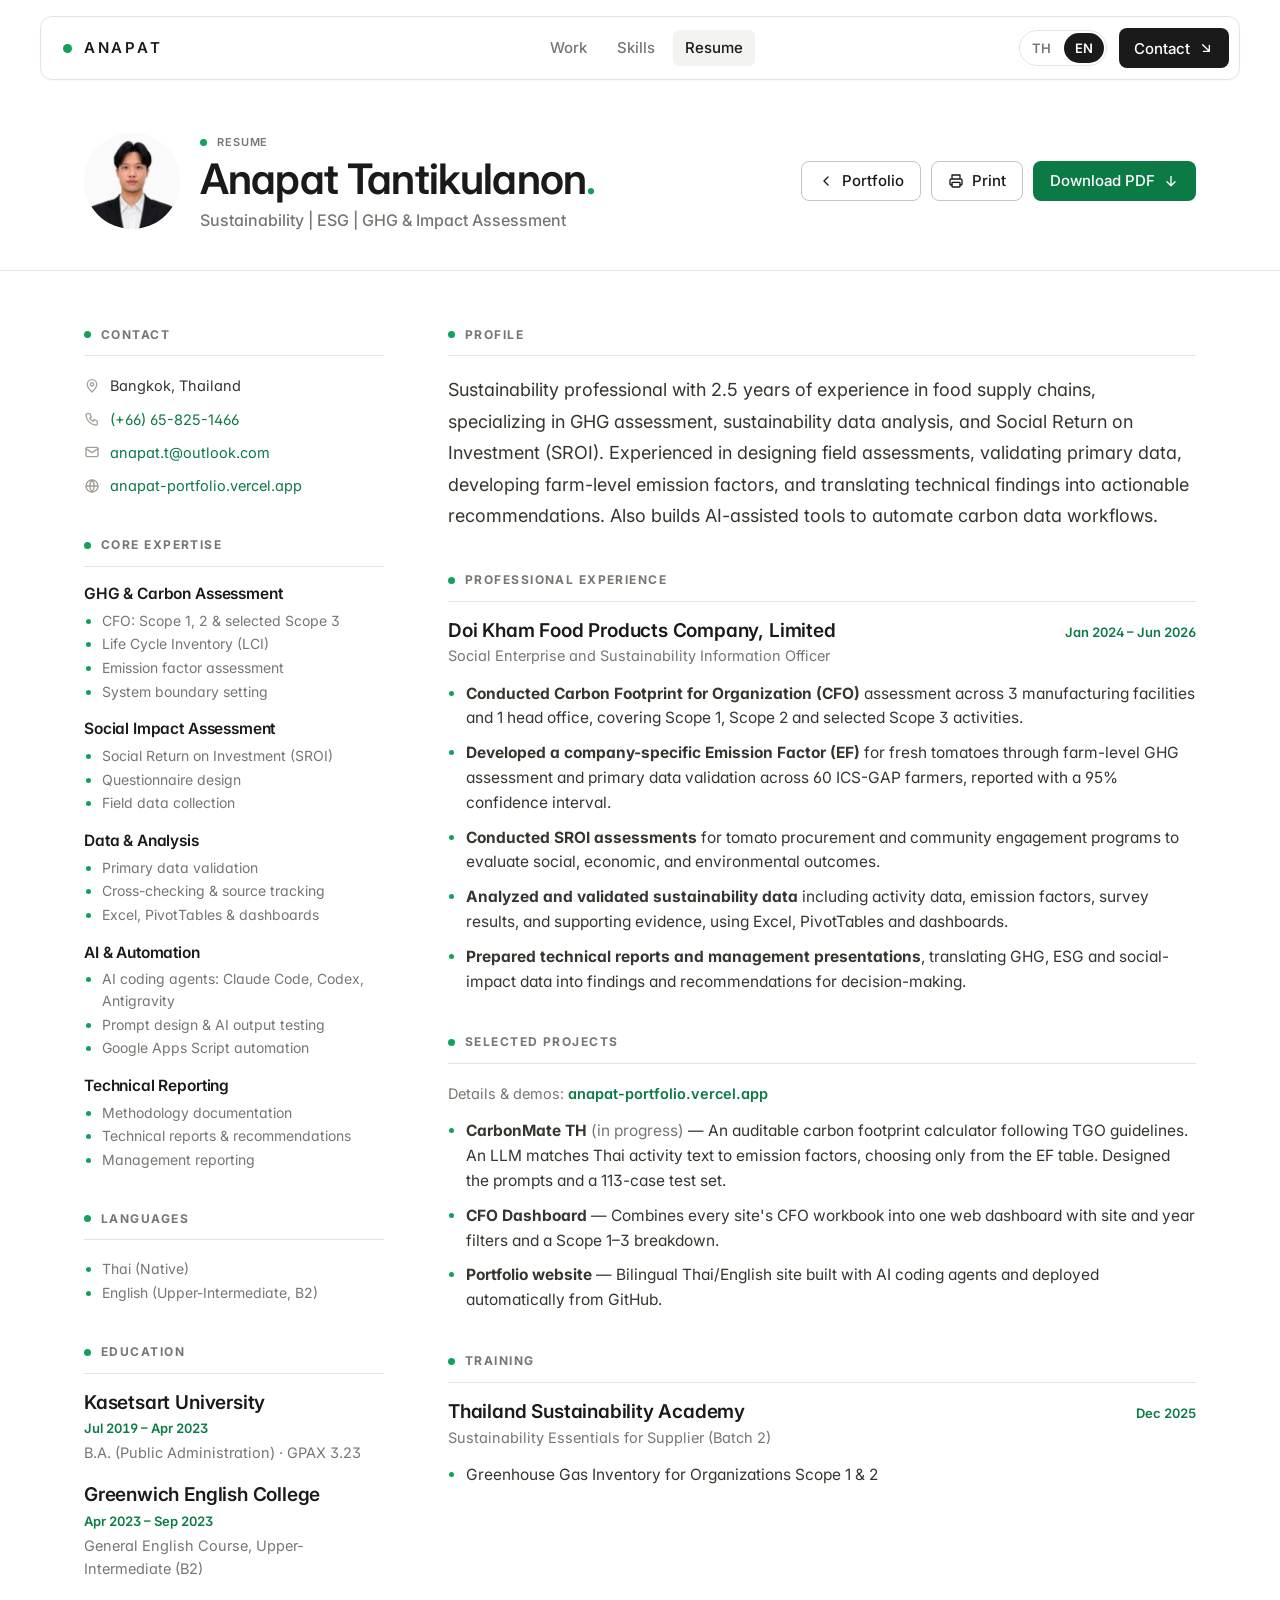
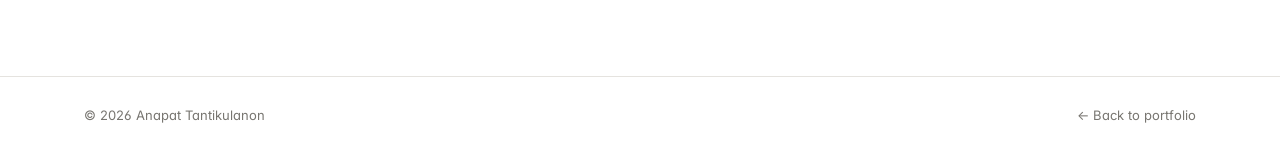
==== commit 1f041231: "Resume: drop IPCC AR5 GWP100 from GHG & Carbon Assessment Updates the resume PDF (v2) and the resume" ====
--- a/resume.html
+++ b/resume.html
@@ -100,7 +100,6 @@
                 <li>Life Cycle Inventory (LCI)</li>
                 <li>การประเมิน Emission Factor</li>
                 <li>การกำหนด System Boundary</li>
-                <li>IPCC AR5 GWP100</li>
               </ul>
             </div>
             <div class="r-skill">
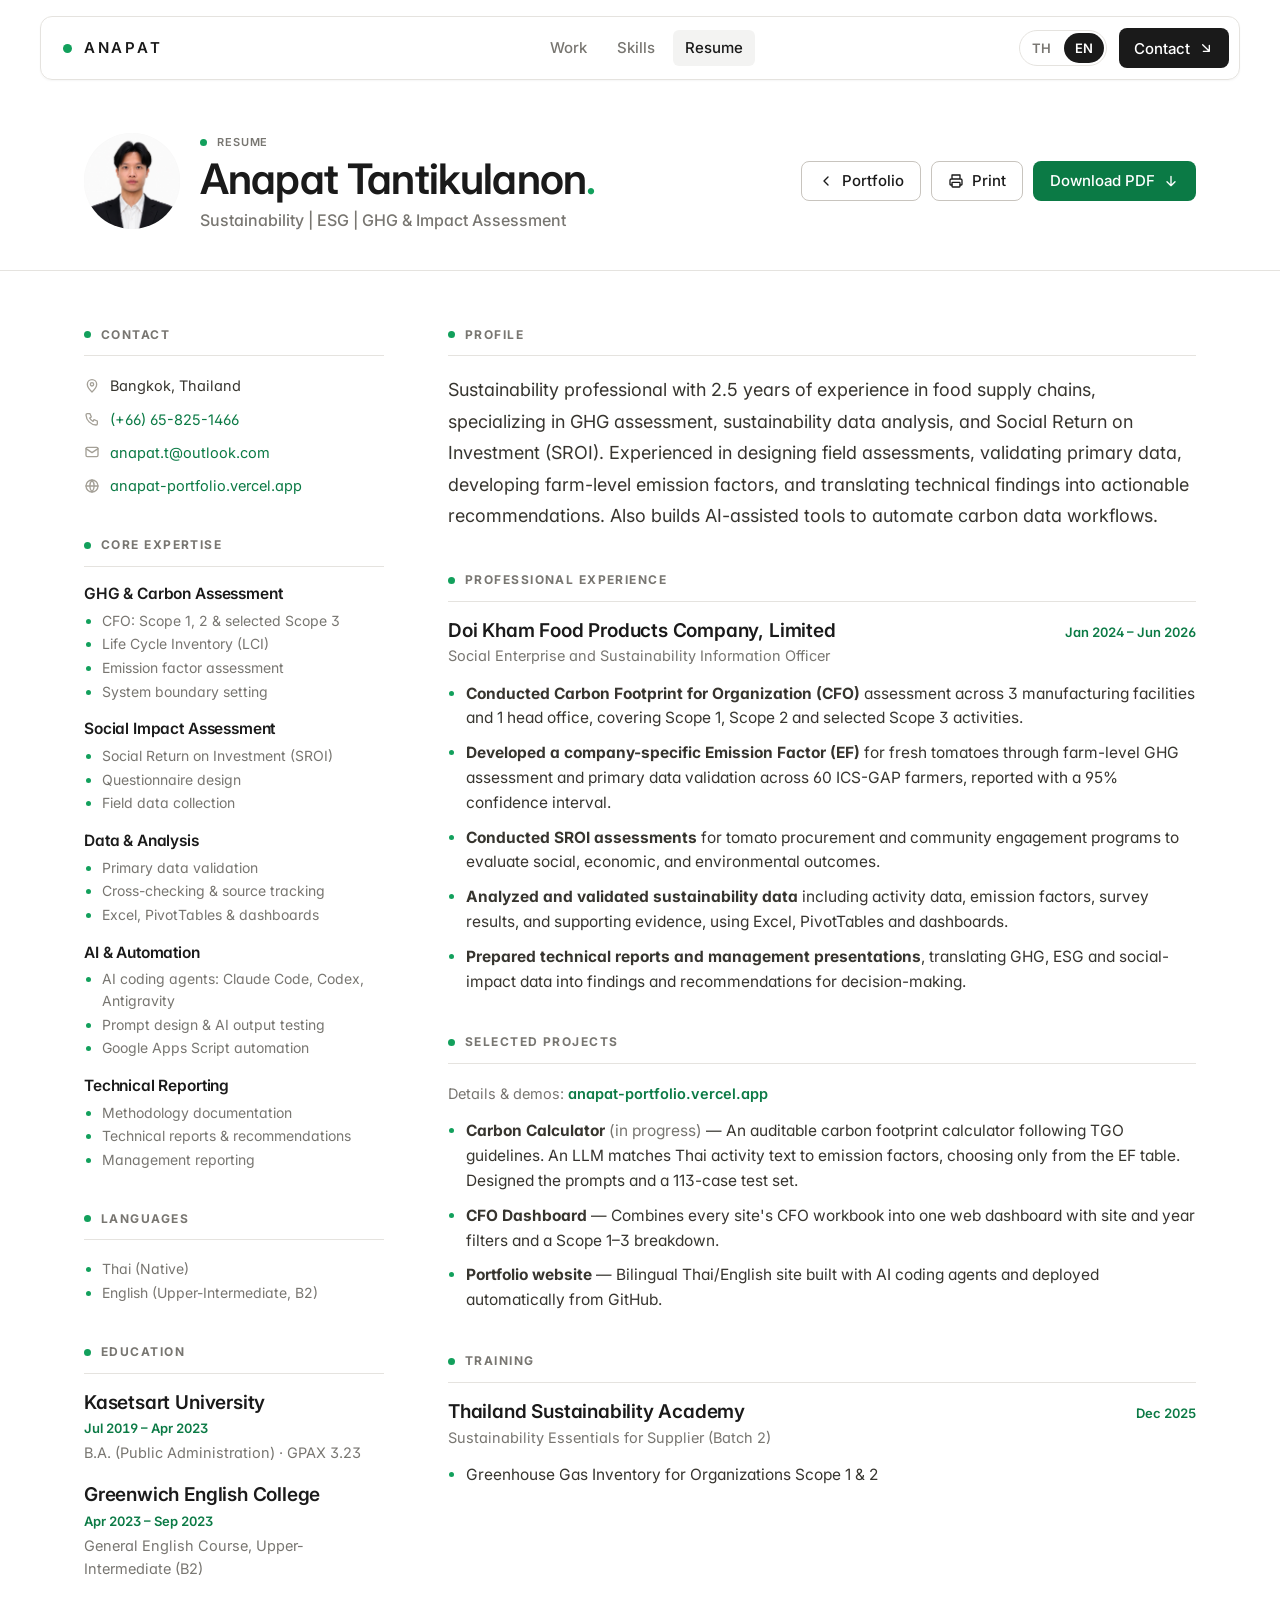
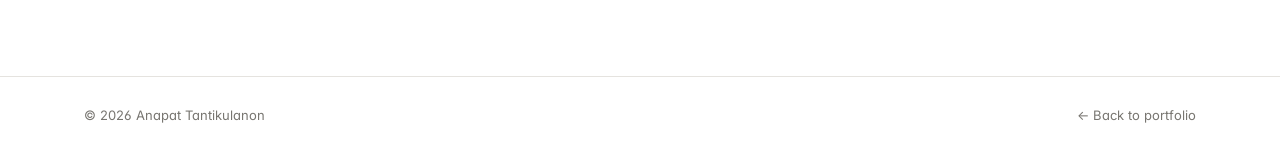
==== commit 191c3d13: "Resume page: rename CarbonMate TH to Carbon Calculator Co-Authored-By: Claude Opus 5.5 <noreply@anth" ====
--- a/resume.html
+++ b/resume.html
@@ -199,7 +199,7 @@
             <div class="r-job">
               <p class="r-role" data-i18n="res.projectsNote">รายละเอียดและเดโม: <a href="index.html#work">anapat-portfolio.vercel.app</a></p>
               <ul data-i18n="res.projectList">
-                <li><strong>CarbonMate TH</strong> <span class="r-muted">(กำลังพัฒนา)</span> — เครื่องคำนวณคาร์บอนฟุตพริ้นท์ที่ตรวจสอบย้อนกลับได้ตามแนวทาง TGO ใช้ LLM จับคู่ข้อความกิจกรรมภาษาไทยกับค่า Emission Factor โดยเลือกได้เฉพาะจากตาราง EF ออกแบบ Prompt และชุดทดสอบ 113 กรณี</li>
+                <li><strong>Carbon Calculator</strong> <span class="r-muted">(กำลังพัฒนา)</span> — เครื่องคำนวณคาร์บอนฟุตพริ้นท์ที่ตรวจสอบย้อนกลับได้ตามแนวทาง TGO ใช้ LLM จับคู่ข้อความกิจกรรมภาษาไทยกับค่า Emission Factor โดยเลือกได้เฉพาะจากตาราง EF ออกแบบ Prompt และชุดทดสอบ 113 กรณี</li>
                 <li><strong>CFO Dashboard</strong> — รวมไฟล์ CFO ของทุกหน่วยงานไว้ใน Dashboard บนเว็บเดียว กรองตามหน่วยงานและปี และแยกตาม Scope 1–3</li>
                 <li><strong>เว็บไซต์พอร์ตโฟลิโอ</strong> — เว็บสองภาษาไทย/อังกฤษ สร้างด้วย AI coding agents และ deploy อัตโนมัติจาก GitHub</li>
               </ul>
--- a/css/style.css
+++ b/css/style.css
@@ -356,7 +356,7 @@
 .project-story-head .story-chapter { margin-top: 0; max-width: none; color: var(--accent-ink); font-size: 14px; }
 .tag-dev { display: inline-block; margin-left: 6px; padding: 2px 9px; border-radius: var(--r-full); border: 1px solid currentColor; color: #b4501f; font-size: 12px; font-weight: 600; vertical-align: 3px; }
 
-/* ---------- Dark chapter (CarbonMate TH, later Contact) ----------
+/* ---------- Dark chapter (Carbon Calculator, later Contact) ----------
    Full-bleed deep forest green behind one story; the frame stays white. */
 .project-story--dark {
   --story-bg: #0d2a1c;
@@ -405,7 +405,7 @@
   .wt-on .project-steps { padding-top: 8vh; padding-bottom: 18vh; gap: 22vh; }
 }
 
-/* ---------- CarbonMate TH screens (inside the 600 × 400 canvas) ---------- */
+/* ---------- Carbon Calculator screens (inside the 600 × 400 canvas) ---------- */
 .cm { position: absolute; inset: 0; display: flex; flex-direction: column; background: #f4f8f5; color: #17251c; }
 .cm-head { display: flex; align-items: center; justify-content: space-between; gap: 12px; height: 50px; padding: 0 18px; background: #14432a; color: #fff; flex: none; }
 .cm-brand { font-size: 15px; letter-spacing: .01em; }
@@ -597,7 +597,7 @@
 @media (max-width: 520px) { .skills { grid-template-columns: 1fr; } }
 
 /* ---------- Start / contact ---------- */
-/* closing dark chapter, same leaf texture as CarbonMate TH */
+/* closing dark chapter, same leaf texture as Carbon Calculator */
 .start {
   text-align: center; padding: clamp(96px, 12vw, 150px) 0 clamp(80px, 10vw, 120px); color: #fff;
   background:
@@ -933,7 +933,7 @@
 .wt-host[data-size="compact"] .wt-chip { font-size: 12px; padding: 5px 10px; }
 .wt-host[data-size="compact"] .wt-hl { outline-offset: 2px; box-shadow: 0 0 0 5px var(--mark-glow) !important; }
 
-/* CarbonMate TH */
+/* Carbon Calculator */
 [data-size="compact"] .cm-head { height: 42px; padding: 0 10px; gap: 6px; }
 [data-size="compact"] .cm-brand { font-size: 13px; white-space: nowrap; }
 [data-size="compact"] .cm-steps { gap: 2px; }
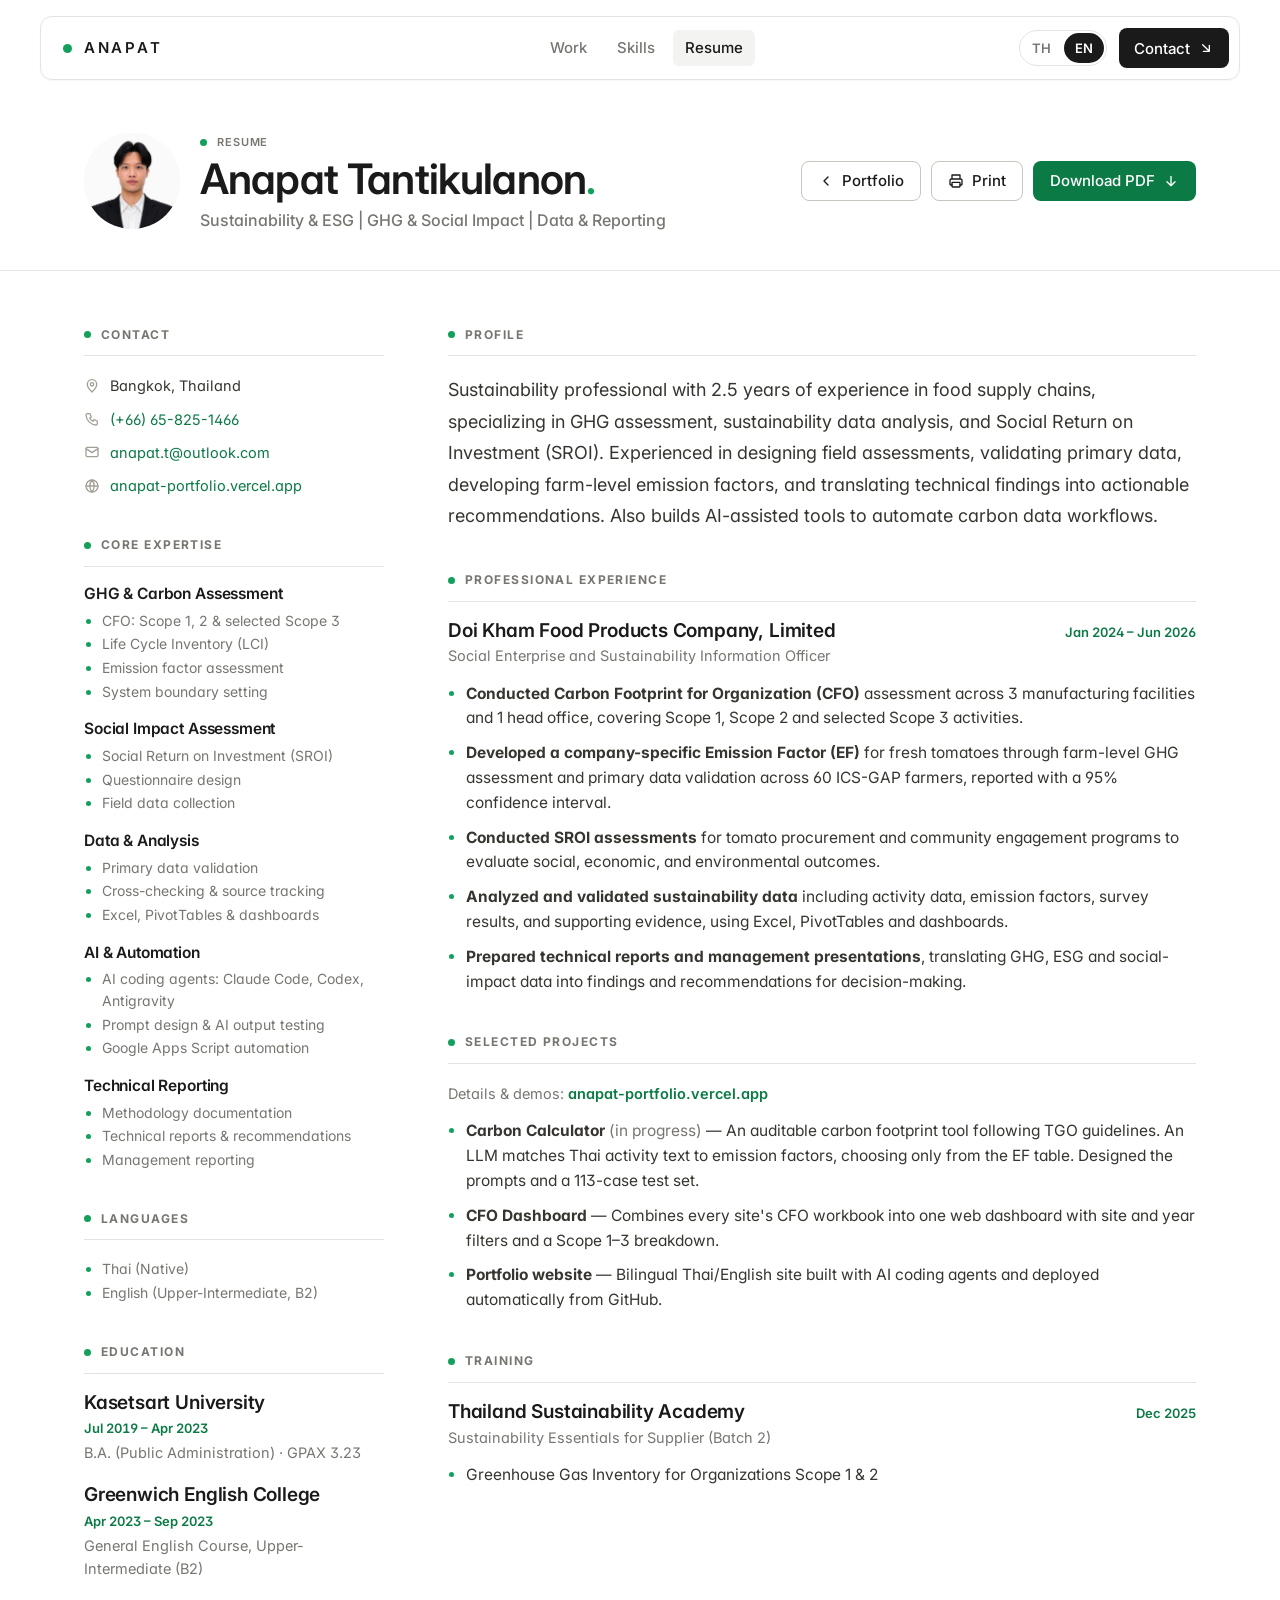
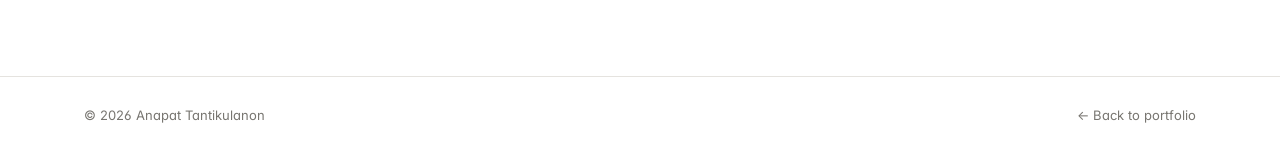
==== commit d1809d76: "Resume: new title "Sustainability & ESG | GHG & Social Impact | Data & Reporting" Update the PDF hea" ====
--- a/resume.html
+++ b/resume.html
@@ -4,7 +4,7 @@
   <meta charset="utf-8" />
   <meta name="viewport" content="width=device-width, initial-scale=1" />
   <title>Resume · Anapat Tantikulanon</title>
-  <meta name="description" content="Resume ของ Anapat Tantikulanon — Sustainability | ESG | GHG & Impact Assessment" />
+  <meta name="description" content="Resume ของ Anapat Tantikulanon — Sustainability & ESG | GHG & Social Impact | Data & Reporting" />
   <meta name="theme-color" content="#ffffff" />
   <link rel="icon" href="assets/img/favicon.svg" type="image/svg+xml" />
   <script>
@@ -67,7 +67,7 @@
           <div>
             <span class="eyebrow">Resume</span>
             <h1>Anapat Tantikulanon<span class="dot-accent">.</span></h1>
-            <p>Sustainability | ESG | GHG &amp; Impact Assessment</p>
+            <p>Sustainability &amp; ESG | GHG &amp; Social Impact | Data &amp; Reporting</p>
           </div>
         </div>
         <div class="resume-actions">
